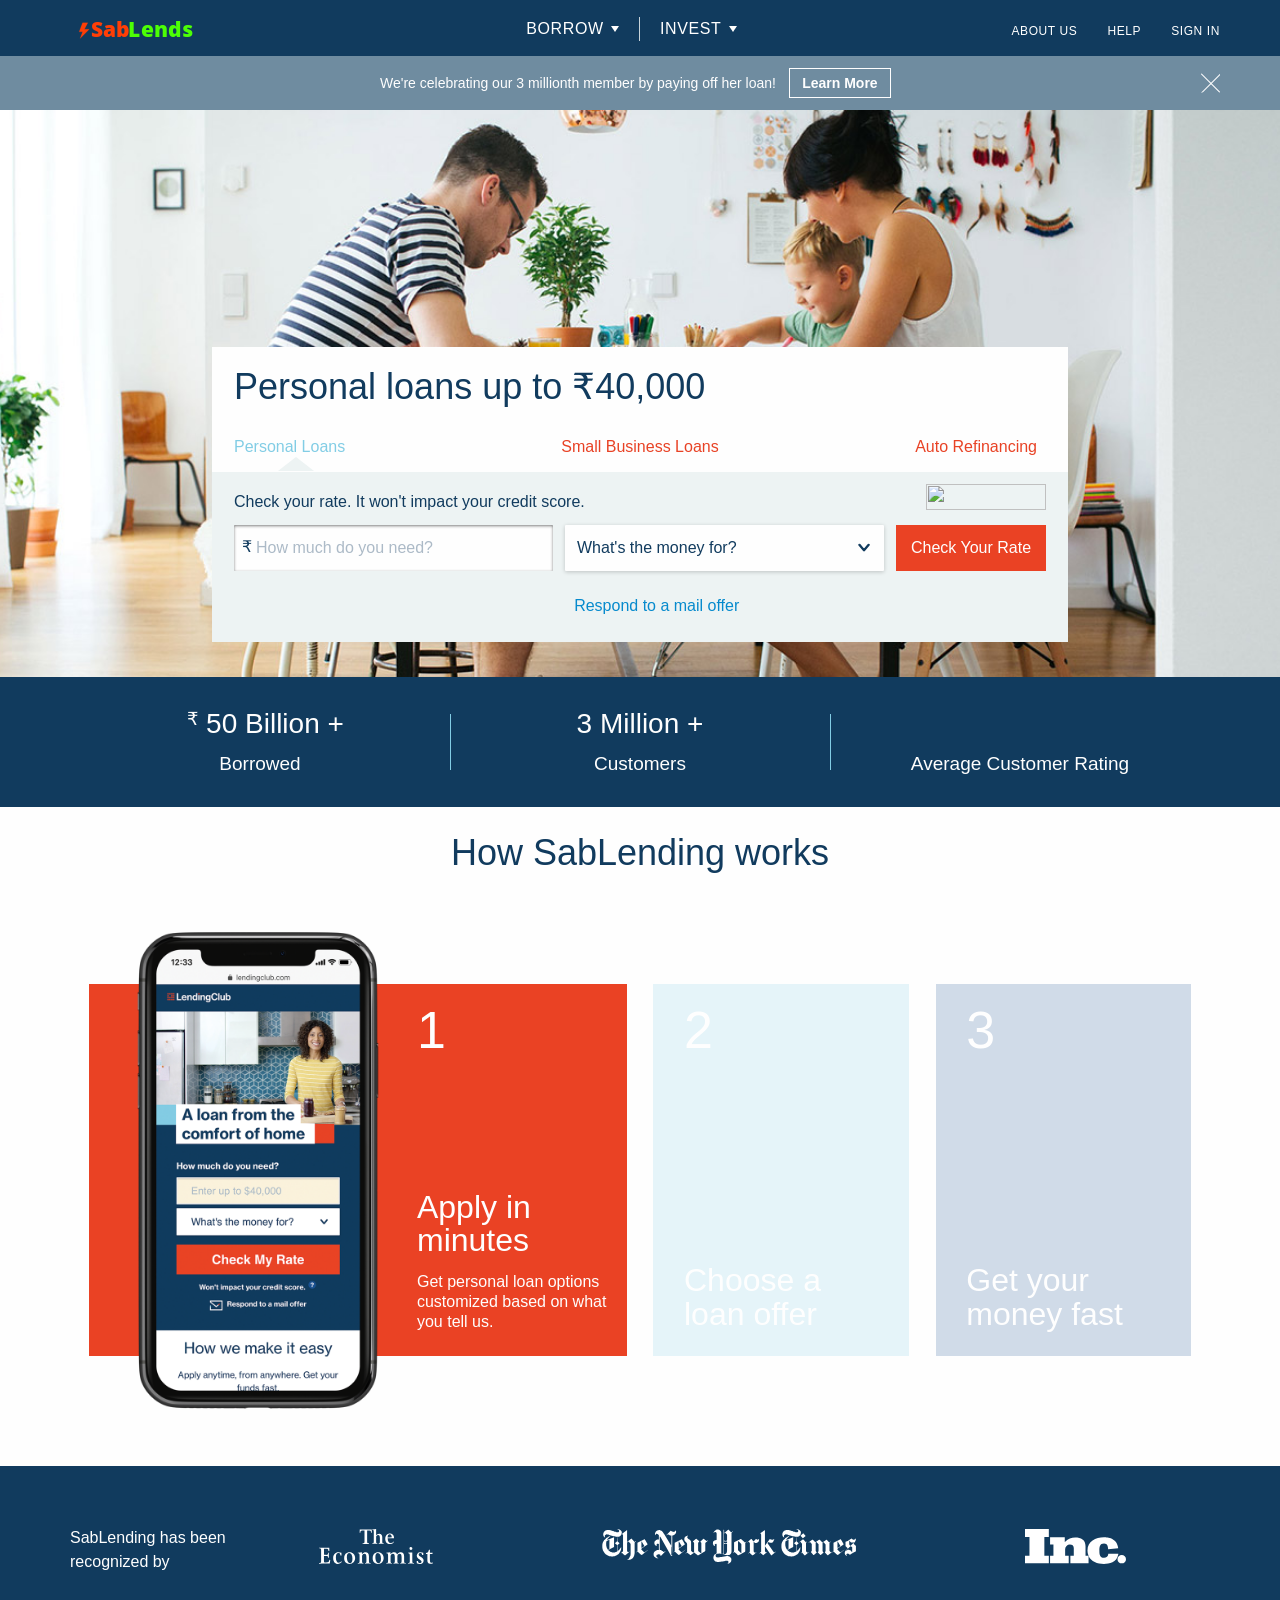
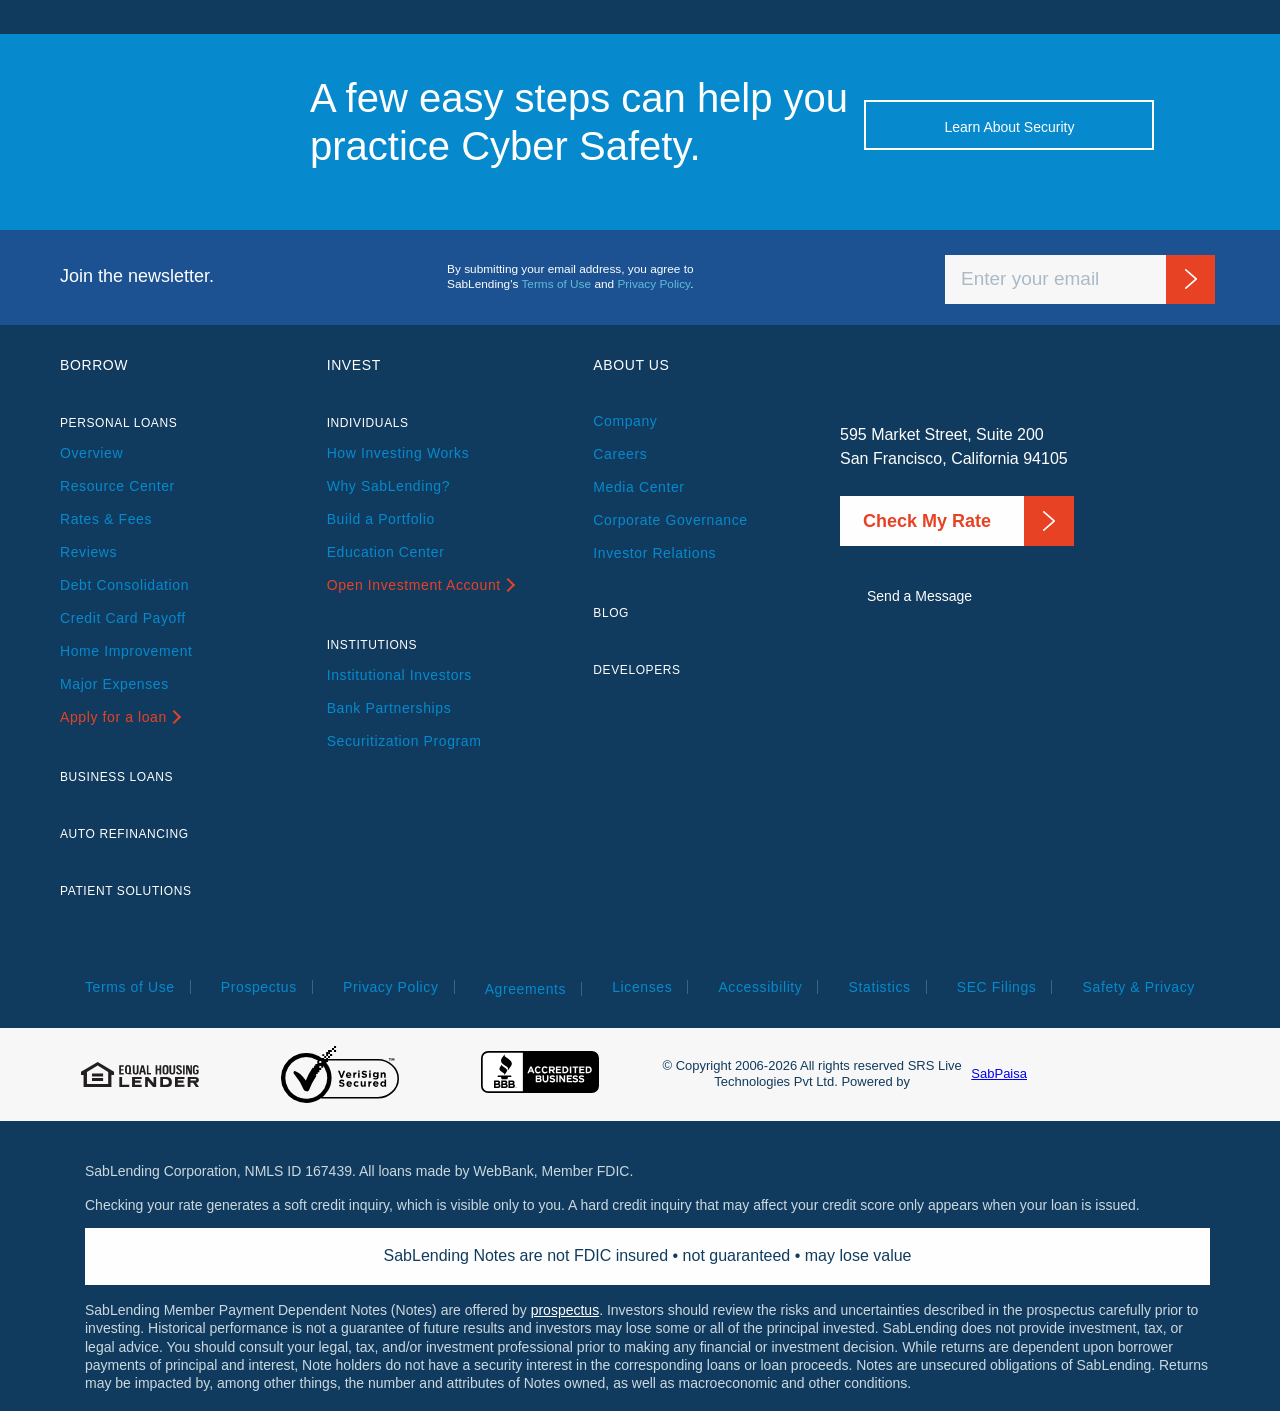
==== index.html @ f3848c28 "file is copied" ====
<!DOCTYPE html>
<!-- saved from url=(0028)# -->
<html lang="en" xml:lang="en" class="fonts-loaded">
   <head>
      <meta http-equiv="Content-Type" content="text/html; charset=UTF-8">
      <title>  Peer to Peer Lending &amp; Alternative Investing
         | Save with SabLending
      </title>
      <script type="text/javascript" async="" src="./js/analytics.js"></script>
	  <script type="text/javascript" async="" src="./css/f.txt"></script>
	  <script async="" src="./js/main.532239b0.js"></script>
	  <script type="text/javascript" async="" charset="utf-8" id="utag_195" src="./js/core.js"></script>
	  <script src="./js/300805814151290" async=""></script>
	  <script src="./js/345377582464668" async=""></script>
	  <script type="text/javascript" async="" charset="utf-8" id="utag_193" src="./js/fbevents.js"></script>
	  <script type="text/javascript" async="" charset="utf-8" id="utag_192" src="./js/js"></script>
	  <script type="text/javascript" src="./js/utag.js" async=""></script>
	  <script type="text/javascript" async="" src="./js/heap_4b0d242fe4.js"></script>
	  <script type="text/javascript" async="" src="./js/tracking_a6a0c56740.js"></script>
	  <script type="text/javascript" async="" src="./js/9987056296.js"></script>
	  <script>
         (function() {
           var projectId = 9987056296;
           var protocol = '//';
           var scriptTag = document.createElement('script');
           scriptTag.type = 'text/javascript';
           scriptTag.async = true;
           scriptTag.src = protocol + 'cdn.optimizely.com/js/' +
           projectId + '.js';
           var s = document.getElementsByTagName('script')[0];
           s.parentNode.insertBefore(scriptTag, s);
         })();
         function optimizelyTimeout() {
           window.optimizely = window.optimizely|| [];
           if (!window.optimizely.data) {
               window.optimizely.push("timeout");
           }
         }
         setTimeout(optimizelyTimeout, 1500);
      </script>
      <link rel="preload" href="#site/static/fonts/Neue-Haas-Grotesk-Text-Regular-Subset.woff2" as="font" type="font/woff2" crossorigin="">
      <link rel="preload" href="#site/static/fonts/Neue-Haas-Grotesk-Text-Bold-Subset.woff2" as="font" type="font/woff2" crossorigin="">
      <link rel="preload" href="https://static.lendingclub.com/www/src/hosted/fonts/neue-haas-grotesk/subsets/neue-haas-grotesk-display-bold.woff2" as="font" type="font/woff2" crossorigin="">
      <link rel="preload" href="https://static.lendingclub.com/www/src/hosted/fonts/neue-haas-grotesk/subsets/neue-haas-grotesk-text-medium.woff2" as="font" type="font/woff2" crossorigin="">
      <meta name="description" content="  Through personal loans, auto refinancing loans, business loans, and medical financing SabLending offers the borrowing and investing solution right for you.
         ">
      <link rel="canonical" href="https://www.lendingclub.com/">
      <meta name="csrf-header" content="csrf">
      <meta name="csrf-token" content="uphv1tTw-i8iHc3vjOL1pEHeGoG11qvMPl9s">
      <meta name="HandheldFriendly" content="True">
      <meta name="MobileOptimized" content="320">
      <meta name="viewport" content="width=device-width, initial-scale=1.0">
      <meta http-equiv="cleartype" content="on">
      <meta http-equiv="X-UA-Compatible" content="IE=edge">
      <link rel="shortcut icon" href="#favicon.ico">
      <meta name="p:domain_verify" content="2830239846b141a1299053d9ce44c1a0">
      <meta property="og:locale" content="en_US">
      <meta property="og:type" content="website">
      <meta property="og:title" content="  Peer to Peer Lending &amp; Alternative Investing
         ">
      <meta property="og:description" content="  Through personal loans, auto refinancing loans, business loans, and medical financing SabLending offers the borrowing and investing solution right for you.
         ">
      <meta property="og:url" content="https://www.lendingclub.com">
      <script>require=(function(){function r(e,n,t){function o(i,f){if(!n[i]){if(!e[i]){var c="function"==typeof require&&require;if(!f&&c)return c(i,!0);if(u)return u(i,!0);var a=new Error("Cannot find module '"+i+"'");throw a.code="MODULE_NOT_FOUND",a}var p=n[i]={exports:{}};e[i][0].call(p.exports,function(r){var n=e[i][1][r];return o(n||r)},p,p.exports,r,e,n,t)}return n[i].exports}for(var u="function"==typeof require&&require,i=0;i<t.length;i++)o(t[i]);return o}return r})()({"dynamic-module-registry":[function(require,module,exports){
         (function (global){
         if (!global.dynamicModuleRegistry) {
           var Registry = function() {
             this._registered = {};
           };
         
           Registry.prototype.set = function(key, value) {
             this._registered[key] = value;
           }
         
           Registry.prototype.get = function(key) {
             return this._registered[key];
           }
         
           global.dynamicModuleRegistry = new Registry();
         }
         
         
         module.exports = global.dynamicModuleRegistry
         }).call(this,typeof global !== "undefined" ? global : typeof self !== "undefined" ? self : typeof window !== "undefined" ? window : {})
         },{}]},{},["dynamic-module-registry"]);
      </script>
      <script src="./index_files/elastic-apm-rum.umd.min.js.download"></script>
      <script>
         const pageName = window.location.pathname;
         
         elasticApm.init({
           serviceName: 'website-content-pages',
           serverUrl: 'https://logprod-default-lc-elastic-apm-server-https-log.lendingcloud.us:8200/',
           pageLoadTransactionName: pageName,
         });
      </script>
      <script>function asyncLoader() {
         !(function(url, a) {
           window.lcTracking = { queue: [] };
           a = document.createElement('script');
           a.type = 'text/javascript';
           a.async = true;
           a.src = url;
           var n = document.getElementsByTagName('script')[0];
           n.parentNode.insertBefore(a, n);
         
           var names = ['startTrackingClient', 'registerContainerForTracking', 'trackCustomEvent', 'loaded'];
           for (var i = 0; i < names.length; i++)
             (function(fnName) {
               lcTracking[fnName] = function proxy() {
                 var args = Array.prototype.slice.call(arguments);
                 args.unshift(fnName);
                 lcTracking.queue.push(args);
               };
             })(names[i]);
           })('https://static.lendingclub.com/www/src/hosted/tracking/tracking_a6a0c56740.js');
         
         lcTracking.startTrackingClient({"lcTrackingUrl":"https://static.lendingclub.com/www/src/hosted/tracking/","lcTrackingFilename":"tracking_a6a0c56740.js","tealiumUrl":"https://tags.tiqcdn.com/utag/lendingclub/main/prod/","tealiumFilename":"utag.js","heapUrl":"https://static.lendingclub.com/www/src/hosted/tracking/","heapFilename":"heap_4b0d242fe4.js","heapAccountId":2981799048,"gaAccountId":"UA-71397710-2","tealiumDataLayer":{"global_client_id":"cd1812e240b4e8b6053040cc4c52939e352e37d7"},"sessionProps":{"EXPERIENCES":"402","EXPERIMENTS":"WEBSITE_Prequal_Consolidation:","ATTRIBUTES":"Logged_In_Flag:false;DM_Flag:false;Product_Name:personal;Is_Mobile:false","CLIENT_ID":"cd1812e240b4e8b6053040cc4c52939e352e37d7"},"userProps":{"EXPERIENCES":"402","EXPERIMENTS":"WEBSITE_Prequal_Consolidation:","ATTRIBUTES":"Logged_In_Flag:false;DM_Flag:false;Product_Name:personal;Is_Mobile:false","CLIENT_ID":"cd1812e240b4e8b6053040cc4c52939e352e37d7"}});
         };asyncLoader();
      </script>
      <link rel="stylesheet" href="./css/general-home-fe5f99e887c7802180f8.css" type="text/css" data-eqcss-read="true">
      <script type="text/javascript" async="" charset="utf-8" id="utag_lendingclub.main_219" src="./js/utag.219.js"></script><script type="text/javascript" async="" charset="utf-8" id="utag_lendingclub.main_220" src="./js/utag.220.js"></script><script type="text/javascript" async="" charset="utf-8" id="utag_lendingclub.main_226" src="./js/utag.226.js"></script><script type="text/javascript" async="" charset="utf-8" id="utag_lendingclub.main_228" src="./js/utag.228.js"></script><script type="text/javascript" async="" charset="utf-8" id="utag_lendingclub.main_230" src="./js/utag.230.js"></script><script src="./js/f(1).txt"></script><script src="./js/f(2).txt"></script><script src="./js/f(3).txt"></script>
      <style id="data-eqcss-2-0" data-eqcss-read="true">.HIWDesktop--eq .HIWDesktop__slider{padding:26.66667px}.HIWDesktop--eq .HIWDesktop__text-container{padding:8.33333px 16.66667px 13.33333px}.HIWDesktop--eq .HIWDesktop__slide-title{left:-8.33333px;width:calc(100% + 8.33333px)}.HIWDesktop--eq .HIWDesktop__slide-body{padding-top:8.33333px}.HIWDesktop--eq .HIWDesktop__slide-body-container{margin-left:8.33333px}.HIWDesktop--eq .HIWDesktop__slide--active .HIWDesktop__slide-title{left:0}.HIWDesktop--eq .HIWDesktop__slide--active .HIWDesktop__slide-number{margin-left:8.33333px}.HIWDesktop--eq{font-size:.46875rem}.HIWDesktop--eq .HIWDesktop__slide-title{font-size:1.25rem}.HIWDesktop--eq .HIWDesktop__slide-number{font-size:2.08333rem}.HIWDesktop--eq{font-size:.75rem}.HIWDesktop--eq .HIWDesktop__slide-title{font-size:1.125rem}.HIWDesktop--eq .HIWDesktop__slide-number{font-size:2.25rem}.HIWDesktop--eq .HIWDesktop__slide-title{max-width:100px}</style>
      <style id="data-eqcss-3-0" data-eqcss-read="true">.HIWDesktop--eq .HIWDesktop__slider{padding:31.11111px}.HIWDesktop--eq .HIWDesktop__text-container{padding:9.72222px 19.44444px 15.55556px}.HIWDesktop--eq .HIWDesktop__slide-title{left:-9.72222px;width:calc(100% + 9.72222px)}.HIWDesktop--eq .HIWDesktop__slide-body{padding-top:9.72222px}.HIWDesktop--eq .HIWDesktop__slide-body-container{margin-left:9.72222px}.HIWDesktop--eq .HIWDesktop__slide--active .HIWDesktop__slide-title{left:0}.HIWDesktop--eq .HIWDesktop__slide--active .HIWDesktop__slide-number{margin-left:9.72222px}.HIWDesktop--eq{font-size:.54688rem}.HIWDesktop--eq .HIWDesktop__slide-title{font-size:1.45833rem}.HIWDesktop--eq .HIWDesktop__slide-number{font-size:2.43056rem}.HIWDesktop--eq{font-size:.75rem}.HIWDesktop--eq .HIWDesktop__slide-title{font-size:1.125rem}.HIWDesktop--eq .HIWDesktop__slide-number{font-size:2.25rem}.HIWDesktop--eq .HIWDesktop__slide-title{max-width:100px}</style>
      <style id="data-eqcss-4-0" data-eqcss-read="true">.HIWDesktop--eq .HIWDesktop__slider{padding:40px}.HIWDesktop--eq .HIWDesktop__text-container{padding:12.5px 25px 20px}.HIWDesktop--eq .HIWDesktop__slide-title{left:-12.5px;width:calc(100% + 12.5px)}.HIWDesktop--eq .HIWDesktop__slide-body{padding-top:12.5px}.HIWDesktop--eq .HIWDesktop__slide-body-container{margin-left:12.5px}.HIWDesktop--eq .HIWDesktop__slide--active .HIWDesktop__slide-title{left:0}.HIWDesktop--eq .HIWDesktop__slide--active .HIWDesktop__slide-number{margin-left:12.5px}.HIWDesktop--eq{font-size:.70312rem}.HIWDesktop--eq .HIWDesktop__slide-title{font-size:1.875rem}.HIWDesktop--eq .HIWDesktop__slide-number{font-size:3.125rem}.HIWDesktop--eq{font-size:.8125rem}.HIWDesktop--eq .HIWDesktop__slide-title{font-size:1.25rem}.HIWDesktop--eq .HIWDesktop__slide-number{font-size:2.5rem}.HIWDesktop--eq .HIWDesktop__slide-title{max-width:130px}</style>
      <style id="data-eqcss-5-0" data-eqcss-read="true">.HIWDesktop--eq .HIWDesktop__slider{padding:45.51111px}.HIWDesktop--eq .HIWDesktop__text-container{padding:14.22222px 28.44444px 22.75556px}.HIWDesktop--eq .HIWDesktop__slide-title{left:-14.22222px;width:calc(100% + 14.22222px)}.HIWDesktop--eq .HIWDesktop__slide-body{padding-top:14.22222px}.HIWDesktop--eq .HIWDesktop__slide-body-container{margin-left:14.22222px}.HIWDesktop--eq .HIWDesktop__slide--active .HIWDesktop__slide-title{left:0}.HIWDesktop--eq .HIWDesktop__slide--active .HIWDesktop__slide-number{margin-left:14.22222px}.HIWDesktop--eq{font-size:.8rem}.HIWDesktop--eq .HIWDesktop__slide-title{font-size:2.13333rem}.HIWDesktop--eq .HIWDesktop__slide-number{font-size:3.55556rem}.HIWDesktop--eq{font-size:.875rem}.HIWDesktop--eq .HIWDesktop__slide-title{font-size:1.5rem}.HIWDesktop--eq .HIWDesktop__slide-number{font-size:2.75rem}.HIWDesktop--eq .HIWDesktop__slide-title{max-width:150px}</style>
      <style id="data-eqcss-6-0" data-eqcss-read="true">.HIWDesktop--eq .HIWDesktop__slider{padding:48.88889px}.HIWDesktop--eq .HIWDesktop__text-container{padding:15.27778px 30.55556px 24.44444px}.HIWDesktop--eq .HIWDesktop__slide-title{left:-15.27778px;width:calc(100% + 15.27778px)}.HIWDesktop--eq .HIWDesktop__slide-body{padding-top:15.27778px}.HIWDesktop--eq .HIWDesktop__slide-body-container{margin-left:15.27778px}.HIWDesktop--eq .HIWDesktop__slide--active .HIWDesktop__slide-title{left:0}.HIWDesktop--eq .HIWDesktop__slide--active .HIWDesktop__slide-number{margin-left:15.27778px}.HIWDesktop--eq{font-size:.85938rem}.HIWDesktop--eq .HIWDesktop__slide-title{font-size:2.29167rem}.HIWDesktop--eq .HIWDesktop__slide-number{font-size:3.81944rem}.HIWDesktop--eq{font-size:1rem}.HIWDesktop--eq .HIWDesktop__slide-title{font-size:2rem}.HIWDesktop--eq .HIWDesktop__slide-number{font-size:3.25rem}.HIWDesktop--eq .HIWDesktop__slide-title{max-width:180px}</style>
      <link rel="stylesheet" href="./index_files/v1.css">
   </head>
   <body>
      <header data-site-header="" class="nav" data-menu-current-level-1="home" data-menu-current-level-2="">
         <div class="nav__background" itemscope="" itemtype="#">
            <div class="nav__container clearfix">
               <div class="nav-logo ">
                  <a href="index.html"><img class="nav-logo__img" src="./images/method-draw-image.svg" alt="lendingclub logo"></a>
               </div>
               <nav class="nav-tabs" role="navigation">
                  <ul class="nav-tabs__items list-horizontal" role="menubar">
                     <li data-menu-tab="borrow" class="list-horizontal__item nav-tabs__item " role="menuitem">     
                        <a class="nav-tabs__title bold" href="#loans/personal-loans">Borrow</a>
                        <span class="nav-tabs__arrow"></span>
                     </li>
                     <li data-menu-tab="invest" class="list-horizontal__item nav-tabs__item " role="menuitem">
                        <a class="nav-tabs__title bold" href="#investing/alternative-assets/how-it-works">Invest</a>
                        <span class="nav-tabs__arrow"></span>
                     </li>
                  </ul>
               </nav>
               <div data-menu-panel="mobile" class="nav__content nav__content--mobile nav__content--scrollable">
                  <div class="nav-mobile">
                     <div class="accordion" data-menu-accordion="">
                        <div class="nav-mobile__section" data-accordion-section="" data-nav-level-1="borrow">
                           <div class="nav-mobile__accordion-title bold" data-accordion-title="">BORROW</div>
                           <div class="nav-mobile__accordion-contents" data-accordion-contents="">
                              <nav class="nav-mobile__secondary-area" role="navigation">
                                 <ul class="nav-mobile__list">
                                    <li>
                                       <div class="nav-mobile__secondary-link nav-mobile__secondary-link--chevron" data-tertiary-open-link="" data-tertiary-menu-target="borrow-personal" data-nav-level-2="personal">Personal Loans</div>
                                       <div class="nav-mobile__tertiary-panel" data-tertiary-menu="borrow-personal">
                                          <div class="nav-mobile__tertiary-breadcrumb" data-tertiary-close-link="">Main Menu</div>
                                          <ul class="nav-mobile__list" role="navigation">
                                             <li role="menuitem" itemprop="name">
                                                <a class="nav-mobile__tertiary-link-area" href="#loans/personal-loans" itemprop="url">
                                                <span class="nav-mobile__tertiary-title bold">
                                                Personal Loans
                                                </span>
                                                <span class="nav-mobile__tertiary-desc">
                                                Borrow up to $40,000 and get a low, fixed rate.
                                                </span>
                                                </a>
                                             </li>
                                             <li role="menuitem" itemprop="name">
                                                <a class="nav-mobile__tertiary-link" href="#loans/personal-loans" itemprop="url">Overview</a>
                                             </li>
                                             <li role="menuitem" itemprop="name">
                                                <a class="nav-mobile__tertiary-link" href="#loans/financial-education" itemprop="url">Resource Center</a>
                                             </li>
                                             <li role="menuitem" itemprop="name">
                                                <a class="nav-mobile__tertiary-link" href="#loans/personal-loans/rates-fees" itemprop="url">Rates &amp; Fees</a>
                                             </li>
                                             <li role="menuitem" itemprop="name">
                                                <a class="nav-mobile__tertiary-link" href="#company/lendingclub-reviews" itemprop="url">Reviews</a>
                                             </li>
                                          </ul>
                                       </div>
                                    </li>
                                    <li role="menuitem" itemprop="name">
                                       <a class="nav-mobile__secondary-link" href="#business/?c=1297&amp;utm_source=LC&amp;utm_medium=link&amp;utm_campaign=pl_top_nav&amp;u=1" itemprop="url">Business Loans</a>
                                    </li>
                                    <li role="menuitem" itemprop="name">
                                       <a class="nav-mobile__secondary-link" href="#apply/site/auto-refinancing?top_nav=current" itemprop="url">Auto Refinancing</a>
                                    </li>
                                    <li role="menuitem" itemprop="name">
                                       <a class="nav-mobile__secondary-link" href="#patientsolutions/" itemprop="url">Patient Solutions</a>
                                    </li>
                                 </ul>
                              </nav>
                           </div>
                        </div>
                        <div class="nav-mobile__section" data-accordion-section="" data-nav-level-1="invest">
                           <div class="nav-mobile__accordion-title bold" data-accordion-title="">INVEST</div>
                           <div class="nav-mobile__accordion-contents" data-accordion-contents="">
                              <nav class="nav-mobile__secondary-area" role="navigation">
                                 <ul class="nav-mobile__list">
                                    <li>
                                       <div class="nav-mobile__secondary-link nav-mobile__secondary-link--chevron" data-tertiary-open-link="" data-tertiary-menu-target="invest-individuals" data-nav-level-2="individual">Individuals</div>
                                       <div class="nav-mobile__tertiary-panel" data-tertiary-menu="invest-individuals">
                                          <div class="nav-mobile__tertiary-breadcrumb" data-tertiary-close-link="">Main Menu</div>
                                          <ul class="nav-mobile__list" role="navigation">
                                             <li role="menuitem" itemprop="name">
                                                <a class="nav-mobile__tertiary-link-area" href="#investing/alternative-assets/how-it-works" itemprop="url">
                                                <span class="nav-mobile__tertiary-title bold">Individuals</span>
                                                <span class="nav-mobile__tertiary-desc">Get started with an investment or retirement account.</span>
                                                </a>
                                             </li>
                                             <li role="menuitem" itemprop="name">
                                                <a class="nav-mobile__tertiary-link" href="#investing/alternative-assets/how-it-works" itemprop="url">How Investing Works</a>
                                             </li>
                                             <li role="menuitem" itemprop="name">
                                                <a class="nav-mobile__tertiary-link" href="#investing/alternative-assets/why-lending-club" itemprop="url">Why SabLending?</a>
                                             </li>
                                             <li role="menuitem" itemprop="name">
                                                <a class="nav-mobile__tertiary-link" href="#investing/alternative-assets/diversified-portfolio" itemprop="url">Build a Portfolio</a>
                                             </li>
                                             <li role="menuitem" itemprop="name">
                                                <a class="nav-mobile__tertiary-link" href="#investing/investor-education" itemprop="url">Education Center</a>
                                             </li>
                                             <li role="menuitem" itemprop="name">
                                                <a class="nav-mobile__tertiary-link" href="#investing/investment-performance" itemprop="url">Performance</a>
                                             </li>
                                          </ul>
                                       </div>
                                    </li>
                                    <li>
                                       <div class="nav-mobile__secondary-link nav-mobile__secondary-link--chevron" data-tertiary-open-link="" data-tertiary-menu-target="invest-institutions" data-nav-level-2="institution">Institutions</div>
                                       <div class="nav-mobile__tertiary-panel" data-tertiary-menu="invest-institutions">
                                          <div class="nav-mobile__tertiary-breadcrumb" data-tertiary-close-link="">Main Menu</div>
                                          <ul class="nav-mobile__list" role="navigation">
                                             <li role="menuitem" itemprop="name">
                                                <a class="nav-mobile__tertiary-link-area" href="#investing/institutional/overview" itemprop="url">
                                                <span class="nav-mobile__tertiary-title bold">Institutions</span>
                                                <span class="nav-mobile__tertiary-desc">See the options for banks, institutions, and financial advisors.</span>
                                                </a>
                                             </li>
                                             <li role="menuitem" itemprop="name">
                                                <a class="nav-mobile__tertiary-link" href="#investing/institutional/team" itemprop="url">Institutions</a>
                                             </li>
                                             <li role="menuitem" itemprop="name">
                                                <a class="nav-mobile__tertiary-link" href="#investing/institutional/banks" itemprop="url">Banks</a>
                                             </li>
                                             <li role="menuitem" itemprop="name">
                                                <a class="nav-mobile__tertiary-link" href="#investing/institutional/securitization" itemprop="url">Securitization Program</a>
                                             </li>
                                          </ul>
                                       </div>
                                    </li>
                                 </ul>
                              </nav>
                           </div>
                        </div>
                     </div>
                     <nav class="nav-mobile__tools" role="navigation">
                        <ul role="menubar" class="nav-mobile__list">
                           <li role="menuitem" itemprop="name">
                              <a class="nav-mobile__tools-link bold" href="#auth/login" itemprop="url">Sign In</a>
                           </li>
                           <li role="menuitem">
                              <div class="nav-mobile__tools-link nav-mobile__tools-link--chevron bold" data-tertiary-open-link="" data-tertiary-menu-target="about-us" data-nav-level-2="about-us">About Us</div>
                              <div class="nav-mobile__tertiary-panel" data-tertiary-menu="about-us">
                                 <div class="nav-mobile__tertiary-breadcrumb" data-tertiary-close-link="">Main Menu</div>
                                 <ul class="nav-mobile__list" role="navigation">
                                    <li role="menuitem" itemprop="name">
                                       <a class="nav-mobile__tertiary-link-area" href="#company/about-us" itemprop="url">
                                       <span class="nav-mobile__tertiary-title bold">About Us</span>
                                       </a>
                                    </li>
                                    <li role="menuitem" itemprop="name">
                                       <a class="nav-mobile__tertiary-link" href="#company/about-us" itemprop="url">Company</a>
                                    </li>
                                    <li role="menuitem" itemprop="name">
                                       <a class="nav-mobile__tertiary-link" href="#company/careers" itemprop="url">Careers</a>
                                    </li>
                                    <li role="menuitem" itemprop="name">
                                       <a class="nav-mobile__tertiary-link" href="#company/leadership" itemprop="url">Leadership</a>
                                    </li>
                                    <li role="menuitem" itemprop="name">
                                       <a class="nav-mobile__tertiary-link" href="#company/contact-us" itemprop="url">Contact Us</a>
                                    </li>
                                 </ul>
                              </div>
                           </li>
                           <li role="menuitem" itemprop="name">
                              <a class="nav-mobile__tools-link bold" href="https://help.lendingclub.com/" itemprop="url">Help</a>
                           </li>
                        </ul>
                     </nav>
                  </div>
               </div>
               <div class="nav__mobile-actions">
                  <span class="nav__mobile-action-text nav__mobile-action-text--open bold">MENU</span>
                  <img class="nav__mobile-action-icon nav__mobile-action-icon--open" src="./index_files/nav-open-7a7a5fd368c3fb306d52d64a34451504.svg">
                  <span class="nav__mobile-action-text nav__mobile-action-text--close bold">CLOSE</span>
                  <img class="nav__mobile-action-icon nav__mobile-action-icon--close" src="./index_files/nav-close-5b547607ef9756b4fbc23341372805c8.svg">
               </div>
               <div data-menu-panel="borrow" class="nav__content nav__content--borrow">
                  <div class="nav-panel">
                     <nav role="navigation">
                        <div class="grid grid--bleed" role="menubar">
                           <div class="grid__col-md3-3 nav-panel__col ">
                              <ul class="nav-panel__list">
                                 <li class="nav-panel__section">
                                    <a class="nav-panel__link" href="#loans/personal-loans" itemprop="url">
                                    <span class="nav-panel__title bold" itemprop="name">Personal Loans</span>
                                    <span class="nav-panel__desc">Borrow up to $40,000 and get a low, fixed rate.</span>
                                    </a>
                                 </li>
                              </ul>
                           </div>
                           <div class="grid__col-md3-3 nav-panel__col">
                              <ul class="nav-panel__list">
                                 <li class="nav-panel__section" role="menuitem">
                                    <a class="nav-panel__link" href="#business/?c=1297&amp;utm_source=LC&amp;utm_medium=link&amp;utm_campaign=pl_top_nav&amp;u=1" itemprop="url">
                                    <span class="nav-panel__title bold" itemprop="name">Business Loans</span>
                                    <span class="nav-panel__desc">Get $5,000–$500,000 for your business at a low, fixed rate.</span>
                                    </a>
                                 </li>
                              </ul>
                           </div>
                           <div class="grid__col-md3-3 nav-panel__col ">
                              <ul class="nav-panel__list">
                                 <li class="nav-panel__section" role="menuitem">
                                    <a class="nav-panel__link" href="#apply/site/auto-refinancing?top_nav=current" itemprop="url">
                                    <span class="nav-panel__title bold" itemprop="name">Auto Refinancing</span>
                                    <span class="nav-panel__desc">Save money on your existing auto loan.</span>
                                    </a>
                                 </li>
                              </ul>
                           </div>
                           <div class="grid__col-md3-3 nav-panel__col">
                              <ul class="nav-panel__list">
                                 <li class="nav-panel__section" role="menuitem">
                                    <a class="nav-panel__link" href="#patientsolutions/" itemprop="url">
                                    <span class="nav-panel__title bold" itemprop="name">Patient Solutions</span>
                                    <span class="nav-panel__desc">Work with your doctor or dentist to finance your care.</span>
                                    </a>
                                 </li>
                              </ul>
                           </div>
                        </div>
                     </nav>
                  </div>
               </div>
               <div data-menu-panel="invest" class="nav__content nav__content--invest">
                  <div class="nav-panel">
                     <nav role="navigation">
                        <div class="grid grid--bleed" role="menubar">
                           <div class="grid__col-md3-6 nav-panel__col ">
                              <ul class="nav-panel__list">
                                 <li class="nav-panel__section" role="menuitem">
                                    <a class="nav-panel__link" href="#investing/alternative-assets/how-it-works" itemprop="url">
                                    <span class="nav-panel__title bold" itemprop="name">Individuals</span>
                                    <span class="nav-panel__desc">Get started with an investment or retirement account.</span>
                                    </a>
                                 </li>
                              </ul>
                           </div>
                           <div class="grid__col-md3-6 nav-panel__col">
                              <ul class="nav-panel__list">
                                 <li class="nav-panel__section" role="menuitem">
                                    <a class="nav-panel__link" href="#investing/institutional/overview" itemprop="url">
                                    <span class="nav-panel__title bold" itemprop="name">Institutions</span>
                                    <span class="nav-panel__desc">See the options for banks, institutions, and financial advisors.</span>
                                    </a>
                                 </li>
                              </ul>
                           </div>
                        </div>
                     </nav>
                  </div>
               </div>
               <div class="hidden visible-md3">
                  <div class="nav-tools clearfix">
                     <ul class="list-horizontal">
                        <li class="list-horizontal__item">
                           <a class="nav-tools__link bold " href="#company/about-us">About Us</a>
                        </li>
                        <li class="list-horizontal__item">
                           <a class="nav-tools__link nav-tools__link--help bold" href="#" target="_blank">Help</a>
                        </li>
                        <li class="list-horizontal__item  nav-tools__signin">
                           <a class="nav-tools__link nav-tools__link--last bold" href="#auth/login">Sign In</a>
                        </li>
                     </ul>
                  </div>
               </div>
            </div>
         </div>
      </header>
      <div class="nav__shadow"></div>
      <div class="product-content ">
         <script>require("dynamic-module-registry").set("optmzlyContext",JSON.parse("\x20\x20\x20\x20\x7B\x22cid\x22\x3A\x2261f18717\x2Dbbae\x2D491b\x2D89de\x2D594bf2e8d359\x22,\x22attributes\x22\x3A\x7B\x22Logged_In_Flag\x22\x3A\x22false\x22,\x22DM_Flag\x22\x3A\x22false\x22,\x22Product_Name\x22\x3A\x22personal\x22,\x22Is_Mobile\x22\x3A\x22false\x22\x7D\x7D\x0A"));</script>
         <div class="government-shutdown-banner 3-millionth-banner-content">
            <div class="government-shutdown-banner__shadow">
               <div class="government-shutdown-banner__content">
                  We're celebrating our 3 millionth member by paying off her loan!
                  <a href="#">Learn More</a>
               </div>
            </div>
            <div class="government-shutdown-banner--fixed">
               <div class="government-shutdown-banner__content">
                  <div class="government-shutdown-banner__text">
                     We're celebrating our 3 millionth member by paying off her loan!
                     <a href="#">Learn More</a>
                  </div>
                  <div class="government-shutdown-banner__close"></div>
               </div>
            </div>
         </div>
         <style data-eqcss-read="true">
		 
            @media screen and (min-width: 768px) {
            .hero-standard__background {
            background-image: url(./images/hero-prequal-product-test.jpg?v=4ee32451-78d5-4bd0-b6c1-79023509371b);
            }
            }
         </style>
         <div class="hero-standard dark-island">
            <div class="hero-standard__background">
               <div class="hero-standard__content">
                  <div class="hero-standard__prequal">
                     <div class="prequal-horizontal">
                        <form method="get" autocomplete="off" data-prequal-horizontal-form="" action="#apply/personal/identity">
                           <div class="prequal-horizontal__header bold">
                              Personal loans up to ₹40,000
                           </div>
                           <div class="prequal-horizontal__content">
                              <div class="prequal-horizontal__product-links">
                                 <div class="prequal-horizontal__product-link hidden visible-md2">
                                    <span class="product-arrow-link--active bold">Personal Loans</span>
                                 </div>
                                 <div class="prequal-horizontal__product-link prequal-horizontal__product-link-spaced hidden-md2">
                                    <a href="#apply/myinstantoffer" class="blue-link bold">
                                    <span class="prequal-horizontal__image prequal-horizontal__image--mail"></span>
                                    Respond to a mail offer
                                    </a>
                                 </div>
                                 <div class="prequal-horizontal__product-link">
                                    <a href="#business/?c=1295&amp;utm_source=LC&amp;utm_medium=link&amp;utm_campaign=lc_home_product_prequal_sb_v1&amp;u=8" class="red-link product-arrow-link">Small Business Loans</a>
                                 </div>
                                 <div class="prequal-horizontal__product-link">
                                    <a href="#apply/site/auto-refinancing?utm_source_medium=link&amp;utm_campaign=lc_home_product_prequal_auto_v1" class="red-link product-arrow-link">Auto Refinancing</a>
                                 </div>
                              </div>
                              <div class="prequal-horizontal__fields-container">
                                 <div class="prequal-horizontal__note">
                                    <img class="prequal-horizontal__privacy hidden visible-md2" src="./index_files/privacy-856bb8378b5dd0610f239dd489c293e8.png">
                                    <span class="bold">Check your rate. It won't impact your credit score.</span>
                                 </div>
                                 <div class="prequal-horizontal__fields prequal-horizontal__fields-twofields">
                                    <div class="prequal-horizontal__field-container">
                                       <span class="prequal-horizontal__dollar-sign">₹</span>
                                       <input type="tel" name="loanAmount" class="prequal-horizontal__field" placeholder="How much do you need?" data-error-target="loanAmountError" data-autofocus="true">
                                       <div class="prequal-horizontal__error-text" data-error-id="loanAmountError"></div>
                                    </div>
                                    <div class="prequal-horizontal__field-container">
                                       <select name="loanPurpose" class="prequal-horizontal__dropdown" data-error-target="loanPurposeError">
                                          <option value="">What's the money for?</option>
                                          <option value="credit_card">Refinance my credit cards</option>
                                          <option value="debt_consolidation">Consolidate my debt</option>
                                          <option value="home_improvement">Improve my home</option>
                                          <option value="car">Refinance my car</option>
                                          <option value="house">Purchase a home</option>
                                          <option value="major_purchase">Buy something special</option>
                                          <option value="renewable_energy">Fund a green loan</option>
                                          <option value="small_business">Finance my business</option>
                                          <option value="vacation">Pay for a vacation</option>
                                          <option value="moving">Pay to move or relocate</option>
                                          <option value="medical">Cover medical expenses</option>
                                          <option value="other">It's not listed here</option>
                                       </select>
                                       <div class="prequal-horizontal__error-text" data-error-id="loanPurposeError"></div>
                                    </div>
                                    <input type="hidden" name="creditScore" value="EXCELLENT">
                                    <button type="submit" class="prequal-horizontal__button disabled">
                                    <span class="prequal-horizontal__text-cta">Check Your Rate</span>
                                    </button>
                                 </div>
                                 <div class="text-center hidden visible-md2 prequal-horizontal__product-mail">
                                    <a href="#apply/myinstantoffer" class="blue-link bold">
                                    <span class="prequal-horizontal__image prequal-horizontal__image--mail"></span>
                                    Respond to a mail offer
                                    </a>
                                 </div>
                              </div>
                           </div>
                        </form>
                        <form style="display:none;" class="hidden"></form>
                     </div>
                  </div>
               </div>
            </div>
            <div data-show-nav-cta-scroll-point="" data-track-scroll=""></div>
         </div>
         <section data-stats-band="" class="stats-band ">
            <div class="page-content section-padding section-padding--inverse ">
               <div class="grid grid--justify-center">
                  <div class="stats-band__item stats-band__fallback grid__col-md1-4">
                     <div class="stats-band__value text--xl bold prepend-dollar-sign">
                        50 Billion +
                     </div>
                     <div class="stats-band__label text--med">
                        Borrowed
                     </div>
                  </div>
                  <div class="stats-band__item stats-band__fallback grid__col-md1-4">
                     <div class="stats-band__value text--xl bold ">
                        3 Million +
                     </div>
                     <div class="stats-band__label text--med">
                        Customers
                     </div>
                  </div>
                  <div class="stats-band__item stats-band__fallback grid__col-md1-4">
                     <a class="stats-band__stats-page-link" href="#company/lendingclub-reviews">
                        <div class="stats-band__value text--xl bold ">
                           <script type="application/ld+json">
                              {"@context":"http://schema.org","@type":"Organization","name":"SabLending","url":"https://www.lendingclub.com","sameAs":["#loans/personal-loans","#company/lendingclub-reviews","https://twitter.com/lendingclub","https://www.facebook.com/LendingClubTeam/"],"aggregateRating":{"@type":"AggregateRating","ratingValue":"4.82","bestRating":"5","worstRating":"0","ratingCount":"53903","reviewCount":"53903"}}
                           </script>
                           <div data-star-rating="4.82" class="star-rater" title="4.82 stars">
                              <div class="star-rater__star--full"></div>
                              <div class="star-rater__star--full"></div>
                              <div class="star-rater__star--full"></div>
                              <div class="star-rater__star--full"></div>
                              <div class="star-rater__star--3quarter"></div>
                           </div>
                        </div>
                        <div class="stats-band__label text--med">
                           Average Customer Rating
                        </div>
                     </a>
                  </div>
               </div>
            </div>
         </section>
         <div class="hiw-modules">
            <div id="rc-App" data-eqcss-2-0-parent="" data-eqcss-3-0-parent="" data-eqcss-4-0-parent="" data-eqcss-5-0-parent="" data-eqcss-6-0-parent="">
               <div class="HIWDesktop HIWDesktop--eq" data-eqcss-2-0="" data-eqcss-3-0="" data-eqcss-4-0="" data-eqcss-5-0="" data-eqcss-6-0="">
                  <h1 class="HIWDesktop__title">How SabLending works</h1>
                  <div class="HIWDesktop__slider" style="margin-top: 5.10785%; margin-bottom: 5.10785%;">
                     <div class="HIWDesktop__slider-container" style="padding-top: 33.7027%;">
                        <div class="HIWDesktop__slider-wrapper">
                           <div class="HIWDesktop__slide HIWDesktop__slide--active" style="width: 51.2195%; padding-right: 2.43902%;">
                              <div class="HIWDesktop__slide-background"></div>
                              <div class="HIWDesktop__text-container" style="left: 25.6098%; width: 23.1707%;">
                                 <div class="HIWDesktop__text-wrapper">
                                    <div class="HIWDesktop__slide-number">1</div>
                                    <div class="HIWDesktop__slide-body-container">
                                       <div class="HIWDesktop__slide-title">Apply in minutes</div>
                                       <div class="HIWDesktop__slide-body">Get personal loan options customized based on what you tell us.</div>
                                    </div>
                                 </div>
                              </div>
                           </div>
                           <div class="HIWDesktop__slide " style="width: 25.6098%; padding-right: 2.43902%;">
                              <div class="HIWDesktop__slide-background"></div>
                              <div class="HIWDesktop__text-container" style="left: 51.2195%; width: 23.1707%;">
                                 <div class="HIWDesktop__text-wrapper">
                                    <div class="HIWDesktop__slide-number">2</div>
                                    <div class="HIWDesktop__slide-body-container">
                                       <div class="HIWDesktop__slide-title">Choose a loan offer</div>
                                       <div class="HIWDesktop__slide-body">Select the rate, term, and payment options you like best.</div>
                                    </div>
                                 </div>
                              </div>
                           </div>
                           <div class="HIWDesktop__slide " style="width: 23.1707%; padding-right: 0px;">
                              <div class="HIWDesktop__slide-background"></div>
                              <div class="HIWDesktop__text-container" style="left: 76.8293%; width: 23.1707%;">
                                 <div class="HIWDesktop__text-wrapper">
                                    <div class="HIWDesktop__slide-number">3</div>
                                    <div class="HIWDesktop__slide-body-container">
                                       <div class="HIWDesktop__slide-title">Get your money fast</div>
                                       <div class="HIWDesktop__slide-body">Send cash directly to your bank account, or pay your creditors through SabLending for a lower APR, if approved.</div>
                                    </div>
                                 </div>
                              </div>
                           </div>
                           <div class="HIWDesktop__phone" style="left: 4.19207%; width: 22.1791%; padding-top: 43.9184%;"><img class="HIWDesktop__phone-image HIWDesktop__phone-image--active ls-is-cached lazyloaded" data-src="./images/phone-1-210619.png?v=5e0e10a2-4787-47df-8e7b-a749d0903b1d" src="./images/phone-1-210619.png"><img class="HIWDesktop__phone-image  ls-is-cached lazyloaded" data-src="./images/phone-2-210619.png?v=3629584e-257a-4deb-98cb-34494a082f0a" src="./images/phone-2-210619.png"><img class="HIWDesktop__phone-image  lazyloaded" data-src="./images/phone-3-210619.png?v=ddb15018-add6-4072-b262-7863accbd891" src="./images/phone-3-210619.png"></div>
                        </div>
                     </div>
                  </div>
               </div>
            </div>
         </div>
         <section class="financial-health-banner section-padding section-padding--small" data-optly-b5864c9e-1c8f-4fe7-8d17-a2bf46cb46d1="" style="display: none;">
            <div class="financial-health-banner__container" data-optly-af3ecb78-5e63-4e39-9223-f96261881a6f="" style="display: none;">
               <div class="financial-health-banner__icon">
                  <img src="./index_files/fin-health-pie-chart.svg" alt="">
               </div>
               <div class="financial-health-banner__label">
                  <h2 class="financial-health-banner__text text--title bold">
                     Does your financial health affect your quality of life?
                  </h2>
               </div>
               <a href="#research/financial-health" class="financial-health-banner__button secondary-button">
               Explore Our Research Findings
               </a>
            </div>
         </section>
         <section class="media-proof-bar section-padding section-padding--small">
            <div class="page-content">
               <div class="media-proof-bar__container">
                  <div class="media-proof-bar__label">
                     <span class="media-proof-bar__text text-static--med bold">
                     SabLending has been recognized by
                     </span>
                  </div>
                  <div class="media-proof-bar__icon">
                     <img src="./images/logo_economist_white.svg">
                  </div>
                  <div class="media-proof-bar__icon">
                     <img src="./images/logo_nyt_white.svg">
                  </div>
                  <div class="media-proof-bar__icon">
                     <img src="./images/logo_inc_white.svg">
                  </div>
               </div>
            </div>
         </section>
         <section class="cyber-safety-banner section-padding section-padding--small">
            <div class="page-content">
               <div class="cyber-safety-banner__container">
                  <div class="cyber-safety-banner__icon">
                     <img src="./index_files/cybersafety-icon-9ebd3b66fc2bc617446cdcb64de2d86a.png" alt="">
                  </div>
                  <div class="cyber-safety-banner__label">
                     <h2 class="cyber-safety-banner__text text--title bold">
                        A few easy steps can help you practice Cyber Safety.
                     </h2>
                  </div>
                  <a href="#loans/safety-and-privacy" class="cyber-safety-banner__button secondary-button secondary-button--clear">
                  Learn About Security
                  </a>
               </div>
            </div>
         </section>
         <section class="email-capture-banner">
            <div class="email-capture-banner__column">
               <div class="email-capture-banner__column__container">
                  <div class="email-capture-banner__header email-capture-banner__item">
                     <div>
                        <div class="bold email-capture-banner__title">Join the newsletter.</div>
                     </div>
                     <div class="email-capture-banner__close hidden"></div>
                  </div>
                  <div class="email-capture-banner__disclaimer email-capture-banner__item">By submitting your email address, you agree to SabLending's <a href="#legal/terms-of-use">Terms of Use</a> and <a href="#legal/privacy-policy">Privacy Policy</a>.</div>
                  <div>
                     <form class="email-capture-banner__form form" method="POST" data-email-capture-banner-form="" data-managed-form="" novalidate="">
                        <div data-notification-container="">
                           <div class="notification-box" data-notification-box="">
                              <div class="notification-box__close" data-notification-close="">×</div>
                              <div class="notification-box__message" data-notification-message=""></div>
                           </div>
                        </div>
                        <div class="form-spinner hidden" data-spinner="">
                           <div class="form-spinner__mask"></div>
                           <div class="form-spinner__logo"></div>
                        </div>
                        <label class=" form-control">
                           <div class="form-control__label">
                              <span class="form-control__default">Email address:</span>
                              <span class="form-control__valid">EMAIL ADDRESS 
                              <img class="form-control__icon" src="./index_files/checkmark-87856f1efc5c427b0b0200131d975ed8.svg">
                              </span>
                              <span class="form-control__invalid">
                              <span class="form-control__invalid-message"></span>
                              <img class="form-control__icon" src="./index_files/exclamation-dfbf4182fa4394e807e62a7881331604.svg">
                              </span>
                              <span class="form-control__active">Enter your email address</span>
                           </div>
                           <div class="email-capture-banner__input-wrap">
                              <input class="form-control__input email-capture-banner__form-input" type="email" name="email" placeholder="Enter your email">
                              <button class="form-button form-button--submit email-capture-banner__form-button--submit" data-post-url="/loans/resource-center/postLead" type="submit"></button>
                           </div>
                        </label>
                     </form>
                     <form data-hidden-form="" novalidate=""></form>
                  </div>
                  <div class="email-capture-banner__confirmation hidden">
                     <div class="text--med bold email-capture-banner__confirmation-text">Thanks! You're added to the list.</div>
                  </div>
               </div>
            </div>
         </section>
      </div>
      <div data-prequal-modal="">
         <div class="modal fill-space" aria-hidden="true" data-modal-dialog="modal-prequal">
            <div class="modal__dimmer fill-space" data-modal-dimmer=""></div>
            <div class="modal__dialog" role="dialog">
               <div class="modal__header">
                  <div>
                     <div class="modal__title bold"><img src="./index_files/lock.svg"> Check Your Rate</div>
                     <div class="modal__subtitle">This is FREE and won't affect your credit score.</div>
                  </div>
                  <div class="modal__close" title="Close" data-modal-hider=""></div>
               </div>
               <div class="modal__content">
                  <div class="prequal-modal">
                     <form method="get" autocomplete="off" class="prequal-modal__form width-lock" data-prequal-modal-form="">
                        <div class="prequal-modal__label-row">
                           <label class="prequal-modal__label prequal-modal__label--horizontal">
                              <span class="prequal-modal__label-text">I need</span>
                              <div class="prequal-modal__field-container prequal-modal__field-container--field">
                                 <input type="tel" name="loanAmount" class="prequal-modal__field next-step" data-error-target="loanAmountError" data-form-step="">
                                 <div class="prequal-modal__help-text">
                                    Enter up to $40,000
                                 </div>
                                 <div class="prequal-modal__error-text" data-error-id="loanAmountError"></div>
                              </div>
                           </label>
                           <label class="prequal-modal__label prequal-modal__label--horizontal prequal-modal__label--bigger">
                              <span class="prequal-modal__label-text">for</span>
                              <div class="prequal-modal__field-container prequal-modal__field-container--dropdown">
                                 <select name="loanPurpose" class="prequal-modal__dropdown" data-error-target="loanPurposeError" data-form-step="">
                                    <option value="">Select Loan</option>
                                    <option value="credit_card">Credit card refinancing</option>
                                    <option value="debt_consolidation">Debt consolidation</option>
                                    <option value="home_improvement">Home improvement</option>
                                    <option value="major_purchase">Major purchase</option>
                                    <option value="house">Home buying</option>
                                    <option value="car">Car financing</option>
                                    <option value="renewable_energy">Green loan</option>
                                    <option value="small_business">Business</option>
                                    <option value="vacation">Vacation</option>
                                    <option value="moving">Moving and relocation</option>
                                    <option value="medical">Medical expenses</option>
                                    <option value="other">Other</option>
                                 </select>
                                 <div class="prequal-modal__error-text" data-error-id="loanPurposeError"></div>
                              </div>
                           </label>
                        </div>
                        <input type="hidden" name="creditScore" value="EXCELLENT">
                        <div class="prequal-modal__button-container">
                           <div class="prequal-modal__button disabled cta-button--contrasted cta-button--auto cta-button" data-form-step="">
                              <button type="submit" class="disabled">
                                 <div class="cta-button__cta">
                                    Check My Rate
                                    <div class="cta-button__action"></div>
                                 </div>
                              </button>
                           </div>
                        </div>
                        <div class="prequal-modal__note">* Checking your rate won't impact your credit score</div>
                     </form>
                     <form style="display:none;" class="hidden"></form>
                     <div class="prequal-sb hidden" data-prequal-sb="">
                        <h2 class="prequal-sb__headline">Business Financing Options</h2>
                        <h3 class="prequal-sb__subheadline text-center">Choose the loan that best fits your financing needs.</h3>
                        <div class="prequal-sb__container">
                           <div class="prequal-sb__section prequal-sb__personal">
                              <div class="prequal-sb__texts">
                                 <h4 class="prequal-sb__section-header">Apply for a Personal Loan</h4>
                                 <p class="prequal-sb__desc">Loans up to $40,000 for qualified borrowers investing in new or smaller businesses.</p>
                              </div>
                              <form action="#account/registerBorrowerInit_zephyr.action" method="GET">
                                 <input type="hidden" name="loanAmount">
                                 <input type="hidden" name="loanPurpose">
                                 <input type="hidden" name="creditScore">
                                 <button type="submit" class="prequal-sb__button text-center prequal-sb__desc bold hidden" data-prequal-personal-button="">
                                    <div class="prequal-sb__button-text">
                                       Apply For A Personal Loan
                                    </div>
                                 </button>
                              </form>
                           </div>
                           <div class="prequal-sb__section prequal-sb__business">
                              <div class="prequal-sb__texts">
                                 <h4 class="prequal-sb__section-header">Apply for a Business Loan</h4>
                                 <p class="prequal-sb__desc">Loans $5,000 – $500,000 for businesses with at least $50,000 in annual sales and 12 months in business.</p>
                              </div>
                              <a href="#business/?c=1296&amp;utm_source=LC&amp;utm_medium=link&amp;utm_campaign=pl_biz_purpose&amp;u=2" class="prequal-sb__button text-center prequal-sb__desc bold hidden" data-prequal-sb-button="">
                                 <div class="prequal-sb__button-text">
                                    Apply For A Business Loan
                                 </div>
                              </a>
                           </div>
                        </div>
                     </div>
                  </div>
               </div>
            </div>
         </div>
      </div>
      <footer class="footer" data-site-footer="" data-section-content="footer">
         <div class="footer__body" data-footer-accordion="">
            <div class="page-content page-content--bleed">
               <div class="grid grid--bleed">
                  <div class="grid__col_12 grid__col-md2-8">
                     <div class="grid grid--bleed grid--justify-center">
                        <div class="grid__col-12 grid__col-sm3-5 grid__col-md2-6 grid__col-lg1-4" data-accordion-section="">
                           <div class="footer__nav-section-title bold hidden-sm3" data-accordion-title="">Borrow</div>
                           <nav role="navigation" class="footer__nav" data-accordion-contents="">
                              <ul role="menubar" class="footer__nav-item-list">
                                 <li class="footer__nav-category footer__nav-item bold hidden visible-sm3">Borrow</li>
                                 <li class="footer__nav-subcategory footer__nav-item bold">
                                    <a href="#loans/personal-loans">Personal Loans</a>
                                 </li>
                                 <li role="menuitem" class="footer__nav-item">
                                    <a href="#loans/personal-loans">Overview</a>
                                 </li>
                                 <li role="menuitem" class="footer__nav-item">
                                    <a href="#loans/financial-education" class="hidden-lg1">Resource Center</a>
                                    <a href="#loans/financial-education?first=true" class="hidden visible-lg1">Resource Center</a>
                                 </li>
                                 <li role="menuitem" class="footer__nav-item">
                                    <a href="#loans/personal-loans/rates-fees">Rates &amp; Fees</a>
                                 </li>
                                 <li role="menuitem" class="footer__nav-item">
                                    <a href="#company/lendingclub-reviews">Reviews</a>
                                 </li>
                                 <li role="menuitem" class="footer__nav-item">
                                    <a href="#loans/personal-loans/debt-consolidation">Debt Consolidation</a>
                                 </li>
                                 <li role="menuitem" class="footer__nav-item">
                                    <a href="#loans/personal-loans/credit-card-consolidation">Credit Card Payoff</a>
                                 </li>
                                 <li role="menuitem" class="footer__nav-item">
                                    <a href="#loans/personal-loans/home-improvement">Home Improvement</a>
                                 </li>
                                 <li role="menuitem" class="footer__nav-item">
                                    <a href="#loans/personal-loans/installment-loans">Major Expenses</a>
                                 </li>
                                 <li class="footer__nav-item footer__nav-item--cta bold">
                                    <a href="#apply/personal/identity">Apply for a loan</a>
                                 </li>
                                 <li role="menuitem" class="footer__nav-item footer__nav-subcategory bold text-static--space">
                                    <a href="#business">Business Loans</a>
                                 </li>
                                 <li role="menuitem" class="footer__nav-item footer__nav-subcategory bold text-static--space">
                                    <a href="#apply/site/auto-refinancing">Auto Refinancing</a>
                                 </li>
                                 <li role="menuitem" class="footer__nav-item footer__nav-subcategory bold text-static--space">
                                    <a href="#patientsolutions">Patient Solutions</a>
                                 </li>
                              </ul>
                           </nav>
                        </div>
                        <div class="grid__col-12 grid__col-sm3-5 grid__col-md2-6 grid__col-lg1-8">
                           <div class="grid grid--bleed">
                              <div class="grid__col-12 grid__col-lg1-6" data-accordion-section="">
                                 <div class="footer__nav-section-title bold hidden-sm3" data-accordion-title="">Invest</div>
                                 <nav role="navigation" class="footer__nav" data-accordion-contents="">
                                    <ul role="menubar" class="footer__nav-item-list">
                                       <li class="footer__nav-category footer__nav-item bold hidden visible-sm3">Invest</li>
                                       <li class="footer__nav-subcategory footer__nav-item bold">
                                          <a href="#investing/alternative-assets/how-it-works">Individuals</a>
                                       </li>
                                       <li role="menuitem" class="footer__nav-item">
                                          <a href="#investing/alternative-assets/how-it-works">How Investing Works</a>
                                       </li>
                                       <li role="menuitem" class="footer__nav-item">
                                          <a href="#investing/alternative-assets/why-lending-club">Why SabLending?</a>
                                       </li>
                                       <li role="menuitem" class="footer__nav-item">
                                          <a href="#investing/alternative-assets/diversified-portfolio">Build a Portfolio</a>
                                       </li>
                                       <li role="menuitem" class="footer__nav-item">
                                          <a href="#investing/investor-education">Education Center</a>
                                       </li>
                                       <li class="footer__nav-item footer__nav-item--cta bold">
                                          <a href="#lenderg/createaccount">Open Investment Account</a>
                                       </li>
                                       <li role="menuitem" class="footer__nav-item footer__nav-subcategory bold text-static--space">
                                          <a href="#investing/institutional/overview">Institutions</a>
                                       </li>
                                       <li role="menuitem" class="footer__nav-item">
                                          <a href="#investing/institutional/team">Institutional Investors</a>
                                       </li>
                                       <li role="menuitem" class="footer__nav-item">
                                          <a href="#investing/institutional/banks">Bank Partnerships</a>
                                       </li>
                                       <li role="menuitem" class="footer__nav-item">
                                          <a href="#investing/institutional/securitization">Securitization Program</a>
                                       </li>
                                    </ul>
                                 </nav>
                              </div>
                              <div class="grid__col-12 grid__col-lg1-6" data-accordion-section="">
                                 <div class="footer__nav-section-title bold hidden-sm3" data-accordion-title="">About Us</div>
                                 <nav role="navigation" class="footer__nav" data-accordion-contents="">
                                    <ul role="menubar" class="footer__nav-item-list">
                                       <li class="footer__nav-category footer__nav-item bold hidden visible-sm3">About Us</li>
                                       <li role="menuitem" class="footer__nav-item">
                                          <a href="#company/about-us">Company</a>
                                       </li>
                                       <li role="menuitem" class="footer__nav-item">
                                          <a href="#company/careers">Careers</a>
                                       </li>
                                       <li role="menuitem" class="footer__nav-item">
                                          <a href="#public/press-room.action">Media Center</a>
                                       </li>
                                       <li role="menuitem" class="footer__nav-item">
                                          <a href="http://ir.lendingclub.com/govdocs.aspx?iid=4213397">Corporate Governance</a>
                                       </li>
                                       <li role="menuitem" class="footer__nav-item">
                                          <a href="http://ir.lendingclub.com/">Investor Relations</a>
                                       </li>
                                       <li role="menuitem" class="footer__nav-item footer__nav-subcategory bold text-static--space">
                                          <a href="http://blog.lendingclub.com/" target="_blank">Blog</a>
                                       </li>
                                       <li role="menuitem" class="footer__nav-item footer__nav-subcategory bold text-static--space">
                                          <a href="#developers" class="hidden-lg1">Developers</a>
                                          <a href="#developers?first=true" class="hidden visible-lg1">Developers</a>
                                       </li>
                                    </ul>
                                 </nav>
                              </div>
                           </div>
                        </div>
                     </div>
                  </div>
                  <div class="grid__col_12 grid__col-md2-4">
                     <div class="footer__company-logo">
                        <a href="https://www.lendingclub.com/"><span class="footer__image footer__image--lc-logo"></span></a>
                     </div>
                     <div class="footer__company-address">
                        <address class="footer__address">
                           595 Market Street, Suite 200<br>
                           San Francisco, California 94105
                        </address>
                     </div>
                     <div class="footer__company-cta">
                        <div class="footer__cta cta-button--auto cta-button " data-form-step="">
                           <a href="#apply/personal/identity">
                              <div class="cta-button__cta">
                                 Check My Rate
                                 <div class="cta-button__action"></div>
                              </div>
                           </a>
                        </div>
                     </div>
                     <div class="footer__company-social">
                        <div class="grid">
                           <div class="grid__col-12 grid__col-sm3-8 grid__col-md2-8 footer__mail-area">
                              <a href="#company/contact-us?first=true" class="hidden visible-lg1 footer__mail bold"><span class="footer__image footer__image--mail"></span>Send a Message</a>
                              <a href="#company/contact-us" class="hidden-lg1 footer__mail bold"><span class="footer__image footer__image--mail"></span>Send a Message</a>
                           </div>
                           <div class="grid__col-6 grid__col-sm3-2 grid__col-md2-2 grid__col-lg1-1 footer__facebook-area">
                              <a href="http://www.facebook.com/pages/Lending-Club/8705550790" target="_blank" class="footer__image footer__image--facebook"></a>
                           </div>
                           <div class="grid__col-6 grid__col-sm3-2 grid__col-md2-2 grid__col-lg1-1 footer__twitter-area">
                              <a href="http://twitter.com/lendingclub" target="_blank" class="footer__image footer__image--twitter"></a>
                           </div>
                        </div>
                     </div>
                  </div>
               </div>
            </div>
         </div>
         <nav class="footer__tertiary-nav clearfix">
            <div class="page-content">
               <ul role="menubar" class="footer__tertiary-links clearfix footer__flexcontainer">
                  <li role="menuitem" class="footer__nav-item footer__nav-item--tertiary">
                     <a href="termsandcondition.html">Terms of Use</a>
                  </li>
                  <li role="menuitem" class="footer__nav-item footer__nav-item--tertiary">
                     <a href="#legal/prospectus">Prospectus</a>
                  </li>
                  <li role="menuitem" class="footer__nav-item footer__nav-item--tertiary">
                     <a href="#legal/privacy-policy">Privacy Policy</a>
                  </li>
                  <li role="menuitem" class="footer__nav-item footer__nav-item--tertiary">
                     <a href="#legal/legal-agreements" class="hidden-lg1">Agreements</a>
                     <a href="#legal/legal-agreements?first=true" class="hidden visible-lg1">Agreements</a>
                  </li>
                  <li role="menuitem" class="footer__nav-item footer__nav-item--tertiary">
                     <a href="#legal/licenses">Licenses</a>
                  </li>
                  <li role="menuitem" class="footer__nav-item footer__nav-item--tertiary">
                     <a href="#legal/accessibility">Accessibility</a>
                  </li>
                  <li role="menuitem" class="footer__nav-item footer__nav-item--tertiary">
                     <a href="#info/statistics.action">Statistics</a>
                  </li>
                  <li role="menuitem" class="footer__nav-item footer__nav-item--tertiary">
                     <a href="http://ir.lendingclub.com/docs.aspx?iid=4213397">SEC Filings</a>
                  </li>
                  <li role="menuitem" class="footer__nav-item footer__nav-item--tertiary">
                     <a class="last" href="#loans/safety-and-privacy">Safety &amp; Privacy</a>
                  </li>
               </ul>
            </div>
         </nav>
         <div class="footer__trust-badge-bar">
            <div class="page-content page-content--bleed">
               <div class="grid grid--align-center">
                  <div class="footer__trust-item-container grid__col-12 grid__col-sm2-6 grid__col-md1-3 grid__col-md3-2">
                     <div class="footer__trust-item">
                        <img class="footer__trust-image" src="./images/logo_equal_housing_lender_black-7ed3ef7f1ebc569eabbfff6fe62f446c.svg" alt="equal housing lender logo">
                     </div>
                  </div>
                  <div class="footer__trust-item-container grid__col-12 grid__col-sm2-6 grid__col-md1-3 grid__col-md3-2">
                     <div class="footer__trust-item">
                        <img class="footer__trust-image" src="./images/logo_verisign_black-21daa7740767be9eb8d478a3726fd037.svg" alt="verisign logo">
                     </div>
                  </div>
                  <div class="footer__trust-item-container grid__col-12 grid__col-sm2-6 grid__col-md1-3 grid__col-md3-2">
                     <div class="footer__trust-item">
                        <a href="#" target="_blank">
                        <img class="footer__trust-image" src="./images/logo_better_business_bureau_black-b5d3f9b8553dba5587594397c0d4aaef.svg" alt="Better Business Bureau logo">
                        </a>
                     </div>
                  </div>
                  <div class="footer__trust-item-container grid__col-12 grid__col-md3-4">
                     <div class="footer__trust-item">
                        &copy; Copyright 2006-<script>document.write(new Date().getFullYear());</script> All rights reserved SRS Live Technologies Pvt Ltd. Powered by <a href="https://www.sabpaisa.in/">SabPaisa</a>
                     </div>
                  </div>
               </div>
            </div>
         </div>
         <div class="footer__disclaimers" data-footer-accordion="">
            <div class="page-content page-content--bleed">
               <div data-accordion-section="">
                  <div class="footer__disclaimers-title bold hidden-sm3" data-accordion-title="">View Disclaimers</div>
                  <div data-accordion-contents="">
                     <div class="footer__disclaimers-content footer__disclaimers-content--no-bottom-padding" data-disclaimer-content="">
                        <ul class="footer__disclaimer">
                           <li>SabLending Corporation, NMLS ID 167439. All loans made by WebBank, Member FDIC.</li>
                        </ul>
                        <ol class="footer__footnotes"></ol>
                     </div>
                  </div>
               </div>
            </div>
         </div>
      </footer>
      <div class="footer__FDIC">
         <div class="footer__FDIC--content">
            <p>
               Checking your rate generates a soft credit inquiry, which is visible only to you. A hard credit inquiry that may affect your credit score only appears when your loan is issued.
            </p>
            <p class="footer__FDIC--outstanding">
               SabLending Notes are not FDIC insured • not guaranteed • may lose value
            </p>
            <p>
               SabLending Member Payment Dependent Notes (Notes) are offered by <a href="#legal/prospectus">prospectus</a>.
               Investors should review the risks and uncertainties described in the prospectus carefully prior to investing. Historical performance is
               not a guarantee of future results and investors may lose some or all of the principal invested.
               SabLending does not provide investment, tax, or legal advice. You should consult your legal, tax, and/or investment professional prior
               to making any financial or investment decision. While returns are dependent upon borrower payments of principal and interest, Note
               holders do not have a security interest in the  corresponding loans or loan proceeds.  Notes are unsecured obligations of SabLending.
               Returns may be impacted by, among other things, the number and attributes of Notes owned, as well as macroeconomic and other conditions.
            </p>
         </div>
      </div>
      <script type="text/javascript" src="./index_files/common_bundle_8d0f41e99c7bae88c2dc9efe76ed0c2d512885d3.js.download"></script>
      <script>require("dynamic-module-registry").set("rc-App",JSON.parse("\x7B\x22hiwData\x22\x3A\x7B\x22title\x22\x3A\x22How\x20LendingClub\x20works\x22,\x22slides\x22\x3A\x5B\x7B\x22title\x22\x3A\x22Apply\x20in\x20minutes\x22,\x22body\x22\x3A\x22Get\x20personal\x20loan\x20options\x20customized\x20based\x20on\x20what\x20you\x20tell\x20us.\x22,\x22image\x22\x3A\x22https\x3A\x2F\x2Fwww.lendingclub.com\x2Fasset\x2Fls\x2Fcms\x2Fphone\x2D1\x2D210619.png\x3Fv\x3D5e0e10a2\x2D4787\x2D47df\x2D8e7b\x2Da749d0903b1d\x22\x7D,\x7B\x22title\x22\x3A\x22Choose\x20a\x20loan\x20offer\x22,\x22body\x22\x3A\x22Select\x20the\x20rate,\x20term,\x20and\x20payment\x20options\x20you\x20like\x20best.\x22,\x22image\x22\x3A\x22https\x3A\x2F\x2Fwww.lendingclub.com\x2Fasset\x2Fls\x2Fcms\x2Fphone\x2D2\x2D210619.png\x3Fv\x3D3629584e\x2D257a\x2D4deb\x2D98cb\x2D34494a082f0a\x22\x7D,\x7B\x22title\x22\x3A\x22Get\x20your\x20money\x20fast\x22,\x22body\x22\x3A\x22Send\x20cash\x20directly\x20to\x20your\x20bank\x20account,\x20or\x20pay\x20your\x20creditors\x20through\x20LendingClub\x20for\x20a\x20lower\x20APR,\x20if\x20approved.\x22,\x22image\x22\x3A\x22https\x3A\x2F\x2Fwww.lendingclub.com\x2Fasset\x2Fls\x2Fcms\x2Fphone\x2D3\x2D210619.png\x3Fv\x3Dddb15018\x2Dadd6\x2D4072\x2Db262\x2D7863accbd891\x22\x7D\x5D,\x22intervalDuration\x22\x3A6000,\x22baseSlideHeight\x22\x3A510\x7D,\x22providers\x22\x3A\x7B\x22windowDimensionsProps\x22\x3A\x7B\x22context\x22\x3A\x7B\x22agent\x22\x3A\x7B\x22isAuthoritative\x22\x3Atrue,\x22isMobile\x22\x3Afalse,\x22isTablet\x22\x3Afalse,\x22isiPad\x22\x3Afalse,\x22isiPod\x22\x3Afalse,\x22isiPhone\x22\x3Afalse,\x22isAndroid\x22\x3Afalse,\x22isBlackberry\x22\x3Afalse,\x22isOpera\x22\x3Afalse,\x22isIE\x22\x3Afalse,\x22isEdge\x22\x3Afalse,\x22isIECompatibilityMode\x22\x3Afalse,\x22isSafari\x22\x3Afalse,\x22isFirefox\x22\x3Afalse,\x22isWebkit\x22\x3Afalse,\x22isChrome\x22\x3Atrue,\x22isKonqueror\x22\x3Afalse,\x22isOmniWeb\x22\x3Afalse,\x22isSeaMonkey\x22\x3Afalse,\x22isFlock\x22\x3Afalse,\x22isAmaya\x22\x3Afalse,\x22isPhantomJS\x22\x3Afalse,\x22isEpiphany\x22\x3Afalse,\x22isDesktop\x22\x3Atrue,\x22isWindows\x22\x3Atrue,\x22isLinux\x22\x3Afalse,\x22isLinux64\x22\x3Afalse,\x22isMac\x22\x3Afalse,\x22isChromeOS\x22\x3Afalse,\x22isBada\x22\x3Afalse,\x22isSamsung\x22\x3Afalse,\x22isRaspberry\x22\x3Afalse,\x22isBot\x22\x3Afalse,\x22isCurl\x22\x3Afalse,\x22isAndroidTablet\x22\x3Afalse,\x22isWinJs\x22\x3Afalse,\x22isKindleFire\x22\x3Afalse,\x22isSilk\x22\x3Afalse,\x22isCaptive\x22\x3Afalse,\x22isSmartTV\x22\x3Afalse,\x22isUC\x22\x3Afalse,\x22isFacebook\x22\x3Afalse,\x22isAlamoFire\x22\x3Afalse,\x22silkAccelerated\x22\x3Afalse,\x22browser\x22\x3A\x22Chrome\x22,\x22version\x22\x3A\x2278.0.3904.108\x22,\x22os\x22\x3A\x22Windows\x2010.0\x22,\x22platform\x22\x3A\x22Microsoft\x20Windows\x22,\x22geoIp\x22\x3A\x7B\x7D,\x22source\x22\x3A\x22Mozilla\x2F5.0\x20\x28Windows\x20NT\x2010.0\x3B\x20Win64\x3B\x20x64\x29\x20AppleWebKit\x2F537.36\x20\x28KHTML,\x20like\x20Gecko\x29\x20Chrome\x2F78.0.3904.108\x20Safari\x2F537.36\x22\x7D\x7D\x7D\x7D\x7D"));</script>
      <script type="text/javascript" src="./index_files/runtime.f96d83070090512bedb0.js.download"></script>
      <script type="text/javascript" src="./index_files/common.fd2f712559cd35ca216d.js.download"></script>
      <script type="text/javascript" src="./index_files/general-home.6713c2d961324576166c.js.download"></script>
      <div class="spinner" style="display: none;">
         <div class="spinner-mask"></div>
         <div class="spinner-logo"></div>
      </div>
      <div class="spinner" style="display: none;">
         <div class="spinner-mask"></div>
         <div class="spinner-logo"></div>
      </div>
      <script type="text/javascript">var _cf = _cf || []; _cf.push(['_setFsp', true]); _cf.push(['_setBm', true]); _cf.push(['_setAu', '/static/c4ab24a5104182d539a14592bb8d4da']);</script><script type="text/javascript" src="./index_files/c4ab24a5104182d539a14592bb8d4da"></script>
      <div class="userback-button-container" data-html2canvas-ignore="true" modal="true">
         <div class="userback-button userback-button-se" wstyle="circle" title="Feedback" style="display: none; background-color: rgb(40, 120, 240);">
            <svg xmlns="http://www.w3.org/2000/svg" width="40" height="40" viewBox="0 0 40 40">
               <path fill="#FFFFFF" fill-rule="evenodd" d="M35,17.375 C35,12.197 30.803,8 25.625,8 L14.375,8 C9.197,8 5,12.197 5,17.375 C5,22.553 9.197,26.75 14.375,26.75 L21.004,26.75 L21.004,33.379 C21.004,34.41 21.601,34.658 22.33,33.928 L32.254,24.004 C33.95,22.308 35,19.964 35,17.375" style="fill: rgb(255, 255, 255);"></path>
            </svg>
         </div>
      </div>
      <iframe src="./index_files/pixel.html" style="display: none;"></iframe>
   </body>
</html>
---- css/general-home-fe5f99e887c7802180f8.css ----
.HIWMobile__title{font-family:Haas Grotesk Bold,Haas Grotesk Regular,Helvetica Neue,helvetica,arial,sans-serif;font-size:2.25rem;font-weight:400;padding:0 16px}.HIWMobile__background{height:90vw;min-height:290px;max-height:432px;position:relative;width:100%}.HIWMobile__background-slide{height:100%;opacity:0;overflow:hidden;pointer-events:none;position:absolute;-webkit-transition:opacity .35s ease-in;-o-transition:opacity .35s ease-in;transition:opacity .35s ease-in;width:100%}.HIWMobile__background-slide--active{opacity:1;pointer-events:all}.HIWMobile__background-slide:nth-child(3n+1){background-color:#82cde5}.HIWMobile__background-slide:nth-child(3n+2){background-color:#ea4224}.HIWMobile__background-slide:nth-child(3n+3){background-color:#1c5291}.HIWMobile__background-slide__image{left:50%;max-height:618px;max-width:312px;pointer-events:none;position:absolute;top:35px;-webkit-transform:translateX(-50%);-ms-transform:translateX(-50%);transform:translateX(-50%);-webkit-user-select:none;-moz-user-select:none;-ms-user-select:none;user-select:none;width:65%}.HIWMobile__cards{height:120px;position:relative}.HIWMobile__cards .HIWCarouselCard{opacity:0;position:absolute;-webkit-transition:opacity .35s ease-in;-o-transition:opacity .35s ease-in;transition:opacity .35s ease-in;z-index:0}.HIWMobile__cards .HIWCarouselCard--active{opacity:1;z-index:1}.HIWCarouselCard{padding:0 16px}.HIWCarouselCard__title{font-family:Haas Grotesk Bold,Haas Grotesk Regular,Helvetica Neue,helvetica,arial,sans-serif;font-size:1.5rem;margin:0 0 5px}.HIWCarouselControls{display:-webkit-box;display:-webkit-flex;display:-ms-flexbox;display:flex;-webkit-flex-wrap:wrap;-ms-flex-wrap:wrap;flex-wrap:wrap;-webkit-box-pack:center;-webkit-justify-content:center;-ms-flex-pack:center;justify-content:center;margin:15px 5px 5px}.HIWCarouselControls__button{background-color:#cbd8de;cursor:pointer;height:4px;margin:5px;-webkit-transition:background-color .35s ease-in;-o-transition:background-color .35s ease-in;transition:background-color .35s ease-in;width:55px}.HIWCarouselControls__button--active{background-color:#ea4224}@element .HIWMobile--eq and (min-width: 0){.HIWMobile__title{font-size:1.75rem}}@element .HIWMobile--eq and (min-width: 667px){.HIWMobile__title{font-size:2.25rem}}.HIWDesktop .HIWDesktop__slider{padding:34.13333px}.HIWDesktop .HIWDesktop__text-container{padding:10.66667px 21.33333px 17.06667px}.HIWDesktop .HIWDesktop__slide-title{left:-10.66667px;width:calc(100% + 10.66667px)}.HIWDesktop .HIWDesktop__slide-body{padding-top:10.66667px}.HIWDesktop .HIWDesktop__slide-body-container{margin-left:10.66667px}.HIWDesktop .HIWDesktop__slide--active .HIWDesktop__slide-title{left:0}.HIWDesktop .HIWDesktop__slide--active .HIWDesktop__slide-number{margin-left:10.66667px}.HIWDesktop{font-size:.6rem}.HIWDesktop .HIWDesktop__slide-title{font-size:1.6rem}.HIWDesktop .HIWDesktop__slide-number{font-size:2.66667rem}.HIWDesktop{line-height:1.2}.HIWDesktop__title{font-family:Haas Grotesk Bold,Haas Grotesk Regular,Helvetica Neue,helvetica,arial,sans-serif;text-align:center}.HIWDesktop__text-container{height:100%;position:absolute;z-index:2;cursor:pointer;-webkit-transition:all .3s ease-out;-o-transition:all .3s ease-out;transition:all .3s ease-out}.HIWDesktop__text-wrapper{display:-webkit-box;display:-webkit-flex;display:-ms-flexbox;display:flex;-webkit-box-orient:vertical;-webkit-box-direction:normal;-webkit-flex-direction:column;-ms-flex-direction:column;flex-direction:column;-webkit-box-pack:justify;-webkit-justify-content:space-between;-ms-flex-pack:justify;justify-content:space-between;-webkit-box-align:start;-webkit-align-items:flex-start;-ms-flex-align:start;align-items:flex-start;height:100%}.HIWDesktop__slider{-webkit-box-align:center;-webkit-align-items:center;-ms-flex-align:center;align-items:center;position:relative}.HIWDesktop__slider-container{position:relative;width:100%}.HIWDesktop__slider-wrapper{top:0;left:0;right:0;bottom:0}.HIWDesktop__phone,.HIWDesktop__slider-wrapper{position:absolute;display:-webkit-box;display:-webkit-flex;display:-ms-flexbox;display:flex}.HIWDesktop__phone{top:50%;-webkit-transform:translateY(-50%);-ms-transform:translateY(-50%);transform:translateY(-50%);z-index:1;-webkit-transition:all .3s ease-out;-o-transition:all .3s ease-out;transition:all .3s ease-out;-webkit-box-pack:end;-webkit-justify-content:flex-end;-ms-flex-pack:end;justify-content:flex-end}.HIWDesktop__phone-image{height:100%;width:100%;opacity:0;position:absolute;top:0;left:0;-webkit-transition:opacity .3s ease-out;-o-transition:opacity .3s ease-out;transition:opacity .3s ease-out}.HIWDesktop__phone-image--active{opacity:1}.HIWDesktop__slide{display:-webkit-box;display:-webkit-flex;display:-ms-flexbox;display:flex;color:#fefefe;-webkit-transition:all .3s ease-out;-o-transition:all .3s ease-out;transition:all .3s ease-out}.HIWDesktop__slide-background{opacity:.2;-webkit-flex-basis:100%;-ms-flex-preferred-size:100%;flex-basis:100%;cursor:pointer}.HIWDesktop__slide--active .HIWDesktop__slide-background{opacity:1}.HIWDesktop__slide:first-child .HIWDesktop__slide-background{background-color:#ea4224}.HIWDesktop__slide:nth-child(2) .HIWDesktop__slide-background{background-color:#82cde5}.HIWDesktop__slide:nth-child(3) .HIWDesktop__slide-background{background-color:#1c5291}.HIWDesktop__slide-body,.HIWDesktop__slide-number,.HIWDesktop__slide-title{-ms-touch-action:none;touch-action:none;pointer-events:none;-webkit-user-select:none;-moz-user-select:none;-ms-user-select:none;user-select:none}.HIWDesktop__slide-number,.HIWDesktop__slide-title{font-family:Haas Grotesk Bold,Haas Grotesk Regular,Helvetica Neue,helvetica,arial,sans-serif;-webkit-transition:all .3s ease-out;-o-transition:all .3s ease-out;transition:all .3s ease-out}.HIWDesktop__slide-title{position:absolute;bottom:0;line-height:1.041666}.HIWDesktop__slide--active .HIWDesktop__slide-title{bottom:100%;left:0;width:100%}.HIWDesktop__slide-body{opacity:0;line-height:1.22222;-webkit-transition:opacity .3s ease-out;-o-transition:opacity .3s ease-out;transition:opacity .3s ease-out}.HIWDesktop__slide-body-container{position:relative;width:100%}.HIWDesktop__slide--active .HIWDesktop__slide-body{opacity:1}.HIWDesktop__slide:nth-child(2) .HIWDesktop__slide-body{color:#113b5e}.HIWDesktop__slide-wrapper{height:100%;width:100%;-webkit-box-flex:0;-webkit-flex-grow:0;-ms-flex-positive:0;flex-grow:0;position:relative;display:-webkit-box;display:-webkit-flex;display:-ms-flexbox;display:flex;-webkit-box-pack:end;-webkit-justify-content:flex-end;-ms-flex-pack:end;justify-content:flex-end}.HIWDesktop--eq{max-width:1200px}.HIWDesktop--eq .HIWDesktop__title{font-size:2.25rem;font-weight:400}@element .HIWDesktop--eq and (min-width: 600px){.HIWDesktop--eq .HIWDesktop__slider{padding:26.66667px}.HIWDesktop--eq .HIWDesktop__text-container{padding:8.33333px 16.66667px 13.33333px}.HIWDesktop--eq .HIWDesktop__slide-title{left:-8.33333px;width:calc(100% + 8.33333px)}.HIWDesktop--eq .HIWDesktop__slide-body{padding-top:8.33333px}.HIWDesktop--eq .HIWDesktop__slide-body-container{margin-left:8.33333px}.HIWDesktop--eq .HIWDesktop__slide--active .HIWDesktop__slide-title{left:0}.HIWDesktop--eq .HIWDesktop__slide--active .HIWDesktop__slide-number{margin-left:8.33333px}.HIWDesktop--eq{font-size:.46875rem}.HIWDesktop--eq .HIWDesktop__slide-title{font-size:1.25rem}.HIWDesktop--eq .HIWDesktop__slide-number{font-size:2.08333rem}.HIWDesktop--eq{font-size:.75rem}.HIWDesktop--eq .HIWDesktop__slide-title{font-size:1.125rem}.HIWDesktop--eq .HIWDesktop__slide-number{font-size:2.25rem}.HIWDesktop--eq .HIWDesktop__slide-title{max-width:100px}}@element .HIWDesktop--eq and (min-width: 700px){.HIWDesktop--eq .HIWDesktop__slider{padding:31.11111px}.HIWDesktop--eq .HIWDesktop__text-container{padding:9.72222px 19.44444px 15.55556px}.HIWDesktop--eq .HIWDesktop__slide-title{left:-9.72222px;width:calc(100% + 9.72222px)}.HIWDesktop--eq .HIWDesktop__slide-body{padding-top:9.72222px}.HIWDesktop--eq .HIWDesktop__slide-body-container{margin-left:9.72222px}.HIWDesktop--eq .HIWDesktop__slide--active .HIWDesktop__slide-title{left:0}.HIWDesktop--eq .HIWDesktop__slide--active .HIWDesktop__slide-number{margin-left:9.72222px}.HIWDesktop--eq{font-size:.54688rem}.HIWDesktop--eq .HIWDesktop__slide-title{font-size:1.45833rem}.HIWDesktop--eq .HIWDesktop__slide-number{font-size:2.43056rem}.HIWDesktop--eq{font-size:.75rem}.HIWDesktop--eq .HIWDesktop__slide-title{font-size:1.125rem}.HIWDesktop--eq .HIWDesktop__slide-number{font-size:2.25rem}.HIWDesktop--eq .HIWDesktop__slide-title{max-width:100px}}@element .HIWDesktop--eq and (min-width: 900px){.HIWDesktop--eq .HIWDesktop__slider{padding:40px}.HIWDesktop--eq .HIWDesktop__text-container{padding:12.5px 25px 20px}.HIWDesktop--eq .HIWDesktop__slide-title{left:-12.5px;width:calc(100% + 12.5px)}.HIWDesktop--eq .HIWDesktop__slide-body{padding-top:12.5px}.HIWDesktop--eq .HIWDesktop__slide-body-container{margin-left:12.5px}.HIWDesktop--eq .HIWDesktop__slide--active .HIWDesktop__slide-title{left:0}.HIWDesktop--eq .HIWDesktop__slide--active .HIWDesktop__slide-number{margin-left:12.5px}.HIWDesktop--eq{font-size:.70312rem}.HIWDesktop--eq .HIWDesktop__slide-title{font-size:1.875rem}.HIWDesktop--eq .HIWDesktop__slide-number{font-size:3.125rem}.HIWDesktop--eq{font-size:.8125rem}.HIWDesktop--eq .HIWDesktop__slide-title{font-size:1.25rem}.HIWDesktop--eq .HIWDesktop__slide-number{font-size:2.5rem}.HIWDesktop--eq .HIWDesktop__slide-title{max-width:130px}}@element .HIWDesktop--eq and (min-width: 1024px){.HIWDesktop--eq .HIWDesktop__slider{padding:45.51111px}.HIWDesktop--eq .HIWDesktop__text-container{padding:14.22222px 28.44444px 22.75556px}.HIWDesktop--eq .HIWDesktop__slide-title{left:-14.22222px;width:calc(100% + 14.22222px)}.HIWDesktop--eq .HIWDesktop__slide-body{padding-top:14.22222px}.HIWDesktop--eq .HIWDesktop__slide-body-container{margin-left:14.22222px}.HIWDesktop--eq .HIWDesktop__slide--active .HIWDesktop__slide-title{left:0}.HIWDesktop--eq .HIWDesktop__slide--active .HIWDesktop__slide-number{margin-left:14.22222px}.HIWDesktop--eq{font-size:.8rem}.HIWDesktop--eq .HIWDesktop__slide-title{font-size:2.13333rem}.HIWDesktop--eq .HIWDesktop__slide-number{font-size:3.55556rem}.HIWDesktop--eq{font-size:.875rem}.HIWDesktop--eq .HIWDesktop__slide-title{font-size:1.5rem}.HIWDesktop--eq .HIWDesktop__slide-number{font-size:2.75rem}.HIWDesktop--eq .HIWDesktop__slide-title{max-width:150px}}@element .HIWDesktop--eq and (min-width: 1200px){.HIWDesktop--eq .HIWDesktop__slider{padding:48.88889px}.HIWDesktop--eq .HIWDesktop__text-container{padding:15.27778px 30.55556px 24.44444px}.HIWDesktop--eq .HIWDesktop__slide-title{left:-15.27778px;width:calc(100% + 15.27778px)}.HIWDesktop--eq .HIWDesktop__slide-body{padding-top:15.27778px}.HIWDesktop--eq .HIWDesktop__slide-body-container{margin-left:15.27778px}.HIWDesktop--eq .HIWDesktop__slide--active .HIWDesktop__slide-title{left:0}.HIWDesktop--eq .HIWDesktop__slide--active .HIWDesktop__slide-number{margin-left:15.27778px}.HIWDesktop--eq{font-size:.85938rem}.HIWDesktop--eq .HIWDesktop__slide-title{font-size:2.29167rem}.HIWDesktop--eq .HIWDesktop__slide-number{font-size:3.81944rem}.HIWDesktop--eq{font-size:1rem}.HIWDesktop--eq .HIWDesktop__slide-title{font-size:2rem}.HIWDesktop--eq .HIWDesktop__slide-number{font-size:3.25rem}.HIWDesktop--eq .HIWDesktop__slide-title{max-width:180px}}.about-us-statement{background-color:#e4eaea}.about-us-statement__headline{font-size:1.75rem;margin:0}.about-us-statement__headline--highlight{color:#113b5e;-webkit-box-shadow:10px 0 0 #fefefe,-10px 0 0 #fefefe;box-shadow:10px 0 0 #fefefe,-10px 0 0 #fefefe;border:1px solid #fefefe;background-color:#fefefe;-webkit-box-decoration-break:clone;box-decoration-break:clone;position:relative}.about-us-statement__headline--highlight:before{position:absolute;content:" ";top:0;left:-2px;width:2px;height:100%;background-color:#fefefe}.about-us-statement__text{margin:45px 0 0;padding:30px;background-color:#fefefe;line-height:1.6}.about-us-statement__text p:last-child{margin-bottom:0}@media only screen and (min-width:667px){.about-us-statement{background-size:cover;background-position:top}.about-us-statement__headline{font-size:2.125rem;width:70%}.about-us-statement__text{margin:60px 44px 0;padding:45px}}@media only screen and (min-width:768px){.about-us-statement__headline{font-size:2.5rem}.about-us-statement__text{margin:60px 51px 0;padding:55px}}.HIWDesktop,.HIWMobile{margin:0 auto}.spinner{display:none;position:fixed;z-index:9999}.spinner,.spinner-mask{top:0;left:0;bottom:0;right:0}.spinner-mask{position:absolute;background-color:#fff;-ms-filter:"progid:DXImageTransform.Microsoft.Alpha(Opacity=50)";filter:alpha(opacity=50);opacity:.5}.spinner-logo{background-image:url(/site/assets/_/_/node_modules/ui-spinner/src/spinner-599a605457720b5122239a800be5731a.svg);background-repeat:no-repeat;background-position:50%;position:absolute;margin:-74px;width:148px;height:148px;top:50%;left:50%}@media only screen and (min-width:768px){.footer__nav{margin:0 10px}.footer__nav-item{padding-top:20px}.footer__nav-subcategory{padding-top:25px}.footer__image--mail{width:22px;height:16px}.footer__image--facebook,.footer__image--twitter{width:22px;height:22px;margin:20px 20px 20px 0}.footer__trust-badge .footer__image{display:inline-block}.footer__company-logo{border:none}.footer__image--lc-logo{margin:15px 0}.footer__company-cta{text-align:left;margin:25px 30px 0 0}.footer__mail-area{width:auto}.footer__company-social,.footer__facebook-area,.footer__mail-area{border:none}.footer__mail{margin:20px 20px 20px 0}.footer__nav-section-title:after{position:static;display:none}.footer__tertiary-links{padding:30px 0;text-align:center}.footer__tertiary-links li{padding:0;width:20%}.footer__tertiary-links li>a{line-height:1;padding:0;border-right:1px solid rgba(130,205,229,.3);width:100%;margin-top:20px}.footer__tertiary-links li:last-of-type a{border-right:none}.footer__trust-badge-bar{padding:5px 0}.footer__trust-image{width:118px}.footer__address{text-align:left;font-size:1rem}.footer__company-social{margin-top:10px}}

/*! normalize.css v7.0.0 | MIT License | github.com/necolas/normalize.css */html{line-height:1.15;-ms-text-size-adjust:100%;-webkit-text-size-adjust:100%}body{margin:0}article,aside,footer,header,nav,section{display:block}h1{font-size:2em;margin:.67em 0}figcaption,figure,main{display:block}figure{margin:1em 40px}hr{box-sizing:content-box;height:0;overflow:visible}pre{font-family:monospace,monospace;font-size:1em}a{background-color:transparent;-webkit-text-decoration-skip:objects}abbr[title]{border-bottom:none;text-decoration:underline;text-decoration:underline dotted}b,strong{font-weight:inherit;font-weight:bolder}code,kbd,samp{font-family:monospace,monospace;font-size:1em}dfn{font-style:italic}mark{background-color:#ff0;color:#000}small{font-size:80%}sub,sup{font-size:75%;line-height:0;position:relative;vertical-align:baseline}sub{bottom:-.25em}sup{top:-.5em}audio,video{display:inline-block}audio:not([controls]){display:none;height:0}img{border-style:none}svg:not(:root){overflow:hidden}button,input,optgroup,select,textarea{font-family:sans-serif;font-size:100%;line-height:1.15;margin:0}button,input{overflow:visible}button,select{text-transform:none}[type=reset],[type=submit],button,html [type=button]{-webkit-appearance:button}[type=button]::-moz-focus-inner,[type=reset]::-moz-focus-inner,[type=submit]::-moz-focus-inner,button::-moz-focus-inner{border-style:none;padding:0}[type=button]:-moz-focusring,[type=reset]:-moz-focusring,[type=submit]:-moz-focusring,button:-moz-focusring{outline:1px dotted ButtonText}fieldset{padding:.35em .75em .625em}legend{box-sizing:border-box;color:inherit;display:table;max-width:100%;padding:0;white-space:normal}progress{display:inline-block;vertical-align:baseline}textarea{overflow:auto}[type=checkbox],[type=radio]{box-sizing:border-box;padding:0}[type=number]::-webkit-inner-spin-button,[type=number]::-webkit-outer-spin-button{height:auto}[type=search]{-webkit-appearance:textfield;outline-offset:-2px}[type=search]::-webkit-search-cancel-button,[type=search]::-webkit-search-decoration{-webkit-appearance:none}::-webkit-file-upload-button{-webkit-appearance:button;font:inherit}details,menu{display:block}summary{display:list-item}canvas{display:inline-block}template{display:none}[hidden]{display:none}@font-face{font-family:Haas Grotesk Regular;src:url(/site/static/fonts/Neue-Haas-Grotesk-Text-Regular-Subset.woff2) format("woff2"),url(/site/static/fonts/Neue-Haas-Grotesk-Text-Regular-Subset.woff) format("woff")}@font-face{font-family:Haas Grotesk Bold;src:url(/site/static/fonts/Neue-Haas-Grotesk-Text-Bold-Subset.woff2) format("woff2"),url(/site/static/fonts/Neue-Haas-Grotesk-Text-Bold-Subset.woff) format("woff")}body{font-family:Helvetica Neue,helvetica,arial,sans-serif;line-height:1.3;letter-spacing:normal;font-weight:400;-webkit-font-smoothing:antialiased;-moz-osx-font-smoothing:grayscale}.fonts-loaded body{font-family:Haas Grotesk Regular,Helvetica Neue,helvetica,arial,sans-serif}.fonts-loaded .bold,.fonts-loaded b,.fonts-loaded strong{font-family:Haas Grotesk Bold,Haas Grotesk Regular,Helvetica Neue,helvetica,arial,sans-serif;font-weight:400}html{-webkit-box-sizing:border-box;box-sizing:border-box;font-size:16px}*,:after,:before{-webkit-box-sizing:inherit;box-sizing:inherit}body{background:#fefefe;color:#113b5e}img{max-width:100%}.h1,h1{font-size:2.5rem}.h2,h2{font-size:1.75rem}sup[data-footnote]{margin-left:3px;font-size:.6875rem;vertical-align:super;top:-.2em;left:-.2em;color:inherit}sup[data-footnote]>a{color:inherit;text-decoration:none}p{margin:0 0 1em;padding:0}.dot-callout-header{padding-left:1.4em;position:relative;line-height:1.2;z-index:0}.dot-callout-header:before{position:absolute;top:.15em;left:0;content:"";display:block;width:.9em;height:.9em;background-color:#82cde5;z-index:-1}.dot-callout-header--top:before{top:-2px}.dot-callout-header--hero{padding-left:calc(1.25em + 11px);line-height:1.25em}.dot-callout-header--hero:before{width:calc(1.25em + 2px);height:calc(1.25em + 2px)}.icon-list-check{list-style:none;margin:40px 0 0;padding:0 0 0 40px}.icon-list-check>li{position:relative;padding:.6em 0 .6em .7em}.icon-list-check>li:before{position:absolute;content:"";top:calc(.6em + 5px);left:-1em;display:block;width:.85em;height:.85em;background-color:#fefefe;background-image:url([data-uri]);background-size:90% 90%;background-repeat:no-repeat;background-position:50%}.prepend-dollar-sign{position:relative}.prepend-dollar-sign:before{font-size:.66em;position:relative;top:-.4em;right:0;content:"₹";display:inline;color:inherit}.grid{display:inline-block;display:-ms-flexbox;display:-webkit-flex;display:-webkit-box;display:flex;*display:inline;zoom:1;-ms-flex-wrap:wrap;-webkit-flex-wrap:wrap;flex-wrap:wrap;padding:0;margin:0;position:relative;width:100%;max-width:100%;letter-spacing:-.31em!important;*letter-spacing:normal!important;word-spacing:-.43em!important;list-style-type:none}.grid:after,.grid:before{letter-spacing:normal;word-spacing:normal;white-space:normal;max-width:100%}.grid :after,.grid :before{letter-spacing:normal;word-spacing:normal;white-space:normal}.grid .grid{-ms-flex:1 1 auto;-webkit-flex:1 1 auto;-webkit-box-flex:1;flex:1 1 auto}[class*=grid__col-]{display:inline-block;display:-ms-flexbox;display:-webkit-flex;display:-webkit-box;display:flex;*display:inline;zoom:1;-ms-flex-direction:column;-webkit-flex-direction:column;-webkit-box-orient:vertical;-webkit-box-direction:normal;flex-direction:column;text-align:left;text-align:start;text-align:initial;-moz-text-align-last:left;-moz-text-align-last:start;-moz-text-align-last:initial;text-align-last:left;text-align-last:start;text-align-last:auto;letter-spacing:normal;word-spacing:normal;white-space:normal;position:relative;width:100%;vertical-align:top;padding:1em}.grid__cell{position:relative;display:block;-ms-flex:1 1 auto;-webkit-flex:1 1 auto;-webkit-box-flex:1;flex:1 1 auto}:root .grid__cell,_:-ms-fullscreen{width:100%}.grid__col-12{width:100%;*width:99.9%}.grid__col-11{width:91.66667%;*width:91.56667%}.grid__col-10{width:83.33333%;*width:83.23333%}.grid__col-9{width:75%;*width:74.9%}.grid__col-8{width:66.66667%;*width:66.56667%}.grid__col-7{width:58.33333%;*width:58.23333%}.grid__col-6{width:50%;*width:49.9%}.grid__col-5{width:41.66667%;*width:41.56667%}.grid__col-4{width:33.33333%;*width:33.23333%}.grid__col-3{width:25%;*width:24.9%}.grid__col-2{width:16.66667%;*width:16.56667%}.grid__col-1{width:8.33333%;*width:8.23333%}@media only screen and (min-width:375px){.grid__col-sm1-12{width:100%;*width:99.9%}.grid__col-sm1-11{width:91.66667%;*width:91.56667%}.grid__col-sm1-10{width:83.33333%;*width:83.23333%}.grid__col-sm1-9{width:75%;*width:74.9%}.grid__col-sm1-8{width:66.66667%;*width:66.56667%}.grid__col-sm1-7{width:58.33333%;*width:58.23333%}.grid__col-sm1-6{width:50%;*width:49.9%}.grid__col-sm1-5{width:41.66667%;*width:41.56667%}.grid__col-sm1-4{width:33.33333%;*width:33.23333%}.grid__col-sm1-3{width:25%;*width:24.9%}.grid__col-sm1-2{width:16.66667%;*width:16.56667%}.grid__col-sm1-1{width:8.33333%;*width:8.23333%}}@media only screen and (min-width:480px){.grid__col-sm2-12{width:100%;*width:99.9%}.grid__col-sm2-11{width:91.66667%;*width:91.56667%}.grid__col-sm2-10{width:83.33333%;*width:83.23333%}.grid__col-sm2-9{width:75%;*width:74.9%}.grid__col-sm2-8{width:66.66667%;*width:66.56667%}.grid__col-sm2-7{width:58.33333%;*width:58.23333%}.grid__col-sm2-6{width:50%;*width:49.9%}.grid__col-sm2-5{width:41.66667%;*width:41.56667%}.grid__col-sm2-4{width:33.33333%;*width:33.23333%}.grid__col-sm2-3{width:25%;*width:24.9%}.grid__col-sm2-2{width:16.66667%;*width:16.56667%}.grid__col-sm2-1{width:8.33333%;*width:8.23333%}}@media only screen and (min-width:568px){.grid__col-sm3-12{width:100%;*width:99.9%}.grid__col-sm3-11{width:91.66667%;*width:91.56667%}.grid__col-sm3-10{width:83.33333%;*width:83.23333%}.grid__col-sm3-9{width:75%;*width:74.9%}.grid__col-sm3-8{width:66.66667%;*width:66.56667%}.grid__col-sm3-7{width:58.33333%;*width:58.23333%}.grid__col-sm3-6{width:50%;*width:49.9%}.grid__col-sm3-5{width:41.66667%;*width:41.56667%}.grid__col-sm3-4{width:33.33333%;*width:33.23333%}.grid__col-sm3-3{width:25%;*width:24.9%}.grid__col-sm3-2{width:16.66667%;*width:16.56667%}.grid__col-sm3-1{width:8.33333%;*width:8.23333%}}@media only screen and (min-width:667px){.grid__col-md1-12{width:100%;*width:99.9%}.grid__col-md1-11{width:91.66667%;*width:91.56667%}.grid__col-md1-10{width:83.33333%;*width:83.23333%}.grid__col-md1-9{width:75%;*width:74.9%}.grid__col-md1-8{width:66.66667%;*width:66.56667%}.grid__col-md1-7{width:58.33333%;*width:58.23333%}.grid__col-md1-6{width:50%;*width:49.9%}.grid__col-md1-5{width:41.66667%;*width:41.56667%}.grid__col-md1-4{width:33.33333%;*width:33.23333%}.grid__col-md1-3{width:25%;*width:24.9%}.grid__col-md1-2{width:16.66667%;*width:16.56667%}.grid__col-md1-1{width:8.33333%;*width:8.23333%}}@media only screen and (min-width:768px){.grid__col-md2-12{width:100%;*width:99.9%}.grid__col-md2-11{width:91.66667%;*width:91.56667%}.grid__col-md2-10{width:83.33333%;*width:83.23333%}.grid__col-md2-9{width:75%;*width:74.9%}.grid__col-md2-8{width:66.66667%;*width:66.56667%}.grid__col-md2-7{width:58.33333%;*width:58.23333%}.grid__col-md2-6{width:50%;*width:49.9%}.grid__col-md2-5{width:41.66667%;*width:41.56667%}.grid__col-md2-4{width:33.33333%;*width:33.23333%}.grid__col-md2-3{width:25%;*width:24.9%}.grid__col-md2-2{width:16.66667%;*width:16.56667%}.grid__col-md2-1{width:8.33333%;*width:8.23333%}}@media only screen and (min-width:900px){.grid__col-md3-12{width:100%;*width:99.9%}.grid__col-md3-11{width:91.66667%;*width:91.56667%}.grid__col-md3-10{width:83.33333%;*width:83.23333%}.grid__col-md3-9{width:75%;*width:74.9%}.grid__col-md3-8{width:66.66667%;*width:66.56667%}.grid__col-md3-7{width:58.33333%;*width:58.23333%}.grid__col-md3-6{width:50%;*width:49.9%}.grid__col-md3-5{width:41.66667%;*width:41.56667%}.grid__col-md3-4{width:33.33333%;*width:33.23333%}.grid__col-md3-3{width:25%;*width:24.9%}.grid__col-md3-2{width:16.66667%;*width:16.56667%}.grid__col-md3-1{width:8.33333%;*width:8.23333%}}@media only screen and (min-width:1024px){.grid__col-lg1-12{width:100%;*width:99.9%}.grid__col-lg1-11{width:91.66667%;*width:91.56667%}.grid__col-lg1-10{width:83.33333%;*width:83.23333%}.grid__col-lg1-9{width:75%;*width:74.9%}.grid__col-lg1-8{width:66.66667%;*width:66.56667%}.grid__col-lg1-7{width:58.33333%;*width:58.23333%}.grid__col-lg1-6{width:50%;*width:49.9%}.grid__col-lg1-5{width:41.66667%;*width:41.56667%}.grid__col-lg1-4{width:33.33333%;*width:33.23333%}.grid__col-lg1-3{width:25%;*width:24.9%}.grid__col-lg1-2{width:16.66667%;*width:16.56667%}.grid__col-lg1-1{width:8.33333%;*width:8.23333%}}@media only screen and (min-width:1200px){.grid__col-lg2-12{width:100%;*width:99.9%}.grid__col-lg2-11{width:91.66667%;*width:91.56667%}.grid__col-lg2-10{width:83.33333%;*width:83.23333%}.grid__col-lg2-9{width:75%;*width:74.9%}.grid__col-lg2-8{width:66.66667%;*width:66.56667%}.grid__col-lg2-7{width:58.33333%;*width:58.23333%}.grid__col-lg2-6{width:50%;*width:49.9%}.grid__col-lg2-5{width:41.66667%;*width:41.56667%}.grid__col-lg2-4{width:33.33333%;*width:33.23333%}.grid__col-lg2-3{width:25%;*width:24.9%}.grid__col-lg2-2{width:16.66667%;*width:16.56667%}.grid__col-lg2-1{width:8.33333%;*width:8.23333%}}@media only screen and (min-width:1400px){.grid__col-lg3-12{width:100%;*width:99.9%}.grid__col-lg3-11{width:91.66667%;*width:91.56667%}.grid__col-lg3-10{width:83.33333%;*width:83.23333%}.grid__col-lg3-9{width:75%;*width:74.9%}.grid__col-lg3-8{width:66.66667%;*width:66.56667%}.grid__col-lg3-7{width:58.33333%;*width:58.23333%}.grid__col-lg3-6{width:50%;*width:49.9%}.grid__col-lg3-5{width:41.66667%;*width:41.56667%}.grid__col-lg3-4{width:33.33333%;*width:33.23333%}.grid__col-lg3-3{width:25%;*width:24.9%}.grid__col-lg3-2{width:16.66667%;*width:16.56667%}.grid__col-lg3-1{width:8.33333%;*width:8.23333%}}.grid__col-auto{-ms-flex:1 0 0px;-webkit-flex:1 0 0px;-webkit-box-flex:1;flex:1 0 0px;width:auto!important;max-width:100%}@media only screen and (min-width:375px){.grid__col-sm1-auto{-ms-flex:1 0 0px;-webkit-flex:1 0 0px;-webkit-box-flex:1;flex:1 0 0px;width:auto!important;max-width:100%}}@media only screen and (min-width:480px){.grid__col-sm2-auto{-ms-flex:1 0 0px;-webkit-flex:1 0 0px;-webkit-box-flex:1;flex:1 0 0px;width:auto!important;max-width:100%}}@media only screen and (min-width:568px){.grid__col-sm3-auto{-ms-flex:1 0 0px;-webkit-flex:1 0 0px;-webkit-box-flex:1;flex:1 0 0px;width:auto!important;max-width:100%}}@media only screen and (min-width:667px){.grid__col-md1-auto{-ms-flex:1 0 0px;-webkit-flex:1 0 0px;-webkit-box-flex:1;flex:1 0 0px;width:auto!important;max-width:100%}}@media only screen and (min-width:768px){.grid__col-md2-auto{-ms-flex:1 0 0px;-webkit-flex:1 0 0px;-webkit-box-flex:1;flex:1 0 0px;width:auto!important;max-width:100%}}@media only screen and (min-width:900px){.grid__col-md3-auto{-ms-flex:1 0 0px;-webkit-flex:1 0 0px;-webkit-box-flex:1;flex:1 0 0px;width:auto!important;max-width:100%}}@media only screen and (min-width:1024px){.grid__col-lg1-auto{-ms-flex:1 0 0px;-webkit-flex:1 0 0px;-webkit-box-flex:1;flex:1 0 0px;width:auto!important;max-width:100%}}@media only screen and (min-width:1200px){.grid__col-lg2-auto{-ms-flex:1 0 0px;-webkit-flex:1 0 0px;-webkit-box-flex:1;flex:1 0 0px;width:auto!important;max-width:100%}}@media only screen and (min-width:1400px){.grid__col-lg3-auto{-ms-flex:1 0 0px;-webkit-flex:1 0 0px;-webkit-box-flex:1;flex:1 0 0px;width:auto!important;max-width:100%}}.grid--order-12{-ms-flex-order:12;-webkit-order:12;-webkit-box-ordinal-group:13;order:12}.grid--order-11{-ms-flex-order:11;-webkit-order:11;-webkit-box-ordinal-group:12;order:11}.grid--order-10{-ms-flex-order:10;-webkit-order:10;-webkit-box-ordinal-group:11;order:10}.grid--order-9{-ms-flex-order:9;-webkit-order:9;-webkit-box-ordinal-group:10;order:9}.grid--order-8{-ms-flex-order:8;-webkit-order:8;-webkit-box-ordinal-group:9;order:8}.grid--order-7{-ms-flex-order:7;-webkit-order:7;-webkit-box-ordinal-group:8;order:7}.grid--order-6{-ms-flex-order:6;-webkit-order:6;-webkit-box-ordinal-group:7;order:6}.grid--order-5{-ms-flex-order:5;-webkit-order:5;-webkit-box-ordinal-group:6;order:5}.grid--order-4{-ms-flex-order:4;-webkit-order:4;-webkit-box-ordinal-group:5;order:4}.grid--order-3{-ms-flex-order:3;-webkit-order:3;-webkit-box-ordinal-group:4;order:3}.grid--order-2{-ms-flex-order:2;-webkit-order:2;-webkit-box-ordinal-group:3;order:2}.grid--order-1{-ms-flex-order:1;-webkit-order:1;-webkit-box-ordinal-group:2;order:1}.grid--order-0{-ms-flex-order:0;-webkit-order:0;-webkit-box-ordinal-group:1;order:0}.grid--bleed [class*=grid__col-]{padding:0}.grid--wrap{-ms-flex-wrap:wrap;-webkit-flex-wrap:wrap;flex-wrap:wrap}.grid--no-wrap{-ms-flex-wrap:nowrap;-webkit-flex-wrap:nowrap;flex-wrap:nowrap}.grid--wrap-reverse{-ms-flex-wrap:wrap-reverse;-webkit-flex-wrap:wrap-reverse;flex-wrap:wrap-reverse}.grid--direction-row{-ms-flex-direction:row;-webkit-flex-direction:row;-webkit-box-orient:horizontal;-webkit-box-direction:normal;flex-direction:row}.grid--direction-row-reverse{-ms-flex-direction:row-reverse;-webkit-flex-direction:row-reverse;-webkit-box-orient:horizontal;-webkit-box-direction:reverse;flex-direction:row-reverse}.grid--direction-column{-ms-flex-direction:column;-webkit-flex-direction:column;-webkit-box-orient:vertical;-webkit-box-direction:normal;flex-direction:column}.grid--direction-column-reverse{-ms-flex-direction:column-reverse;-webkit-flex-direction:column-reverse;-webkit-box-orient:vertical;-webkit-box-direction:reverse;flex-direction:column-reverse}.grid--align-start{-ms-flex-align:flex-start;-webkit-align-items:flex-start;-webkit-box-align:start;align-items:flex-start}.grid--align-end{-ms-flex-align:flex-end;-webkit-align-items:flex-end;-webkit-box-align:end;align-items:flex-end}.grid--align-end [class*=grid__col-]{vertical-align:bottom}.grid--align-center{-ms-flex-align:center;-webkit-align-items:center;-webkit-box-align:center;align-items:center}.grid--align-center [class*=grid__col-]{vertical-align:middle}.grid--align-baseline{-ms-flex-align:baseline;-webkit-align-items:baseline;-webkit-box-align:baseline;align-items:baseline}.grid--align-baseline [class*=grid__col-]{vertical-align:baseline}.grid--align-content-start{-ms-flex-line-pack:flex-start;-webkit-align-content:flex-start;align-content:flex-start}.grid--align-content-end{-ms-flex-line-pack:flex-end;-webkit-align-content:flex-end;align-content:flex-end}.grid--align-content-end [class*=grid__col-]{vertical-align:bottom}.grid--align-content-center{-ms-flex-line-pack:center;-webkit-align-content:center;align-content:center}.grid--align-content-space-between{-ms-flex-line-pack:space-between;-webkit-align-content:space-between;align-content:space-between}.grid--align-content-space-around{-ms-flex-line-pack:space-around;-webkit-align-content:space-around;align-content:space-around}.grid--align-self-stretch{-ms-flex-item-align:stretch;-webkit-align-self:stretch;align-self:stretch}.grid--align-self-start{-ms-flex-item-align:flex-start;-webkit-align-self:flex-start;align-self:flex-start}.grid--align-self-end{-ms-flex-item-align:flex-end;-webkit-align-self:flex-end;align-self:flex-end;vertical-align:bottom}.grid--align-self-center{-ms-flex-item-align:center;-webkit-align-self:center;align-self:center;vertical-align:middle}.grid--align-self-baseline{-ms-flex-item-align:baseline;-webkit-align-self:baseline;align-self:baseline;vertical-align:baseline}.grid--justify-start{text-align:left;-ms-flex-pack:start;-webkit-justify-content:flex-start;-webkit-box-pack:start;justify-content:flex-start}.grid--justify-end{text-align:right;-moz-text-align-last:right;text-align-last:right;-ms-flex-pack:end;-webkit-justify-content:flex-end;-webkit-box-pack:end;justify-content:flex-end}.grid--justify-end .grid__cell{text-align:left;text-align:start;text-align:initial;-moz-text-align-last:left;-moz-text-align-last:start;-moz-text-align-last:initial;text-align-last:left;text-align-last:start;text-align-last:auto}.grid--justify-center{text-align:center;-moz-text-align-last:center;text-align-last:center;-ms-flex-pack:center;-webkit-justify-content:center;-webkit-box-pack:center;justify-content:center}.grid--justify-center .grid__cell{text-align:left;text-align:start;text-align:initial;-moz-text-align-last:left;-moz-text-align-last:start;-moz-text-align-last:initial;text-align-last:left;text-align-last:start;text-align-last:auto}.grid--justify-space-between{text-align:justify;-moz-text-align-last:justify;text-align-last:justify;-ms-flex-pack:justify;-webkit-justify-content:space-between;-webkit-box-pack:justify;justify-content:space-between}.grid--justify-space-between .grid__cell{text-align:left;text-align:start;text-align:initial;-moz-text-align-last:left;-moz-text-align-last:start;-moz-text-align-last:initial;text-align-last:left;text-align-last:start;text-align-last:auto}.grid--justify-space-around{text-align:justify;-moz-text-align-last:justify;text-align-last:justify;-ms-flex-pack:justify;-webkit-justify-content:space-around;justify-content:space-around}.grid--justify-space-around .grid__cell{text-align:left;text-align:start;text-align:initial;-moz-text-align-last:left;-moz-text-align-last:start;-moz-text-align-last:initial;text-align-last:left;text-align-last:start;text-align-last:auto}.grid__col--bleed{padding:0}.grid__cell--padding-sm{padding:.5em}.grid__cell--padding-md{padding:1em}.grid__cell--padding-lg{padding:2em}.grid__cell-img{display:block;display:-ms-flexbox;display:-webkit-flex;display:-webkit-box;display:flex;-ms-flex:0 0 auto;-webkit-flex:0 0 auto;-webkit-box-flex:0;flex:0 0 auto;margin-left:0;margin-right:0;max-width:100%;width:100%;height:auto}.grid__cell-footer{display:inline-block;display:-ms-flexbox;display:-webkit-flex;display:-webkit-box;display:flex;*display:inline;zoom:1;width:100%;margin-top:auto}body:before{content:"base";display:none}.debug-rwd:after{position:fixed;content:"base";z-index:1000;padding:.5em 1em;background-color:orange}@media only screen and (min-width:375px){body:before{content:"phone-small"}.debug-rwd:after{content:"phone-small"}}@media only screen and (min-width:480px){body:before{content:"phone"}.debug-rwd:after{content:"phone"}}@media only screen and (min-width:568px){body:before{content:"phone-large"}.debug-rwd:after{content:"phone-large"}}@media only screen and (min-width:667px){body:before{content:"tablet-small"}.debug-rwd:after{content:"tablet-small"}}@media only screen and (min-width:768px){body:before{content:"tablet"}.debug-rwd:after{content:"tablet"}}@media only screen and (min-width:900px){body:before{content:"tablet-large"}.debug-rwd:after{content:"tablet-large"}}@media only screen and (min-width:1024px){body:before{content:"desktop-small"}.debug-rwd:after{content:"desktop-small"}}@media only screen and (min-width:1200px){body:before{content:"desktop"}.debug-rwd:after{content:"desktop"}}@media only screen and (min-width:1400px){body:before{content:"desktop-large"}.debug-rwd:after{content:"desktop-large"}}.page-content,.page-footer,.page-header{max-width:1200px;margin-left:auto;margin-right:auto;padding-left:15px;padding-right:15px}@media only screen and (min-width:375px){.page-content,.page-footer,.page-header{padding-left:20px;padding-right:20px}}@media only screen and (min-width:768px){.page-content,.page-footer,.page-header{padding-left:30px;padding-right:30px}}@media only screen and (min-width:768px){.page-content--narrow{max-width:910px}}.page-content--bleed{padding-left:0;padding-right:0}.relative{position:relative}.pull-right{float:right}.pull-left{float:left}.center-block{margin-left:auto;margin-right:auto}.list-horizontal{padding:0;margin:0;list-style:none}.list-horizontal__item{float:left;display:block;padding:0;margin:0}.text--xs{font-size:.875rem;line-height:1.5}@media only screen and (min-width:768px){.text--xs{font-size:.6875rem;line-height:1.2727}}.text--sm{font-size:.875rem;line-height:1.5}@media only screen and (min-width:768px){.text--sm{font-size:1rem;line-height:1.5}}.text--med{font-size:1rem;line-height:1.5}@media only screen and (min-width:768px){.text--med{font-size:1.1875rem;line-height:1.3684}}.text--lg{font-size:1.1875rem;line-height:1.5}@media only screen and (min-width:768px){.text--lg{font-size:1.5rem;line-height:1.3333}}.text--xl{font-size:1.5rem;line-height:1.3333}@media only screen and (min-width:768px){.text--xl{font-size:1.75rem;line-height:1.2143}}.text--title{font-size:1.75rem;line-height:1.2143}@media only screen and (min-width:768px){.text--title{font-size:2.5rem;line-height:1.2}}.text--headline{font-size:1.75rem;line-height:1.2143}@media only screen and (min-width:667px){.text--headline{font-size:2.125rem;line-height:1.2}}@media only screen and (min-width:768px){.text--headline{font-size:2.5rem;line-height:1.2}}.text-static--xs{font-size:.6875rem;line-height:1.27}.text-static--sm{font-size:.875rem;line-height:1.5}.text-static--med{font-size:1rem;line-height:1.5}.text-static--lg{font-size:1.1875rem;line-height:1.2632}.text-static--xl{font-size:1.5rem;line-height:1.3333}h1.text--title,h2.text--title,h3.text--title{font-weight:400}.red-link,.red-link:visited{color:#e84225;text-decoration:none}.red-link:focus,.red-link:hover,.red-link:visited:focus,.red-link:visited:hover{color:#ea563c}.blue-link,.blue-link:visited{color:#068acd;text-decoration:none}.blue-link:focus,.blue-link:hover,.blue-link:visited:focus,.blue-link:visited:hover{color:#079be6}.section-padding{padding-top:45px;padding-bottom:45px}@media only screen and (min-width:768px){.section-padding{padding-top:90px;padding-bottom:120px}.section-padding--small{padding-top:60px;padding-bottom:60px}.section-padding--inverse{padding-top:30px;padding-bottom:30px}}.section-title{margin:0 auto;padding-bottom:45px;text-align:center}.section-title h2,.section-title h3,.section-title p{margin:0}.section-title h3,.section-title p{padding-top:20px}@media only screen and (min-width:768px){.section-title{padding-bottom:90px;max-width:850px}}.pad-top--xs{padding-top:10px}@media only screen and (min-width:768px){.pad-top--xs{padding-top:20px}}.pad-top--sm{padding-top:20px}@media only screen and (min-width:768px){.pad-top--sm{padding-top:30px}}.pad-top--med{padding-top:45px}@media only screen and (min-width:768px){.pad-top--med{padding-top:60px}}.pad-top--lg{padding-top:45px}@media only screen and (min-width:768px){.pad-top--lg{padding-top:90px}}.pad-top--xl{padding-top:45px}@media only screen and (min-width:768px){.pad-top--xl{padding-top:120px}}.pad-bottom--xs{padding-bottom:10px}@media only screen and (min-width:768px){.pad-bottom--xs{padding-bottom:20px}}.pad-bottom--sm{padding-bottom:20px}@media only screen and (min-width:768px){.pad-bottom--sm{padding-bottom:30px}}.pad-bottom--med{padding-bottom:45px}@media only screen and (min-width:768px){.pad-bottom--med{padding-bottom:60px}}.pad-bottom--lg{padding-bottom:45px}@media only screen and (min-width:768px){.pad-bottom--lg{padding-bottom:90px}}.pad-bottom--xl{padding-bottom:45px}@media only screen and (min-width:768px){.pad-bottom--xl{padding-bottom:120px}}::-webkit-input-placeholder{color:#6f8fa4}::-moz-placeholder{color:#6f8fa4}:-ms-input-placeholder{color:#6f8fa4}::-ms-input-placeholder{color:#6f8fa4}.nav{position:fixed;width:100%;max-width:100vw;z-index:100;-webkit-transform:translateX(0) translateY(0);-ms-transform:translateX(0) translateY(0);transform:translateX(0) translateY(0);-webkit-transition:opacity .5s,-webkit-transform .5s;transition:opacity .5s,-webkit-transform .5s;-o-transition:opacity .5s,transform .5s;transition:opacity .5s,transform .5s;transition:opacity .5s,transform .5s,-webkit-transform .5s;opacity:1;will-change:opacity;top:0}.nav--active{z-index:102}.nav--fadeout{opacity:0}.nav--shift-offscreen{-webkit-transform:translateY(-56px);-ms-transform:translateY(-56px);transform:translateY(-56px)}.nav__background{background-color:#113b5e;position:relative;color:#fff;font-size:.75rem}.nav__container{max-width:1200px;margin-left:auto;margin-right:auto;min-height:50px}.is-open-mobile .nav__container{height:100vh}.nav__shadow{height:50px}.nav a,.nav a:active{text-decoration:none}.nav__content{display:none;position:absolute;top:50px;width:100%;height:100%;background-color:#fff;color:#113b5e;z-index:103;-webkit-transition:-webkit-transform .5s;transition:-webkit-transform .5s;-o-transition:transform .5s;transition:transform .5s;transition:transform .5s,-webkit-transform .5s}.nav__content--scrollable{overflow-y:auto;-webkit-overflow-scrolling:touch;-webkit-transform:translateZ(0)}.is-open-mobile .nav__content--mobile{display:block;background-color:#f5f5f5}.is-open-mobile-tertiary .nav__content--mobile{-webkit-transform:translateX(-100%);-ms-transform:translateX(-100%);transform:translateX(-100%)}.nav__content--active{z-index:104}.nav__mobile-actions{position:absolute;top:10px;right:15px;font-size:.6875rem;letter-spacing:.6px;color:#fefefe;padding:7px 9px;border:1px solid #8aabb6;cursor:pointer}.is-open-mobile .nav__mobile-actions{display:block;color:#8aabb6}.nav__mobile-action-text{display:inline-block;vertical-align:middle;padding-right:5px}.nav__mobile-action-icon{display:inline-block;vertical-align:middle;font-size:0}.is-open-mobile .nav__mobile-action-icon--open,.is-open-mobile .nav__mobile-action-text--open,.nav__mobile-action-icon--close,.nav__mobile-action-text--close{display:none}.is-open-mobile .nav__mobile-action-icon--close,.is-open-mobile .nav__mobile-action-text--close{display:inline-block}.nav__mobile-action-cta-button--tablet{float:right;font-size:.8em;font-weight:bolder;margin-right:113px;width:150px}.nav__product-img{position:absolute;max-width:36px;top:50%;-webkit-transform:translateY(-50%);-ms-transform:translateY(-50%);transform:translateY(-50%)}.nav__icon-link{display:block;position:relative;color:#113b5e;font-size:.875rem;letter-spacing:.6px}.nav__icon-link__text{display:inline-block;padding:10px 0 10px 50px;vertical-align:middle}@media only screen and (min-width:900px){.nav a:hover{color:#82cde5}.nav__container{padding:18px 20px 0;height:56px}.nav__shadow{height:56px}.nav__content{position:absolute;top:56px;margin:0;border:1px solid #e2e5e5;border-bottom:none;-webkit-box-shadow:6px 6px 0 0 rgba(74,98,113,.1);box-shadow:6px 6px 0 0 rgba(74,98,113,.1);height:auto;padding:0}.nav__content--borrow{width:850px;left:calc(50% - 425px)}.nav__content--invest{width:425px;left:calc(50% - 213px)}.nav__mobile-actions{display:none}.nav__product-img{max-width:70px}.nav__icon-link__text{padding:30px 0 30px 105px}.nav__icon-link__new{vertical-align:top}}.nav-logo{float:left;padding:15px 0 15px 15px;font-size:0}.nav-logo__img{width:127px;height:19px}@media only screen and (min-width:900px){.nav-logo{padding:0}.nav-logo__img{width:155px;height:23px}}.nav-tabs{display:none}@media only screen and (min-width:900px){.nav-tabs{display:block;clear:both;position:absolute;left:calc(50% - 125px);top:calc(50% - 5px);text-transform:uppercase;margin-top:-.5em;width:250px}.nav-tabs__items{display:-webkit-box;display:-webkit-flex;display:-ms-flexbox;display:flex}.nav-tabs__item{-webkit-box-flex:0;-webkit-flex:0 1 50%;-ms-flex:0 1 50%;flex:0 1 50%;padding:4px 0;text-align:center;cursor:pointer}.nav-tabs__item:first-child{text-align:right;padding-right:20px;border-right:1px solid #c7d3da}.nav-tabs__item:last-child{text-align:left;padding-left:20px}.nav-tabs__item--active{background-color:inherit}.nav-tabs__item--active-area .nav-tabs__title,.nav-tabs__item--active .nav-tabs__title{color:#82cde5}.nav-tabs__item--active-area .nav-tabs__title:hover,.nav-tabs__item--active .nav-tabs__title:hover{color:#82cde5!important}.nav-tabs__title{display:inline-block;position:relative;color:#fff;font-size:1rem;letter-spacing:.6px;line-height:1;vertical-align:middle}.nav-tabs__title:hover{color:#fff!important}.nav-tabs .nav-tabs__item--active .nav-tabs__title:after{content:"";position:absolute;bottom:-20px;left:calc(50% - 20px);display:inline-block;width:0;height:0;border-left:17px solid transparent;border-right:17px solid transparent;border-bottom:15px solid #fff;z-index:105}.nav-tabs__arrow{display:inline-block;margin-left:4px;width:0;height:0;border-left:4px solid transparent;border-right:4px solid transparent;border-top:6px solid #fff}.nav-tabs .nav-tabs__item--active-area .nav-tabs__arrow{border-top:6px solid #82cde5}.nav-tabs .nav-tabs__item--active .nav-tabs__arrow{border-top:none;border-bottom:6px solid #82cde5}}.nav-tools{display:none;padding:15px 20px 15px 25px;background-color:#113b5e;text-transform:uppercase}.is-open-mobile .nav-tools{display:block;position:fixed;bottom:0;width:100%}.is-open-mobile .nav-tools__signin{float:right}.nav-tools__cta-desktop{display:none;-webkit-transition:opacity .5s;-o-transition:opacity .5s;transition:opacity .5s}@media only screen and (min-width:900px){.nav-tools{float:right;margin:0;padding:0;background-color:initial}.nav-tools,.nav-tools__cta-desktop{display:block}.nav-tools__link{display:inline-block;padding:7px 10px;color:#fff;font-size:.75rem;line-height:1;letter-spacing:.6px}.nav-tools__link--active{color:#82cde5}.nav-tools__link--last{padding-right:0}}@media only screen and (min-width:1024px){.nav-tools__link{padding:7px 15px}.nav-tools__link--last{padding-right:0}}.nav-panel{position:relative;font-size:1rem;background-color:#fff}.nav-panel a{color:#113b5e}.nav-panel__col{border-bottom:5px solid transparent}.nav-panel__col:after{content:"";position:absolute;top:25px;height:calc(100% - 40px);width:1px;background-color:#cbd8de}.nav-panel__col:first-child.nav-panel__col:after{display:none}.nav-panel__col:hover{border-bottom:5px solid #e84225}.nav-panel__col--active,.nav-panel__col--active:hover{border-bottom:5px solid #64b7d3}.nav-panel__list{margin:0;padding:0;list-style:none;list-style-image:url([data-uri]);list-style-type:none}.nav-panel__section{border-bottom:1px solid #cbd8de;text-transform:none}.nav-panel__section:last-child{border:none}.nav-panel__title{color:#113b5e;font-size:1.0625rem}.nav-panel__title:after{content:"";display:inline-block;width:12px;height:8px;margin:0 0 2px 3px;background-image:url(/site/assets/_/shared_modules/xd-site-header/src/images/chevron-226bbfa30a7813ba4c2bb491e44047c7.svg);background-size:contain;background-repeat:no-repeat;background-position:50%;-webkit-transform:rotate(-90deg);-ms-transform:rotate(-90deg);transform:rotate(-90deg)}.nav-panel__desc{color:#113b5e;display:block;padding-top:10px;font-size:1rem}.nav-panel__desc:hover{color:#113b5e}.nav-panel__link{display:block;padding:25px 20px 15px}.nav-panel .nav-panel__col--active .nav-panel__link{cursor:default}.nav-panel .nav-panel__col:hover .nav-panel__title{color:#e84225}.nav-panel .nav-panel__col:hover .nav-panel__title:after{background-image:url(/site/assets/_/shared_modules/xd-site-header/src/images/chevron-red-813f299dab36da4c939d515c7819167d.svg)}.nav-panel .nav-panel__col--active .nav-panel__title,.nav-panel .nav-panel__col--active:hover .nav-panel__title{color:#64b7d3}.nav-panel .nav-panel__col--active .nav-panel__title:after,.nav-panel .nav-panel__col--active:hover .nav-panel__title:after{display:none}.nav-mobile{position:relative;font-size:1rem}.nav-mobile a{color:#113b5e}.nav-mobile__section{border-bottom:1px solid #99b1bf;letter-spacing:.6px;text-transform:none}.nav-mobile__secondary-area{padding:15px 0;background-color:#fff}.nav-mobile__desc{display:none}.nav-mobile__title:after{content:"";display:inline-block;width:12px;height:8px;background-image:url(/site/assets/_/shared_modules/xd-site-header/src/images/chevron-226bbfa30a7813ba4c2bb491e44047c7.svg);background-size:contain;background-repeat:no-repeat;background-position:50%;-webkit-transform:rotate(-90deg);-ms-transform:rotate(-90deg);transform:rotate(-90deg);margin:0 0 2px 3px}.nav-mobile__secondary-link{display:inline-block;padding:15px 50px;line-height:1;cursor:pointer}.nav-mobile__secondary-link--chevron:after{content:"";display:inline-block;width:12px;height:8px;background-image:url(/site/assets/_/shared_modules/xd-site-header/src/images/chevron-226bbfa30a7813ba4c2bb491e44047c7.svg);background-size:contain;background-repeat:no-repeat;background-position:50%;-webkit-transform:rotate(-90deg);-ms-transform:rotate(-90deg);transform:rotate(-90deg);margin:0 0 2px 5px}.nav-mobile__tertiary-panel{display:none;position:absolute;top:0;left:100%;width:100%;height:100vh;padding:5px 0;font-size:1rem;background-color:#fefefe}.nav-mobile__tertiary-panel--active{display:block}.nav-mobile__tertiary-breadcrumb{display:inline-block;padding:15px 50px 15px 12px;margin-bottom:15px;cursor:pointer}.nav-mobile__tertiary-breadcrumb:before{content:"";display:inline-block;width:12px;height:8px;background-image:url(/site/assets/_/shared_modules/xd-site-header/src/images/chevron-226bbfa30a7813ba4c2bb491e44047c7.svg);background-size:contain;background-repeat:no-repeat;background-position:50%;-webkit-transform:rotate(-90deg);-ms-transform:rotate(-90deg);transform:rotate(-90deg);-webkit-transform:rotate(90deg);-ms-transform:rotate(90deg);transform:rotate(90deg);margin:6px 10px 0 0;vertical-align:top}.nav-mobile__tertiary-link-area{display:inline-block;padding:0 50px 0 20px;margin-bottom:15px}.nav-mobile__landscape{float:left;line-height:14px;width:50%;margin-bottom:0}.nav-mobile__landscape-title{width:100%;margin-bottom:5px;font-size:.65rem}.nav-mobile__landscape-title span:first-child{font-size:1rem}.nav-mobile__tertiary-title{display:block;padding-bottom:5px;line-height:1}.nav-mobile__tertiary-desc{color:#4a6271}.nav-mobile__tertiary-link{display:inline-block;padding:12px 20px}.nav-mobile [data-accordion-title]{height:50px;padding:17px 0 0 20px;background-color:#f5f5f5;line-height:1}.nav-mobile .accordion-section--open [data-accordion-contents]{margin:0;padding:0}.nav-mobile__tools{padding:15px 0 100px}.nav-mobile__list{padding:0;margin:0;list-style:none}.nav-mobile__tools-link{display:inline-block;color:#113b5e;list-style:none;padding:12px 50px 12px 20px;line-height:1;text-transform:uppercase;font-size:.875rem;letter-spacing:.6px;cursor:pointer}.nav-mobile__tools-link--chevron:after{content:"";display:inline-block;width:12px;height:8px;background-image:url(/site/assets/_/shared_modules/xd-site-header/src/images/chevron-226bbfa30a7813ba4c2bb491e44047c7.svg);background-size:contain;background-repeat:no-repeat;background-position:50%;-webkit-transform:rotate(-90deg);-ms-transform:rotate(-90deg);transform:rotate(-90deg);margin:0 0 2px 5px}.hide-cta{pointer-events:none;opacity:0}.is-open-mobile body{overflow:hidden}.fico{display:-webkit-box;display:-webkit-flex;display:-ms-flexbox;display:flex;-webkit-flex-wrap:wrap;-ms-flex-wrap:wrap;flex-wrap:wrap}.fico__choice{position:relative;padding:5px;-webkit-box-flex:0;-webkit-flex:0 0 50%;-ms-flex:0 0 50%;flex:0 0 50%;text-align:left}.fico__button{height:100%}.fico__field{position:absolute;top:0;left:0;width:100%;height:100%;opacity:0;cursor:pointer;z-index:1001}.fico__button:before{content:"";display:inline-block;width:26px;height:26px;border-radius:50%;border:2px solid;float:left;margin-top:5px}.fico__choice:hover .fico__button:before{border:5px solid}.fico__seperator{border-top:1px solid;width:90%}.fico__text{font-size:1rem;font-weight:700;white-space:nowrap;position:relative;left:10px}.fico__text--no-score{top:5px}.fico__number{font-size:.8125rem;color:#113b5e;text-transform:uppercase;position:relative;margin-left:35px}.fico.next-step .fico__button{border-bottom-width:2px}@media only screen and (min-width:375px){.fico__text{font-size:1.125rem}}@media only screen and (min-width:568px){.fico .fico__choice{padding:10px}.fico .fico__field:checked+.fico__button:after{left:18px;top:18px}}@media only screen and (min-width:667px){.fico__choice{-webkit-box-flex:0;-webkit-flex:0 0 33%;-ms-flex:0 0 33%;flex:0 0 33%}}@media only screen and (min-width:768px){.fico{-webkit-flex-wrap:nowrap;-ms-flex-wrap:nowrap;flex-wrap:nowrap}.fico .fico__choice{-webkit-box-flex:0;-webkit-flex:0 0 auto;-ms-flex:0 0 auto;flex:0 0 auto;width:20%}.fico .fico__text{font-size:1.125rem}.fico .fico__text--no-score{top:0}}@media only screen and (min-width:1024px){.fico .fico__choice{-webkit-box-flex:1;-webkit-flex:1 0 auto;-ms-flex:1 0 auto;flex:1 0 auto}.fico .fico__text{font-size:1.3125rem}.fico .fico__number{font-size:.9375rem}.fico .fico__text--no-score{margin-top:0}}.fico__field.has-error+.fico__button{border-color:#ea4224}.fico__field.has-error+.fico__button:before{border-color:#ea4224}.fico__field:checked+.fico__button:before{border-color:#92bc60;border-width:13px}.fico__field:checked+.fico__button:after{content:"";position:absolute;top:12px;left:12px;display:block;width:10px;height:18px;border:solid #fff;border-width:0 2px 2px 0;-webkit-transform:rotate(45deg);-ms-transform:rotate(45deg);transform:rotate(45deg)}.prequal-fico_seperator{width:95%;margin:10px auto;border-color:currentcolor #1c5291 #1c5291;border-top:1px solid #1c5291;opacity:.28}.prequal-modal{width:100%;max-width:900px;color:#113b5e;font-size:1.25rem}.prequal-modal__error-text,.prequal-modal__help-text{font-size:.9375rem;color:#a0abb3}.prequal-modal__error-text .error-message,.prequal-modal__help-text .error-message{color:#ea4224}.prequal-modal form[data-form-error] .prequal-modal__help-text{display:none!important}.prequal-modal__label{display:block}.prequal-modal__field-container{margin:10px 0 20px}.prequal-modal__label--block .prequal-modal__field-container{margin-bottom:70px}.prequal-modal__dropdown,.prequal-modal__field{display:block;width:100%;font-size:1.125rem;font-weight:700;height:45px;margin:0;background-color:#fefefe;color:#113b5e;-webkit-transition:all .25s;-o-transition:all .25s;transition:all .25s;border-radius:0}.prequal-modal__dropdown:focus,.prequal-modal__field:focus{outline:0 none}.prequal-modal__field{display:block;border:none;border-bottom:1px solid #113b5e}.prequal-modal__field.next-step{border-bottom-width:2px}.prequal-modal__field.has-error{border-color:#ea4224}.prequal-modal__field:active,.prequal-modal__field:focus{background-color:#f7f7f7;-webkit-box-shadow:inset 0 1px 3px 0 rgba(0,0,0,.5);box-shadow:inset 0 1px 3px 0 rgba(0,0,0,.5);border:2px solid #1c5291}.lte-ie11 .prequal-modal__field::-ms-clear{display:none}.prequal-modal__dropdown{display:block;padding:0 30px 0 10px;border:2px solid #cbd8de;-webkit-appearance:none;-moz-appearance:none;appearance:none;background-position:95%;background-repeat:no-repeat;background-image:url("data:image/svg+xml;charset=utf8,%3Csvg width='16' height='12' viewBox='0 0 16 12' xmlns='http://www.w3.org/2000/svg'%3E%3Cpath d='M8.457 10.172l6.147-7.346a.559.559 0 1 0-.857-.717l-5.72 6.833L2.31 2.11a.56.56 0 0 0-.858.717l6.148 7.346a.559.559 0 0 0 .858 0' stroke='%23113B5E' stroke-width='2' fill='%23113B5E' fill-rule='evenodd'/%3E%3C/svg%3E")}.prequal-modal__dropdown.next-step{border-bottom-width:2px}.prequal-modal__dropdown.has-error{border-color:#ea4224}.prequal-modal__dropdown:focus{border-color:#113b5e}.lte-ie11 .prequal-modal__dropdown{padding-right:30px}.lte-ie11 .prequal-modal__dropdown:focus::-ms-value{background-color:#fefefe;color:#113b5e}.prequal-modal__button-container{margin-top:10px;margin-bottom:20px;text-align:center}.prequal-modal__note{text-align:center;font-style:italic;font-size:1rem}.prequal-modal__credit-label{display:inline-block;padding:10px 0}@media screen and (min-device-pixel-ratio:2){.prequal-modal .prequal-modal__dropdown{background-size:14px 10px;background-image:url("[data-uri]")}}@media only screen and (min-width:667px){.prequal-modal{font-size:1.5rem}.prequal-modal .prequal-modal__label--block{text-align:center}.prequal-modal .prequal-modal__dropdown,.prequal-modal .prequal-modal__field{height:60px;line-height:3.75rem;font-size:1rem}.prequal-modal .prequal-modal__field.specified{font-size:2.5rem}.prequal-modal .prequal-modal__dropdown.specified{font-size:2rem}}@media only screen and (min-width:768px){.prequal-modal .prequal-modal__label--horizontal,.prequal-modal .prequal-modal__label-row{display:-webkit-box;display:-webkit-flex;display:-ms-flexbox;display:flex}.prequal-modal .prequal-modal__label--horizontal{-webkit-box-flex:0;-webkit-flex:0 0 45%;-ms-flex:0 0 45%;flex:0 0 45%;-webkit-box-align:center;-webkit-align-items:center;-ms-flex-align:center;align-items:center}.prequal-modal .prequal-modal__label-text{-webkit-box-flex:0;-webkit-flex:0 0 110px;-ms-flex:0 0 110px;flex:0 0 110px;text-align:right;padding-right:10px}.prequal-modal .prequal-modal__field-container{-webkit-box-flex:0;-webkit-flex:0 1 auto;-ms-flex:0 1 auto;flex:0 1 auto}.prequal-modal .prequal-modal__label--bigger{-webkit-box-flex:0;-webkit-flex:0 0 55%;-ms-flex:0 0 55%;flex:0 0 55%}.prequal-modal .prequal-modal__label--bigger .prequal-modal .prequal-modal__label-text{-webkit-box-flex:0;-webkit-flex:0 0 50px;-ms-flex:0 0 50px;flex:0 0 50px;padding-left:20px}.prequal-modal .prequal-modal__field-container--field,.prequal-modal .prequal-modal__field.specified{font-size:2rem}.prequal-modal .prequal-modal__field{padding-left:20px}.prequal-modal .prequal-modal__dropdown.specified{font-size:1rem;padding-left:2%}.prequal-modal .prequal-modal__help-text{position:absolute}.prequal-modal .prequal-modal__credit-label{padding:30px 0 0}}@media only screen and (min-width:900px){.prequal-modal .prequal-modal__button-container{margin-top:35px}.prequal-modal .prequal-modal__dropdown.specified{font-size:1.25rem;padding-right:40px}.prequal-modal .prequal-modal__label-text{margin-left:none}.prequal-modal .prequal-modal__field-container--field{max-width:60%}}.prequal-sb{color:#1c5291}.prequal-sb__headline{max-width:280px;margin:0;font-weight:700;text-align:center;font-size:1.1875rem;padding:0 5px;color:#113b5e}.prequal-sb__subheadline{margin:15px 15px 20px;font-size:1rem;font-weight:400;color:#4a6271}.prequal-sb__texts{padding:20px 15px;cursor:pointer}.prequal-sb__section{position:relative;padding-bottom:0;background-color:#f5f5f5}.prequal-sb__section-header{color:#ea4224;position:relative;margin:0 0 15px;font-size:1rem;text-align:left;line-height:1.5}.prequal-sb__section-header:after{position:absolute;content:"";margin-left:20px;margin-top:6px;width:10px;height:12px;background-image:url(/site/assets/_/shared_modules/xd-prequal-modal/src/images/chevron-707838a0616fb4957a76f632268d02e4.svg);background-size:contain;background-repeat:no-repeat;background-position:50%}.prequal-sb__desc{font-size:.875rem;margin-bottom:0;text-align:left;color:#4a6271;line-height:1.4}.prequal-sb__business{margin-top:20px}.prequal-sb__button{position:relative;bottom:0;display:block;width:100%;height:40px;padding:10px;border:none;color:#fefefe;background-color:#61bbd9;cursor:pointer;text-decoration:none;-webkit-transition:background-color .25s;-o-transition:background-color .25s;transition:background-color .25s;vertical-align:middle;font-size:.75rem}.prequal-sb__button:hover{text-decoration:none;background-color:#1c5291}.prequal-sb__button-text{width:100%;max-width:225px;margin:0 auto;line-height:1.33}.prequal-sb__business .prequal-sb__button{padding:13px 15px}@media only screen and (min-width:375px){.prequal-sb__headline{margin:0 auto}.prequal-sb__section-header{margin:0;padding-bottom:5px}.prequal-sb__desc{margin-bottom:0}.prequal-sb__button{position:absolute;height:60px;font-size:.875rem;margin-bottom:0}.prequal-sb__business{margin-top:10px}.prequal-sb__business .prequal-sb__button{margin-bottom:0;padding:19px 15px}.prequal-sb__subheadline{margin:10px 15px 15px}.prequal-sb__texts{padding:7px 15px}}@media only screen and (min-width:667px){.prequal-sb{padding:40px 0}.prequal-sb__headline,.prequal-sb__subheadline{max-width:none}.prequal-sb__headline{font-size:1.5rem;line-height:1.3333}.prequal-sb__subheadline{margin:10px 15px 60px}.prequal-sb__container{display:-webkit-box;display:-webkit-flex;display:-ms-flexbox;display:flex}.prequal-sb__texts{padding:0 25px 10px;max-width:290px}.prequal-sb__section{-webkit-box-flex:0;-webkit-flex:0 0 50%;-ms-flex:0 0 50%;flex:0 0 50%;margin:0;border:none;text-align:center;background:none}.prequal-sb__section-header{position:static;margin-bottom:25px;padding-bottom:0;border:none;font-size:1.1875rem;line-height:1.3684}.prequal-sb__desc{font-size:1rem}.prequal-sb__personal{padding-right:25px}.prequal-sb__personal>div{padding:0;float:right}.prequal-sb__business{border-left:1px solid #99b1bf;padding-left:25px}.prequal-sb__business>div{padding:0;float:left}.prequal-sb__button{left:10%;width:80%}.prequal-sb__section-header:after{margin-left:10px}}@media only screen and (min-width:1200px){.prequal-sb{padding:40px 0}.prequal-sb__personal{padding-right:35px}.prequal-sb__business{padding-left:35px}.prequal-sb__section-header:after{margin-left:20px}}.accordion [data-accordion-contents]{max-height:0;opacity:0;overflow:hidden;-webkit-transition:all .5s;-o-transition:all .5s;transition:all .5s}.accordion [data-accordion-title]{position:relative;cursor:pointer;padding-right:45px}.accordion [data-accordion-title]:after{position:absolute;content:"";top:50%;right:20px;width:12px;height:8px;margin-top:-4px;-webkit-transition:all .5s;-o-transition:all .5s;transition:all .5s;background-image:url(/site/assets/_/shared_modules/xd-accordion/src/images/chevron-226bbfa30a7813ba4c2bb491e44047c7.svg);background-size:contain;background-repeat:no-repeat;background-position:50%}.accordion--inverse [data-accordion-title]:after{background-image:url(/site/assets/_/shared_modules/xd-accordion/src/images/chevron-inverse-339598f70e21074da74f8c7dc6022ad5.svg)}.accordion .accordion-section--open [data-accordion-title]:after{-webkit-transform:scaleY(-1);-ms-transform:scaleY(-1);transform:scaleY(-1)}.accordion-section--open [data-accordion-contents]{opacity:1;margin-bottom:25px}::-moz-selection{background:#82cde5;color:#fefefe}::selection{background:#82cde5;color:#fefefe}.accordion-section--open [data-accordion-contents]{margin-bottom:0}.footer{background-color:#113b5e;color:#fefefe}.footer__image{display:inline-block;background-repeat:no-repeat;background-position:50%;background-size:cover;fill:#113b5e}.footer__body a{color:#fefefe}.footer__nav-item-list{margin:0 0 30px;padding:0;list-style-type:none}.footer__nav-item{padding:0 10px;font-size:.875rem;line-height:1.5;letter-spacing:.6px}.footer__nav-item a{text-decoration:none;color:#068acd}.footer__nav-item a:hover{color:#fefefe}.footer__nav-item--cta+.footer__nav-item__nav-item{padding-bottom:40px}.footer__nav-item--cta>a{color:#e84225}.footer__nav-item--cta>a:after{content:"";display:inline-block;width:.625rem;height:.625rem;border-right:2px solid #e84225;border-top:2px solid #e84225;-webkit-transform:rotate(45deg);-ms-transform:rotate(45deg);transform:rotate(45deg);margin-left:2px}.footer__nav-item--cta>a:hover:after{border-color:#fefefe}.footer__nav-item:not(.hidden)+.footer__nav-item{padding-top:12px}.footer__nav-section-title{margin:20px 0 20px 20px;font-size:1rem;line-height:1.52;text-transform:uppercase;letter-spacing:.6px}.footer__nav{margin:0 30px}.footer [data-accordion-section]{border-bottom:2px solid rgba(6,138,205,.3)}.footer__company-social{border-top:2px solid rgba(6,138,205,.3)}.footer__company-social,.footer__mail-area{border-bottom:2px solid rgba(6,138,205,.3)}.footer__facebook-area{border-right:2px solid rgba(6,138,205,.3)}.footer__nav-category{margin-bottom:15px;font-size:.875rem;text-transform:uppercase;line-height:1.5}.footer__nav-subcategory{font-size:.75rem;text-transform:uppercase;line-height:1.27}.footer__nav-subcategory a{color:#fefefe}.footer__flexcontainer{display:-webkit-box;display:-webkit-flex;display:-ms-flexbox;display:flex;-webkit-box-align:center;-webkit-align-items:center;-ms-flex-align:center;align-items:center;-webkit-box-pack:start;-webkit-justify-content:flex-start;-ms-flex-pack:start;justify-content:flex-start;-webkit-flex-wrap:wrap;-ms-flex-wrap:wrap;flex-wrap:wrap}.footer .text-static--space{margin-top:1.25rem}.footer__address{text-align:center;font-style:normal;font-size:1rem;line-height:1.5}.footer__company-cta{margin:25px 30px 20px;text-align:center}.footer__company-social{margin-top:30px}.footer__company-social a{text-decoration:none}.footer__mail{margin:20px 0;font-size:.875rem;line-height:1.5;-webkit-align-self:center;-ms-flex-item-align:center;align-self:center}.footer__image--mail{width:24px;height:20px;vertical-align:middle;margin-right:5px;background-image:url(/site/assets/_/shared_modules/xd-site-footer/src/images/email-9cd59f06a951f52be63c54e986743c17.svg);background-size:contain}.footer__image--facebook{width:24px;height:24px;margin:35px auto;background-image:url(/site/assets/_/shared_modules/xd-site-footer/src/images/fb-2dea7a0b915f73e46378a63f98f22b24.svg)}.footer__image--twitter{width:24px;height:24px;margin:35px auto;background-image:url(/site/assets/_/shared_modules/xd-site-footer/src/images/twitter-0606b78ce343da0fb32dcd714a27f1ac.svg)}.footer__image--lc-logo{display:block;width:100%;max-width:234px;height:0;padding-bottom:14.54%;margin:25px auto 0;background-image:url(/site/assets/_/shared_modules/components/header-logo/images/lendingclub-logo-white-b7adcad8de2dd9347fc5048ff8eafdef.svg);background-repeat:no-repeat;background-position:50%;background-size:contain}.footer__tertiary-links{margin:0;padding:40px 0 40px 10px;font-size:.875rem;line-height:1.5;color:#068acd}.footer__tertiary-links:after{width:50%}.footer__tertiary-links li{float:left;display:block;width:50%;font-size:.875rem}.footer__tertiary-links li+li{padding-top:0!important}.footer__tertiary-links a{color:#068acd;padding:15px 5px 15px 0;display:inline-block}.footer__trust-badge-bar{font-size:.8125rem;background-color:#f7f7f7;color:#113b5e;padding:30px 0}.footer__trust-item-container{-webkit-box-pack:center;-webkit-justify-content:center;-ms-flex-pack:center;justify-content:center}.footer__trust-item-container:empty{height:0}.footer__trust-item{-webkit-box-align:center;-webkit-align-items:center;-ms-flex-align:center;align-items:center;display:-webkit-box;display:-webkit-flex;display:-ms-flexbox;display:flex;-webkit-box-pack:center;-webkit-justify-content:center;-ms-flex-pack:center;justify-content:center;text-align:center}.footer__trust-image{width:150px}.footer__disclaimers{background-color:#113b5e;color:#fefefe}.footer__disclaimers [data-accordion-title]{cursor:pointer}.footer__disclaimers [data-accordion-section]{border-bottom:1px solid #113b5e}.footer__disclaimers a{color:#fefefe}.footer__disclaimers-title{padding:30px 0 30px 30px;text-transform:uppercase;font-size:.875rem;letter-spacing:.6px}.footer__disclaimers-content{padding:20px 30px 20px 45px;font-size:.875rem;line-height:1.5;color:#cbd8de}.footer__disclaimers-content--no-bottom-padding{padding-bottom:0}.footer__disclaimer{position:relative;margin:0;padding:0 0 1em;list-style:none}.footer__disclaimer li{word-break:break-word;word-wrap:break-word}.footer__disclaimer li:before{position:absolute;top:0;left:-17px;font-size:1.5em}.footer__footnotes{margin:0;padding:0;list-style-type:none}.footer__footnotes:first-child{counter-reset:customlistcounter}.footer__footnotes li{word-break:break-word;word-wrap:break-word;counter-increment:customlistcounter;margin-left:-5px;padding-left:5px;width:95%}@media only screen and (min-width:568px){.footer__footnotes li{width:99%}}.footer__footnotes li:before{content:counter(customlistcounter) " ";position:relative;display:inline-block;text-align:right;left:-10px;width:20px;margin-left:-20px}.footer__footnotes li+li{padding-top:1em}.footer__FDIC{background-color:#113b5e}.footer__FDIC--content{margin:auto;max-width:1200px;padding:20px 30px 5px 45px;color:#cbd8de;font-size:.875rem}.footer__FDIC--content a{color:#fefefe}.footer__FDIC--outstanding{padding:18px 6px;color:#113b5e;background-color:#fefefe;font-size:1rem;text-align:center}.footer .cta-button__cta{font-size:18px;line-height:50px;height:50px}.footer .cta-button__action{width:50px}@media only screen and (min-width:768px){.footer__FDIC--content{padding-top:0}}@media only screen and (min-width:375px){.footer__tertiary-links{padding:40px 0 40px 30px}}@media only screen and (min-width:568px){.footer{padding:10px 0 0}.footer__nav{margin:0}.footer__mail-area{border-bottom:none;border-right:2px solid rgba(6,138,205,.3)}.footer__company-logo{border-top:2px solid rgba(6,138,205,.3)}.footer [data-accordion-section]{border-bottom:none}.footer__disclaimers-content{padding:40px 30px 40px 45px}.footer__disclaimers-content--no-bottom-padding{padding-bottom:0}.footer__tertiary-links li{padding:0;width:33%}.footer__tertiary-links li>a{padding:15px 0 15px 40px}.footer__mail{margin:35px auto}}@media only screen and (min-width:768px){.footer__nav{margin:0 10px}.footer__nav-item{padding-top:20px}.footer__nav-subcategory{padding-top:25px}.footer__image--mail{width:22px;height:16px}.footer__image--facebook,.footer__image--twitter{width:22px;height:22px;margin:20px 20px 20px 0}.footer__trust-badge .footer__image{display:inline-block}.footer__company-logo{border:none}.footer__image--lc-logo{margin:15px 0}.footer__company-cta{text-align:left;margin:25px 30px 0 0}.footer__mail-area{width:auto}.footer__company-social,.footer__facebook-area,.footer__mail-area{border:none}.footer__mail{margin:20px 20px 20px 0}.footer__nav-section-title:after{position:static;display:none}.footer__tertiary-links{padding:30px 0;text-align:center}.footer__tertiary-links li{padding:0;width:20%}.footer__tertiary-links li>a{line-height:1;padding:0;border-right:1px solid rgba(130,205,229,.3);width:100%;margin-top:20px}.footer__tertiary-links li:last-of-type a{border-right:none}.footer__trust-badge-bar{padding:5px 0}.footer__trust-image{width:118px}.footer__address{text-align:left;font-size:1rem}.footer__company-social{margin-top:10px}}@media only screen and (min-width:900px){.footer__tertiary-links{padding:30px 0}.footer__tertiary-links li{padding:0;width:20%}}@media only screen and (min-width:768px) and (max-width:900px){.footer__nav-new-badge{margin-left:0;margin-top:4px}}@media only screen and (min-width:1201px){.footer .footer__flexcontainer{-webkit-box-pack:justify;-webkit-justify-content:space-between;-ms-flex-pack:justify;justify-content:space-between}.footer__tertiary-links li{width:auto}.footer__tertiary-links li a{padding:0 15px}.footer .text-static--space{margin-top:1.875rem}}.skinny-footer .footer__disclaimers{border-top:1px solid #4a6271}.skinny-footer .footer__disclaimers-title{padding:30px 45px 30px 30px}.skinny-footer .footer__disclaimers-content{padding:30px 20px 30px 45px}.skinny-footer .footer__body{margin-bottom:20px;border-top:1px solid #4a6271}.skinny-footer .footer__body .footer__tertiary-links{padding:15px 0 15px 5px}.skinny-footer .footer__body .footer__tertiary-links li{padding-left:0}.skinny-footer .footer__body .footer__tertiary-links a{color:#fefefe;letter-spacing:-.11px;font-size:.75rem;line-height:17px}.skinny-footer .footer__body .footer__company-logo{border-top:1px solid #4a6271}.skinny-footer .footer__body .footer__company-logo a .footer__image--lc-logo{margin-left:20px;max-width:160px;margin-top:15px;padding-bottom:40px}.skinny-footer .footer__body .footer__company-address .footer__address{text-align:left;padding-left:20px}@media (-ms-high-contrast:active) and (min-width:320),(-ms-high-contrast:none) and (min-width:320px){.skinny-footer .footer__trust-badge-bar .grid__col-md1-3{display:table}}@media (-ms-high-contrast:active) and (min-width:667),(-ms-high-contrast:none) and (min-width:667px){.footer .skinny-footer .grid__col-md1-3:first-child .footer__trust-item img{margin:0 auto 0 0}.footer .skinny-footer .grid__col-md1-3:nth-child(2) .footer__trust-item img{margin:0 auto}.footer .skinny-footer .grid__col-md1-3:nth-child(3) .footer__trust-item img{margin:0 0 0 auto}}@media only screen and (min-width:375px){.skinny-footer .footer__body .footer__tertiary-links{padding:0}}@media only screen and (min-width:480px){.skinny-footer .footer__trust-badge-bar .grid__col-md1-3{width:100%;padding-right:0;padding-left:0}}@media only screen and (min-width:568px){.skinny-footer .footer__disclaimers-content{padding:40px 30px 40px 45px}.skinny-footer .footer__body{margin-top:40px}.skinny-footer .footer__body .footer__tertiary-links{margin-top:10px;margin-left:-7px;max-width:430px}.skinny-footer .footer__body .footer__tertiary-links li{width:50%}.skinny-footer .footer__body .footer__tertiary-links li a{padding:15px 5px 15px 10px}.skinny-footer .footer__body .footer__company-address .footer__address{font-size:.75rem}.skinny-footer .footer__trust-badge-bar .grid__col-md1-3{width:100%}}@media only screen and (min-width:667px){.skinny-footer .footer__disclaimers{border-top:none}.skinny-footer .footer__body{max-width:1200px;margin:35px auto;border-top:none;padding:0 15px 0 5px}.skinny-footer .footer__body .footer__tertiary-links{margin-top:15px}.skinny-footer .footer__body .footer__tertiary-links li{width:auto}.skinny-footer .footer__body .footer__tertiary-links li a{border-right:1px solid #fefefe;padding:0 6px;margin:10px 0}.skinny-footer .footer__body .footer__tertiary-links :last-child a,.skinny-footer .footer__body .footer__tertiary-links :nth-child(5) a{border-right:none}.skinny-footer .footer__body .footer__company-logo{border-top:none}.skinny-footer .footer__body .footer__company-logo a .footer__image--lc-logo{margin:10px 15px 0 auto;max-width:160px}.skinny-footer .footer__body .footer__company-address .footer__address{width:-webkit-max-content;width:-moz-max-content;width:max-content;text-align:left;margin-left:auto}.skinny-footer .footer__trust-badge-bar .grid__col-md1-3{width:33.33%}.footer__trust-badge-bar{padding:0 20px}.footer .skinny-footer .grid__col-md1-3:first-child .footer__trust-item{text-align:left}.footer .skinny-footer .grid__col-md1-3:nth-child(2) .footer__trust-item{text-align:center}.footer .skinny-footer .grid__col-md1-3:nth-child(3) .footer__trust-item{text-align:right}.footer .skinny-footer .grid__col-md3-4 .footer__trust-item{text-align:center}}@media only screen and (min-width:768px){.skinny-footer .footer__body .footer__tertiary-links{margin-left:-12px}.skinny-footer .footer__body .footer__tertiary-nav .page-content{padding-left:25px}.footer__trust-badge-bar{padding:5px 20px}}@media only screen and (min-width:900px){.skinny-footer .footer__body .footer__tertiary-links{margin-left:-6px}.skinny-footer .footer__body .footer__tertiary-nav .page-content{padding-left:20px}}@media (-ms-high-contrast:active) and (min-width:1024px),(-ms-high-contrast:none) and (min-width:1024px){.skinny-footer .footer__body .footer__company-address .footer__address{margin-left:60px}}@media only screen and (min-width:1024px){.skinny-footer .footer__body .footer__tertiary-nav .page-content{padding-left:20px}}@media only screen and (min-width:1200px){.skinny-footer .page-content--bleed{padding-left:20px;padding-right:30px}.skinny-footer .footer__body{padding:0 30px}.skinny-footer .footer__body .footer__tertiary-nav{position:relative;height:100%}.skinny-footer .footer__body .footer__tertiary-nav .page-content{position:absolute;bottom:0;padding-left:0}.skinny-footer .footer__body .footer__tertiary-links{max-width:none}.skinny-footer .footer__body .footer__tertiary-links li a{padding:0 7px}.skinny-footer .footer__body .footer__tertiary-links :nth-child(5) a{border-right:1px solid #fefefe}.skinny-footer .footer__body .footer__company-logo a .footer__image--lc-logo{margin-right:45px}.skinny-footer .footer__body .footer__company-address .footer__address{letter-spacing:-.11px;font-size:.875rem;line-height:17px}.skinny-footer .footer__trust-badge-bar{padding:0}.skinny-footer .footer__trust-badge-bar .grid__col-md1-3{width:16.66%}.footer .skinny-footer .footer__trust-badge-bar{padding:5px 20px}.footer .skinny-footer .footer__trust-item-container{padding:13px}.footer .skinny-footer .page-content{padding:0}}.product-content,.product-header{width:100%}.clearfix:after,.list-horizontal:after{content:"";display:block;clear:both}.text-left{text-align:left}.text-center{text-align:center}.text-right{text-align:right}.no-margin{margin:0}.hidden{display:none!important}@media only screen and (min-width:375px){.hidden-sm1{display:none!important}}@media only screen and (min-width:480px){.hidden-sm2{display:none!important}}@media only screen and (min-width:568px){.hidden-sm3{display:none!important}}@media only screen and (min-width:667px){.hidden-md1{display:none!important}}@media only screen and (min-width:768px){.hidden-md2{display:none!important}}@media only screen and (min-width:900px){.hidden-md3{display:none!important}}@media only screen and (min-width:1024px){.hidden-lg1{display:none!important}}@media only screen and (min-width:1200px){.hidden-lg2{display:none!important}}@media only screen and (min-width:1400px){.hidden-lg3{display:none!important}}.visible{display:block!important}@media only screen and (min-width:375px){.visible-sm1{display:block!important}}@media only screen and (min-width:480px){.visible-sm2{display:block!important}}@media only screen and (min-width:568px){.visible-sm3{display:block!important}}@media only screen and (min-width:667px){.visible-md1{display:block!important}}@media only screen and (min-width:768px){.visible-md2{display:block!important}}@media only screen and (min-width:900px){.visible-md3{display:block!important}}@media only screen and (min-width:1024px){.visible-lg1{display:block!important}}@media only screen and (min-width:1200px){.visible-lg2{display:block!important}}@media only screen and (min-width:1400px){.visible-lg3{display:block!important}}.tooltip{position:relative;display:inline-block;cursor:pointer}.tooltip__opener{width:18px;height:18px;background-image:url(/site/assets/_/shared_modules/tooltip/images/apr-tooltip-ad4747c28f53f9688a01f7984c1ff021.svg);background-repeat:no-repeat;background-position:50%;background-size:15px 15px}.tooltip__contents{visibility:hidden;opacity:0;-webkit-transition:opacity .5s;-o-transition:opacity .5s;transition:opacity .5s;position:absolute;top:0;left:0;z-index:99;min-width:280px;max-width:400px;padding:15px 30px 15px 20px;font-size:.8125rem;line-height:1.7;text-align:left;color:#113b5e;background-color:#cbd8de;-webkit-box-shadow:0 1px 4px 0 rgba(0,0,0,.3);box-shadow:0 1px 4px 0 rgba(0,0,0,.3)}.tooltip__contents:before{content:"\2715";top:10px;right:10px;position:absolute;line-height:1;font-size:15px}.tooltip--shown{visibility:visible;opacity:1;-webkit-transition:opacity .5s;-o-transition:opacity .5s;transition:opacity .5s}.hero-standard__background{width:100%;padding-bottom:30px;background-color:#edf3f3}.hero-standard__prequal{position:relative;z-index:2;width:100%;max-width:900px;margin:0 auto;color:#113b5e}.hero-standard__content{padding:0 20px}@media only screen and (min-width:768px){.hero-standard__background{background-repeat:no-repeat;background-size:cover;background-position:top}.hero-standard__prequal{padding:330px 22px 0}.hero-standard__content{padding:0}}@media only screen and (min-width:568px){.hero-standard.dark-island .hero-standard__background{background-color:#113b5e;padding-bottom:40px}.hero-standard.dark-island .hero-standard__prequal{max-width:400px;margin:0 auto;background-color:#e2e5e5}}@media only screen and (min-width:768px){.hero-standard.dark-island .hero-standard__background{padding-bottom:30px}.hero-standard.dark-island .hero-standard__prequal{max-width:900px;background-color:transparent;padding-top:252px}}@media only screen and (min-width:900px){.hero-standard.dark-island .hero-standard__prequal{padding-top:237px}}.product-arrow-link{position:relative}.product-arrow-link:after{content:"";position:absolute;display:block;width:7px;height:7px;top:0;right:-9px;background-image:url(/site/assets/_/shared_modules/prequal-horizontal/images/link-arrow-7a2833a0fdae4762df451b25b6222a11.svg)}.product-arrow-link:hover{text-decoration:underline}.product-arrow-link--active{position:relative;color:#82cde5}.product-arrow-link--active:after{content:"";position:absolute;bottom:-16px;left:calc(50% - 12px);width:0;height:0;border-left:18px solid transparent;border-right:18px solid transparent;border-bottom:14px solid #edf3f3}.prequal-horizontal__header{margin:0 -20px;padding:20px 20px 14px;background-color:#fff;font-size:1.75rem}.prequal-horizontal__content{display:-webkit-box;display:-webkit-flex;display:-ms-flexbox;display:flex;-webkit-box-orient:vertical;-webkit-box-direction:normal;-webkit-flex-direction:column;-ms-flex-direction:column;flex-direction:column}.prequal-horizontal__product-links{-webkit-box-ordinal-group:3;-webkit-order:2;-ms-flex-order:2;order:2;width:100%}.prequal-horizontal__fields-container{-webkit-box-ordinal-group:2;-webkit-order:1;-ms-flex-order:1;order:1;width:100%;margin-bottom:5px}.prequal-horizontal__field-container{position:relative;margin-bottom:10px}.prequal-horizontal__product-link{padding:12px 0;text-align:center}.prequal-horizontal__product-link:last-child{padding:12px 0 10px}.prequal-horizontal__product-link-spaced{padding:30px 0}.prequal-horizontal__note{margin:20px auto 14px}.prequal-horizontal__dollar-sign{font-size:1rem;line-height:1;color:#113b5e;position:absolute;top:13px;left:.4em}.prequal-horizontal__dropdown,.prequal-horizontal__field{width:100%;display:block;padding:0 15px 0 25px;border-radius:1px;border-style:solid;font-size:1rem;height:46px;line-height:1.1;margin:0;color:#113b5e;background-color:#fefefe;cursor:pointer;outline:none}.prequal-horizontal__dropdown.specified,.prequal-horizontal__field.specified{font-weight:700;background-color:#fefefe}@-moz-document url-prefix(){.prequal-horizontal__dropdown,.prequal-horizontal__field{padding-top:4px}}.has-error .prequal-horizontal__dropdown,.has-error .prequal-horizontal__field{border:2px solid #e84225}.prequal-horizontal__field{-webkit-box-shadow:inset 0 1px 3px 0 rgba(0,0,0,.5);box-shadow:inset 0 1px 3px 0 rgba(0,0,0,.5);border:none}.prequal-horizontal__field:focus{background-color:#fcf3dc;border:2px solid #113b5e}.lte-ie11 .prequal-horizontal__field::-ms-clear{display:none}.prequal-horizontal__field:-ms-input-placeholder{color:#acbac7;font-weight:400}.prequal-horizontal__field::-webkit-input-placeholder{color:#acbac7}.prequal-horizontal__field::-moz-placeholder{color:#acbac7}.prequal-horizontal__field::-ms-input-placeholder{color:#acbac7}.prequal-horizontal__field::placeholder{color:#acbac7}.prequal-horizontal__dropdown{-webkit-appearance:none;-moz-appearance:none;appearance:none;background-position:95%;background-repeat:no-repeat;background-image:url("data:image/svg+xml;charset=utf8,%3Csvg width='12' height='9' viewBox='0 0 16 12' xmlns='http://www.w3.org/2000/svg'%3E%3Cpath d='M8.457 10.172l6.147-7.346a.559.559 0 1 0-.857-.717l-5.72 6.833L2.31 2.11a.56.56 0 0 0-.858.717l6.148 7.346a.559.559 0 0 0 .858 0' stroke='%23113B5E' stroke-width='2' fill='%23113B5E' fill-rule='evenodd'/%3E%3C/svg%3E");-webkit-box-shadow:0 1px 4px 0 rgba(0,0,0,.2);box-shadow:0 1px 4px 0 rgba(0,0,0,.2);border:2px solid #fefefe}.prequal-horizontal__dropdown:focus{border:2px solid #113b5e}.ie9 .prequal-horizontal__dropdown{background-image:none}.lte-ie11 .prequal-horizontal__dropdown{padding-right:30px}.lte-ie11 .prequal-horizontal__dropdown:focus::-ms-value{background-color:#fefefe;color:#113b5e}.prequal-horizontal__dropdown option{font-weight:400}.prequal-horizontal__error-text{position:absolute;top:3px;left:27px;z-index:1;color:#e84225;font-size:.75rem}.prequal-horizontal__button,.prequal-horizontal__error-text{font-family:Haas Grotesk Bold,Haas Grotesk Regular,Helvetica Neue,helvetica,arial,sans-serif}.prequal-horizontal__button{width:100%;border:none;min-width:180px;display:inline-block;-webkit-box-flex:0;-webkit-flex:0 0 auto;-ms-flex:0 0 auto;flex:0 0 auto;height:50px;padding:13.5px 8px;line-height:1;font-size:.875rem;text-decoration:none;background-color:#ea4224;color:#fefefe;cursor:pointer}.prequal-horizontal__button:focus,.prequal-horizontal__button:hover{background-color:#df3415}.prequal-horizontal__button:active{background-color:#ea4224}.prequal-horizontal__privacy{width:120px;height:26px;margin:20px auto 13px}.prequal-horizontal__image{display:inline-block;background-repeat:no-repeat;background-position:50%;background-size:cover;fill:#113b5e}.prequal-horizontal__image--mail{width:24px;height:20px;vertical-align:middle;margin-right:5px;background-image:url(/site/assets/_/shared_modules/prequal-horizontal/images/icon-mail-0c524a1995dbd201b89ae485a02f20bc.png);background-size:contain}.prequal-horizontal__product-mail{padding:0 0 25px}@media only screen and (min-width:375px){.prequal-horizontal__dollar-sign{top:15px}.prequal-horizontal__dropdown,.prequal-horizontal__field{height:50px}}@media only screen and (min-width:568px){.prequal-horizontal__header,.prequal-horizontal__sub-header{background-color:#113b5e;color:#fefefe}.prequal-horizontal__header{padding:30px 20px 14px 50px}.prequal-horizontal__content{padding:0 30px}.prequal-horizontal__product-link:last-child{padding:12px 0 24px}}@media only screen and (min-width:667px){.prequal-horizontal__header{font-size:2.25rem;line-height:1}}@media only screen and (min-width:768px){.prequal-horizontal__header,.prequal-horizontal__sub-header{background-color:#fefefe;color:#113b5e}.prequal-horizontal__header{margin:0;padding:22px 20px}.prequal-horizontal__content{padding:0}.prequal-horizontal__product-links{-webkit-box-ordinal-group:2;-webkit-order:1;-ms-flex-order:1;order:1;display:-webkit-box;display:-webkit-flex;display:-ms-flexbox;display:flex;-webkit-justify-content:space-around;-ms-flex-pack:distribute;justify-content:space-around;background-color:#fefefe}.prequal-horizontal__product-link{-webkit-box-flex:1;-webkit-flex:1 1 33.3%;-ms-flex:1 1 33.3%;flex:1 1 33.3%;height:45px;padding:10px 0 5px}.prequal-horizontal__product-link:first-child{padding-left:15px;text-align:left}.prequal-horizontal__product-link:last-child{padding:10px 24px 5px 0;text-align:right}.prequal-horizontal__note{position:relative;margin:20px 0 12px 15px}.prequal-horizontal__note .prequal-horizontal__privacy{position:absolute;top:-8px;right:15px;margin:0}.prequal-horizontal__fields-container{-webkit-box-ordinal-group:3;-webkit-order:2;-ms-flex-order:2;order:2;background-color:#edf3f3}.prequal-horizontal__fields{display:-webkit-box;display:-webkit-flex;display:-ms-flexbox;display:flex;-webkit-box-pack:justify;-webkit-justify-content:space-between;-ms-flex-pack:justify;justify-content:space-between;padding:0 15px 25px}.prequal-horizontal__fields-twofields .prequal-horizontal__field-container{width:calc((100% - 154px)/2)}.prequal-horizontal__field-container{margin-bottom:0;width:calc((100% - 154px)/3);-webkit-box-flex:0;-webkit-flex:0 1 auto;-ms-flex:0 1 auto;flex:0 1 auto}.prequal-horizontal__button{width:130px;min-width:0;height:46px;font-size:.8125rem}.prequal-horizontal__button:hover{background-color:#df3415}.prequal-horizontal__button:active,.prequal-horizontal__button:focus{background-color:#c82f13}.prequal-horizontal__dropdown,.prequal-horizontal__field{padding:0 20px 0 10px;height:46px;font-size:.8125rem}@-moz-document url-prefix() &{.prequal-horizontal__dropdown,.prequal-horizontal__field{padding-top:4px}}.prequal-horizontal__dropdown[name=loanAmount],.prequal-horizontal__field[name=loanAmount]{padding:0 15px 0 19px}.prequal-horizontal__dropdown{background-position:96%}.prequal-horizontal__dollar-sign{top:15px;left:.5em;font-size:.875rem}.prequal-horizontal__error-text{top:4px;left:12px}.prequal-horizontal__error-text[data-error-id=loanAmountError]{left:21px}}@media only screen and (min-width:900px){.prequal-horizontal__header{padding:22px}.prequal-horizontal__product-link:first-child{padding-left:22px}.prequal-horizontal__product-link:last-child{padding-right:31px}.prequal-horizontal__fields-twofields .prequal-horizontal__field-container{width:calc((100% - 174px)/2)}.prequal-horizontal__field-container{width:calc((100% - 174px)/3)}.prequal-horizontal__button{width:150px;font-size:1rem}.prequal-horizontal__fields{padding:0 22px 25px}.prequal-horizontal__dollar-sign,.prequal-horizontal__dropdown,.prequal-horizontal__field{font-size:.9375rem}.prequal-horizontal__dollar-sign{top:14px}.prequal-horizontal__field[name=loanAmount]{padding:0 15px 0 22px}.prequal-horizontal__error-text[data-error-id=loanAmountError]{left:25px}.prequal-horizontal__note{margin:20px 0 12px 22px}.prequal-horizontal__note .prequal-horizontal__privacy{right:22px}}@media only screen and (min-width:1024px){.prequal-horizontal__dollar-sign,.prequal-horizontal__dropdown,.prequal-horizontal__field{font-size:1rem}}.PrequalHomepage{padding:0 16px}.PrequalHomepage__buttons{display:-webkit-box;display:-webkit-flex;display:-ms-flexbox;display:flex;-webkit-box-pack:center;-webkit-justify-content:center;-ms-flex-pack:center;justify-content:center;width:100%;min-height:48px;margin-left:auto;margin-right:auto}.PrequalHomepage__buttons--submit{font:inherit;color:#fff;background-color:#ea4224;padding:0;cursor:pointer;text-align:center;vertical-align:center}.PrequalHomepage__inline__note{display:-webkit-box;display:-webkit-flex;display:-ms-flexbox;display:flex;width:100%;color:#fefefe}.hero-homepage-exp-a{background-size:cover;background-position:center 25%}.hero-homepage-exp-a__background{color:#fefefe;padding-bottom:23.6px;width:100%}.hero-homepage-exp-a__content{display:-webkit-box;display:-webkit-flex;display:-ms-flexbox;display:flex;-webkit-box-orient:vertical;-webkit-box-direction:normal;-webkit-flex-flow:column;-ms-flex-flow:column;flex-flow:column;-webkit-box-pack:end;-webkit-justify-content:flex-end;-ms-flex-pack:end;justify-content:flex-end;height:386px;min-height:387px;padding:0 16px}.hero-homepage-exp-a__title{font-family:Haas Grotesk Display Bold,Haas Grotesk Regular,Helvetica Neue,Haas Grotesk Text Regular,Haas Grotesk Text Medium,Haas Grotesk Text Bold,helvetica,arial,sans-serif;font-size:2rem;font-weight:400;line-height:36px;margin-bottom:23px;text-align:center}.hero-homepage-exp-a .PrequalHomepage{padding:0}.hero-homepage-exp-a .PrequalHomepage__buttons{text-align:center}.hero-homepage-exp-a__cta{-webkit-appearance:none;-moz-appearance:none;appearance:none;border:none;cursor:pointer;display:block;-webkit-box-flex:0;-webkit-flex-grow:0;-ms-flex-positive:0;flex-grow:0;font-size:1.0125rem;font-weight:700;height:50.4px;width:288px}.hero-homepage-exp-a__cta:active,.hero-homepage-exp-a__cta:focus,.hero-homepage-exp-a__cta:hover{background-color:#df3415;border:none;-webkit-tap-highlight-color:transparent}.hero-homepage-exp-a__mail-offer-link{color:#fefefe;display:-webkit-box;display:-webkit-flex;display:-ms-flexbox;display:flex;font-size:.875rem;-webkit-box-pack:center;-webkit-justify-content:center;-ms-flex-pack:center;justify-content:center;margin:16px auto 0;text-decoration:underline}@media only screen and (min-width:768px){.hero-homepage-exp-a__background{padding-bottom:100px}.hero-homepage-exp-a__content{height:506px;min-height:507px}.hero-homepage-exp-a__title{font-size:3rem;line-height:45px;margin-bottom:26px}.hero-homepage-exp-a__cta{height:56px;width:216px}.hero-homepage-exp-a__mail-offer-link{font-family:Haas Grotesk Display Bold,Haas Grotesk Regular,Helvetica Neue,Haas Grotesk Text Regular,Haas Grotesk Text Medium,Haas Grotesk Text Bold,helvetica,arial,sans-serif;font-size:1.125rem;margin-top:32px}}.CompactCurrencyInput{font-size:24px}.CompactCurrencyInput__label{color:#fefefe;font-family:Haas Grotesk Display Bold,Haas Grotesk Regular,Helvetica Neue,Haas Grotesk Text Regular,Haas Grotesk Text Medium,Haas Grotesk Text Bold,helvetica,arial,sans-serif;font-size:1.5rem;line-height:26px;margin-bottom:15px}.CompactCurrencyInput.hero-homepage-exp-b__amount--hidden{display:none}.CompactCurrencyInput__currency-border{border-bottom:4px solid #82cde5;width:150px;margin-top:0}.CompactCurrencyInput__guide-text{color:#82cde5;font-size:20px}.CompactCurrencyInput .CurrencyInput{background-color:transparent;border:none;width:150px;height:32px;min-height:auto}.CompactCurrencyInput .CurrencyInput__wrapper{margin-right:0}.CompactCurrencyInput .CurrencyInput__symbol{color:#748ea4;line-height:26px;-webkit-flex-basis:16px;-ms-flex-preferred-size:16px;flex-basis:16px;margin-top:2px}.CompactCurrencyInput .CurrencyInput.CurrencyInput--not-empty .CurrencyInput__symbol{color:#82cde5}.CompactCurrencyInput .CurrencyInput__placeholder{color:#748ea4}.CompactCurrencyInput .CurrencyInput__currency{top:3px}.CompactCurrencyInput .CurrencyInput__char{color:#82cde5;line-height:26px}.CompactCurrencyInput .CurrencyInput__char--has-comma{margin-right:2px}.CompactCurrencyInput .CurrencyInput__char--has-comma:after{font-size:1em;right:-5px;margin-top:0;margin-bottom:0;top:0;bottom:0;height:27px;display:-webkit-box;display:-webkit-flex;display:-ms-flexbox;display:flex;-webkit-box-orient:vertical;-webkit-box-direction:normal;-webkit-flex-direction:column;-ms-flex-direction:column;flex-direction:column;-webkit-box-pack:end;-webkit-justify-content:flex-end;-ms-flex-pack:end;justify-content:flex-end}.CompactCurrencyInput .CurrencyInput__char,.CompactCurrencyInput .CurrencyInput__quantity{font-weight:700;letter-spacing:2px}.CompactCurrencyInput .CurrencyInput__quantity{padding-top:2px;caret-color:#82cde5}.CompactCurrencyInput .CurrencyInput__quantity::-moz-selection{color:transparent}.CompactCurrencyInput .CurrencyInput__quantity::selection{color:transparent}@supports (overflow:-webkit-marquee) and (justify-content:inherit){.CompactCurrencyInput .CurrencyInput__char--has-comma:after{margin-top:5px}}@media only screen and (min-width:768px){.CompactCurrencyInput .CurrencyInput{height:46px;margin-right:11px;width:290px}.CompactCurrencyInput .CurrencyInput__char--has-comma:after{height:35px}}.hero-homepage-exp-b{background-size:cover;background-position:46%}.hero-homepage-exp-b .CompactCurrencyInput__label{color:#fefefe;font-family:Haas Grotesk Display Bold,Haas Grotesk Regular,Helvetica Neue,Haas Grotesk Text Regular,Haas Grotesk Text Medium,Haas Grotesk Text Bold,helvetica,arial,sans-serif;font-size:1.5rem;line-height:26px}.hero-homepage-exp-b .CompactCurrencyInput__currency-border{border-bottom:4px solid #82cde5}.hero-homepage-exp-b .CompactCurrencyInput.hero-homepage-exp-b__amount--hidden{display:none}.hero-homepage-exp-b .CompactCurrencyInput__guide-text{color:#82cde5}.hero-homepage-exp-b .CurrencyInput{font-family:Haas Grotesk Bold,Haas Grotesk Regular,Helvetica Neue,helvetica,arial,sans-serif;letter-spacing:2px}.hero-homepage-exp-b .CurrencyInput__symbol{color:#748ea4;margin-top:2px}.hero-homepage-exp-b .CurrencyInput.CurrencyInput--focus .CurrencyInput__symbol,.hero-homepage-exp-b .CurrencyInput.CurrencyInput--not-empty .CurrencyInput__symbol{color:#82cde5}.hero-homepage-exp-b .CurrencyInput__currency{top:3px}.hero-homepage-exp-b .CurrencyInput__formatted-label{color:#82cde5}.hero-homepage-exp-b .CurrencyInput__quantity{padding-top:2px;caret-color:#82cde5}.hero-homepage-exp-b .CurrencyInput__quantity::-moz-selection{color:transparent}.hero-homepage-exp-b .CurrencyInput__quantity::selection{color:transparent}.hero-homepage-exp-b__content{display:-webkit-box;display:-webkit-flex;display:-ms-flexbox;display:flex;-webkit-box-orient:vertical;-webkit-box-direction:normal;-webkit-flex-flow:column;-ms-flex-flow:column;flex-flow:column;height:454px;min-height:455px;padding:0 16px}.hero-homepage-exp-b__title{color:#fefefe;font-family:Haas Grotesk Display Bold,Haas Grotesk Regular,Helvetica Neue,Haas Grotesk Text Regular,Haas Grotesk Text Medium,Haas Grotesk Text Bold,helvetica,arial,sans-serif;font-size:1.5rem;font-weight:400;line-height:28px;margin-bottom:8px;margin-top:64px;text-align:left;width:157px}.hero-homepage-exp-b .PrequalHomepage{padding:0}.hero-homepage-exp-b .PrequalHomepage__buttons{margin:30px 0}.hero-homepage-exp-b .HeroField__container{margin-bottom:8px}.hero-homepage-exp-b__cta{-webkit-appearance:none;-moz-appearance:none;appearance:none;background-color:#ea4224;border:none;color:#fefefe;cursor:pointer;display:inline-block;font-size:1rem;font-weight:700;height:48px;margin:0 auto;text-align:center;width:100%}.hero-homepage-exp-b__cta:active,.hero-homepage-exp-b__cta:focus,.hero-homepage-exp-b__cta:hover{background-color:#df3415;border:none;-webkit-tap-highlight-color:transparent}.hero-homepage-exp-b__cta[disabled]{background-color:#334f67;color:#113b5e;cursor:not-allowed}.hero-homepage-exp-b__cta--hidden{display:none}.hero-homepage-exp-b__offer-link-container{text-align:center;margin-top:16px}.hero-homepage-exp-b__offer-link{color:#fefefe;font-family:Haas Grotesk Display Bold,Haas Grotesk Regular,Helvetica Neue,Haas Grotesk Text Regular,Haas Grotesk Text Medium,Haas Grotesk Text Bold,helvetica,arial,sans-serif;font-size:.875rem;line-height:20px}@media only screen and (min-width:480px){.hero-homepage-exp-b .HeroField__field{width:392px}.hero-homepage-exp-b .HeroField__container+.HeroField__container .HeroField__field{width:192px}.hero-homepage-exp-b .PrequalHomepage__buttons{margin-left:0;width:216px}.hero-homepage-exp-b__cta{width:216px}.hero-homepage-exp-b__offer-link-container{text-align:left}}@media only screen and (min-width:768px){.hero-homepage-exp-b{background-position:25%}.hero-homepage-exp-b__content{margin:0 auto;min-height:600px;width:100%}.hero-homepage-exp-b__title{font-size:3rem;line-height:52px;margin-bottom:32px;margin-top:120px;width:415px}.hero-homepage-exp-b .HeroField__container{-webkit-box-align:center;-webkit-align-items:center;-ms-flex-align:center;align-items:center;display:-webkit-box;display:-webkit-flex;display:-ms-flexbox;display:flex;margin-bottom:24px}.hero-homepage-exp-b .HeroField__label{font-size:1.5rem}.hero-homepage-exp-b .HeroField__field{font-size:1.5rem;height:56px;margin:0 16px;padding:0 8px 0 16px}.hero-homepage-exp-b .HeroField__arrow{margin-top:3px}.hero-homepage-exp-b .HeroField__container+.HeroField__container{padding-left:11px}.hero-homepage-exp-b__cta{font-size:1.125rem;height:56px}.hero-homepage-exp-b__offer-link-container{display:-webkit-box;display:-webkit-flex;display:-ms-flexbox;display:flex;left:252px;margin-top:32px;max-width:300px;position:relative;top:-72px}.hero-homepage-exp-b__offer-link{font-size:1.125rem}.hero-homepage-exp-b .HeroOverlay__content{margin:0 auto;max-width:1200px}.hero-homepage-exp-b .HeroOverlay__close{margin:25px 0 0}.hero-homepage-exp-b .HeroOverlay__close-icon{height:50px;margin-left:327px;width:50px}.hero-homepage-exp-b .HeroSelect__container{display:-webkit-box;display:-webkit-flex;display:-ms-flexbox;display:flex;-webkit-flex-wrap:wrap;-ms-flex-wrap:wrap;flex-wrap:wrap;margin-bottom:24px}.hero-homepage-exp-b .HeroSelect__label{font-size:3rem;margin-right:40px;padding-top:13px;margin-bottom:0}.hero-homepage-exp-b .HeroSelect__list{padding-top:4px}.hero-homepage-exp-b .HeroSelect__list-item{font-size:1.5rem;line-height:48px;margin-bottom:0}.hero-homepage-exp-b .PrequalHomepage__buttons{margin-left:337px}.hero-homepage-exp-b .CompactCurrencyInput{display:-webkit-box;display:-webkit-flex;display:-ms-flexbox;display:flex;-webkit-flex-wrap:wrap;-ms-flex-wrap:wrap;flex-wrap:wrap}.hero-homepage-exp-b .CompactCurrencyInput__label{font-size:3rem;padding-top:13px;-webkit-flex-basis:336px;-ms-flex-preferred-size:336px;flex-basis:336px;margin-right:0}.hero-homepage-exp-b .CompactCurrencyInput__guide-text{font-size:24px}.hero-homepage-exp-b .CompactCurrencyInput.hero-homepage-exp-b__amount--hidden{display:none}}@media only screen and (min-width:900px){.hero-homepage-exp-b{background-position:0}.hero-homepage-exp-b .HeroOverlay__close-icon{margin-left:373px}.hero-homepage-exp-b .HeroSelect__label{margin-right:86px}.hero-homepage-exp-b .PrequalHomepage__buttons{margin-left:385px}.hero-homepage-exp-b .CompactCurrencyInput__label{-webkit-flex-basis:382px;-ms-flex-preferred-size:382px;flex-basis:382px}.hero-homepage-exp-b .CompactCurrencyInput.hero-homepage-exp-b__amount--hidden{display:none}}@media only screen and (min-width:1200px){.hero-homepage-exp-b__content{width:1200px}}@media only screen and (min-width:1400px){.hero-homepage-exp-b{background-position:0 10%}}.HeroOverlay{background-color:rgba(17,59,94,.95);bottom:0;height:100%;left:0;overflow-x:hidden;overflow-y:auto;position:fixed;top:50px;width:100%;z-index:99}.HeroOverlay--hidden{display:none}.secondary-nav--overlap .HeroOverlay--reset-z-index{z-index:0}.HeroOverlay__content{padding:0 16px;width:100%}.HeroOverlay__close{margin:32px 0 16px}.HeroOverlay__close-icon{cursor:pointer;margin-left:-5px}.HeroOverlay__scroll-hint{background-image:url("data:image/svg+xml;charset=utf-8,%3Csvg width='24' height='24' viewBox='0 0 64 64' xmlns='http://www.w3.org/2000/svg'%3E%3Cpath d='M55.168 7.031a5 5 0 116.229 7.823L35.256 35.67a5 5 0 01-6.23 0L2.887 14.854a5 5 0 116.228-7.823l23.027 18.335L55.168 7.031z' fill='%2382CDE5' fill-rule='nonzero'/%3E%3C/svg%3E");background-position:50%;background-repeat:no-repeat;bottom:20px;height:25px;left:50%;opacity:.4;pointer-events:none;position:fixed;-webkit-transform:translateX(-50%);-ms-transform:translateX(-50%);transform:translateX(-50%);width:25px}@media only screen and (min-width:900px){.HeroOverlay{top:56px}}.HeroField__container{margin-bottom:16px}.HeroField__label{color:#fefefe;font-family:Haas Grotesk Bold,Haas Grotesk Regular,Helvetica Neue,helvetica,arial,sans-serif;font-size:1.125rem;margin:4px 0 8px}.HeroField__field{-webkit-box-align:center;-webkit-align-items:center;-ms-flex-align:center;align-items:center;background-color:rgba(236,243,242,.9);border-bottom:4px solid #82cde5;color:#7c8c9b;cursor:pointer;display:-webkit-box;display:-webkit-flex;display:-ms-flexbox;display:flex;font-size:.875rem;height:40px;padding:0 8px}.HeroField__field--active{color:#113b5e}.HeroField__field--error{border-bottom-color:#ea4224;color:#ea4224}.HeroField__text{margin:0}.HeroField__arrow{background-image:url("data:image/svg+xml;charset=utf-8,%3Csvg width='16' height='16' xmlns='http://www.w3.org/2000/svg'%3E%3Cg fill='none' fill-rule='evenodd'%3E%3Cpath d='M-4-4h24v24H-4z'/%3E%3Cpath d='M6.27 0a1.405 1.405 0 100 2.81H11.2L.412 13.6A1.404 1.404 0 102.4 15.589l10.79-10.791v4.935a1.406 1.406 0 002.811 0V1.405c0-.778-.628-1.406-1.405-1.406H6.268h.001z' fill-opacity='.5' fill='%2382CDE5' fill-rule='nonzero'/%3E%3C/g%3E%3C/svg%3E");background-position:50%;background-repeat:no-repeat;height:24px;margin-left:auto;width:24px}.HeroField__field--error .HeroField__arrow{background-image:url("data:image/svg+xml;charset=utf-8,%3Csvg width='16' height='16' xmlns='http://www.w3.org/2000/svg'%3E%3Cg fill='none' fill-rule='evenodd'%3E%3Cpath d='M-4-4h24v24H-4z'/%3E%3Cpath d='M6.27 0a1.405 1.405 0 100 2.81H11.2L.412 13.6A1.404 1.404 0 102.4 15.589l10.79-10.791v4.935a1.406 1.406 0 002.811 0V1.405c0-.778-.628-1.406-1.405-1.406H6.268h.001z' fill='%23ea4224' fill-rule='nonzero'/%3E%3C/g%3E%3C/svg%3E")}.HeroSelect__container{width:100%}.HeroSelect__label{color:#fefefe;font-family:Haas Grotesk Display Bold,Haas Grotesk Regular,Helvetica Neue,Haas Grotesk Text Regular,Haas Grotesk Text Medium,Haas Grotesk Text Bold,helvetica,arial,sans-serif;font-size:1.5rem;line-height:28px;margin-bottom:15px}.HeroSelect__list{list-style-type:none;margin:0;padding:0}.HeroSelect__list-item{color:#748ea4;cursor:pointer;font-family:Haas Grotesk Bold,Haas Grotesk Regular,Helvetica Neue,helvetica,arial,sans-serif;font-size:1.125rem;margin-bottom:18px;padding-bottom:5px;-webkit-user-select:none;-moz-user-select:none;-ms-user-select:none;user-select:none}.HeroSelect__list-item--active .HeroSelect__list-item__text,.HeroSelect__list-item:hover .HeroSelect__list-item__text{border-bottom:4px solid #82cde5;color:#82cde5}.HeroSelect__select{height:0;visibility:hidden;width:0}@supports (-webkit-overflow-scrolling:touch){.HeroSelect__list-item:hover .HeroSelect__list-item__text{border-bottom:none;color:#748ea4}.HeroSelect__list-item--active:hover .HeroSelect__list-item__text{border-bottom:4px solid #82cde5;color:#82cde5}}.hero-homepage-exp-c{background-size:cover;background-position:62%}.hero-homepage-exp-c__content{display:-webkit-box;display:-webkit-flex;display:-ms-flexbox;display:flex;-webkit-box-orient:vertical;-webkit-box-direction:normal;-webkit-flex-flow:column;-ms-flex-flow:column;flex-flow:column;height:428px;min-height:429px;padding:0 16px}.hero-homepage-exp-c__title{color:#fefefe;font-family:Haas Grotesk Display Bold,Haas Grotesk Regular,Helvetica Neue,Haas Grotesk Text Regular,Haas Grotesk Text Medium,Haas Grotesk Text Bold,helvetica,arial,sans-serif;font-size:1.5rem;font-weight:400;line-height:28px;margin-bottom:8px;margin-top:176px;text-align:left}.hero-homepage-exp-c .PrequalHomepage{padding:0}.hero-homepage-exp-c__cta{-webkit-appearance:none;-moz-appearance:none;appearance:none;background-color:#ea4224;border:none;color:#fefefe;cursor:pointer;display:inline-block;font-size:1rem;font-weight:700;height:48px;margin:0 auto;text-align:center;width:100%}.hero-homepage-exp-c__cta:active,.hero-homepage-exp-c__cta:focus,.hero-homepage-exp-c__cta:hover{background-color:#df3415;border:none;-webkit-tap-highlight-color:transparent}.hero-homepage-exp-c__offer-link-container{text-align:center;margin-top:16px}.hero-homepage-exp-c__offer-link{color:#fefefe;font-family:Haas Grotesk Display Bold,Haas Grotesk Regular,Helvetica Neue,Haas Grotesk Text Regular,Haas Grotesk Text Medium,Haas Grotesk Text Bold,helvetica,arial,sans-serif;font-size:.875rem;line-height:20px}@media only screen and (min-width:480px){.hero-homepage-exp-c .HeroField__field{width:392px}.hero-homepage-exp-c .PrequalHomepage__buttons{margin-left:0;width:216px}.hero-homepage-exp-c__offer-link-container{text-align:left}}@media only screen and (min-width:768px){.hero-homepage-exp-c{background-position:25%}.hero-homepage-exp-c__content{margin:0 auto;min-height:600px;width:100%}.hero-homepage-exp-c__title{font-size:3rem;line-height:52px;margin-bottom:32px;margin-top:120px;width:415px}.hero-homepage-exp-c .HeroField__container{margin-bottom:24px}.hero-homepage-exp-c .HeroField__label{font-size:1.5rem;margin-bottom:18px}.hero-homepage-exp-c .HeroField__field{font-size:1.5rem;height:56px;padding:0 8px 0 16px}.hero-homepage-exp-c .HeroField__arrow{margin-top:3px}.hero-homepage-exp-c__cta{font-size:1.125rem;height:56px}.hero-homepage-exp-c__offer-link-container{margin-top:32px}.hero-homepage-exp-c__offer-link{font-size:1.125rem}.hero-homepage-exp-c .HeroOverlay__content{margin:0 auto;max-width:1200px}.hero-homepage-exp-c .HeroOverlay__close{margin:25px 0 0}.hero-homepage-exp-c .HeroOverlay__close-icon{height:50px;margin-left:327px;width:50px}.hero-homepage-exp-c .HeroSelect__container{display:-webkit-box;display:-webkit-flex;display:-ms-flexbox;display:flex;-webkit-flex-wrap:wrap;-ms-flex-wrap:wrap;flex-wrap:wrap}.hero-homepage-exp-c .HeroSelect__label{font-size:3rem;margin-right:40px;padding-top:13px}.hero-homepage-exp-c .HeroSelect__list{padding-top:4px}.hero-homepage-exp-c .HeroSelect__list-item{font-size:1.5rem;line-height:48px;margin-bottom:0}}@media only screen and (min-width:900px){.hero-homepage-exp-c{background-position:0}.hero-homepage-exp-c .HeroOverlay__close-icon{margin-left:373px}.hero-homepage-exp-c .HeroSelect__label{margin-right:86px}}@media only screen and (min-width:1200px){.hero-homepage-exp-c__content{width:1200px}}@media only screen and (min-width:1400px){.hero-homepage-exp-c{background-position:0 10%}}@font-face{font-family:Haas Grotesk Display Bold;font-weight:700;font-style:normal;src:url(https://static.lendingclub.com/www/src/hosted/fonts/neue-haas-grotesk/subsets/neue-haas-grotesk-display-bold.eot);src:url(https://static.lendingclub.com/www/src/hosted/fonts/neue-haas-grotesk/subsets/neue-haas-grotesk-display-bold.woff2) format("woff2"),url(https://static.lendingclub.com/www/src/hosted/fonts/neue-haas-grotesk/subsets/neue-haas-grotesk-display-bold.woff) format("woff")}@font-face{font-family:Haas Grotesk Text Regular;font-weight:400;font-style:normal;src:url(https://static.lendingclub.com/www/src/hosted/fonts/neue-haas-grotesk/neue-haas-grotesk-text-regular.woff2) format("woff2"),url(https://static.lendingclub.com/www/src/hosted/fonts/neue-haas-grotesk/neue-haas-grotesk-text-regular.woff) format("woff")}@font-face{font-family:Haas Grotesk Text Medium;font-weight:500;font-style:normal;src:url(https://static.lendingclub.com/www/src/hosted/fonts/neue-haas-grotesk/subsets/neue-haas-grotesk-text-medium.eot);src:url(https://static.lendingclub.com/www/src/hosted/fonts/neue-haas-grotesk/subsets/neue-haas-grotesk-text-medium.woff2) format("woff2"),url(https://static.lendingclub.com/www/src/hosted/fonts/neue-haas-grotesk/subsets/neue-haas-grotesk-text-medium.woff) format("woff")}@font-face{font-family:Haas Grotesk Text Bold;font-weight:700;font-style:normal;src:url(https://static.lendingclub.com/www/src/hosted/fonts/neue-haas-grotesk/neue-haas-grotesk-text-bold.woff2) format("woff2"),url(https://static.lendingclub.com/www/src/hosted/fonts/neue-haas-grotesk/neue-haas-grotesk-text-bold.woff) format("woff")}.StickyHero{position:relative}.StickyHero__sticky-container{position:absolute;bottom:0;left:0;width:100%;min-height:0;height:100%;max-height:50px}.StickyHero--sticky-side .StickyHero__sticky-container,.StickyHero--sticky .StickyHero__sticky-container{position:fixed;z-index:99}.StickyHero--sticky.StickyHero--sticky-minimized .StickyHero__sticky-container,.StickyHero--sticky .StickyHero__sticky-container{-webkit-transition:width 0s ease,max-height .5s ease;-o-transition:width 0s ease,max-height .5s ease;transition:width 0s ease,max-height .5s ease}.StickyHero--sticky-side.StickyHero--sticky.StickyHero--sticky-minimized .StickyHero__sticky-container,.StickyHero--sticky-side.StickyHero--sticky .StickyHero__sticky-container{-webkit-transition:width .5s ease,max-height 0s ease;-o-transition:width .5s ease,max-height 0s ease;transition:width .5s ease,max-height 0s ease}.StickyHero--sticky-side.StickyHero--sticky-minimized .StickyHero__sticky-container,.StickyHero--sticky .StickyHero__sticky-container{max-height:236px}.StickyHero--sticky-minimized .StickyHero__sticky-container{max-height:50px}.StickyHero--sticky-side .StickyHero__sticky-container{left:auto;top:calc((100vh - 218px)/2);right:0;width:calc(247.192px + 16.772%);max-width:482px;height:268px}.StickyHero--sticky-side.StickyHero--sticky-minimized .StickyHero__sticky-container{width:0}.StickyHero__sticky-header{display:-webkit-box;display:-webkit-flex;display:-ms-flexbox;display:flex;min-height:50px}.StickyHero--sticky--minimized .StickyHero__sticky-header{max-height:50px}.StickyHero--sticky-side.StickyHero--sticky-minimized .StickyHero__sticky-header{max-height:290px}.StickyHero__form-wrapper{position:absolute;width:100%;bottom:0;left:0;margin-bottom:10px}.StickyHero--sticky .StickyHero__form-wrapper{bottom:auto;top:0;margin-bottom:0}.StickyHero--sticky-side .StickyHero__form-wrapper{margin-top:0;min-width:376px;-webkit-box-shadow:-2px 2px 4px 0 rgba(74,98,113,.25);box-shadow:-2px 2px 4px 0 rgba(74,98,113,.25)}.StickyHero__form-container{margin:0 auto}.StickyHero__collapse-button{display:none}.StickyHero--sticky-side .StickyHero__collapse-button{display:block;position:absolute;right:100%;top:0;width:28px;height:106px}.StickyHero__collapse-button:active,.StickyHero__collapse-button:focus,.StickyHero__collapse-button:hover{background-color:#df3415;border:none;-webkit-tap-highlight-color:transparent}.StickyHero__side-sticker-text{display:none;position:absolute;bottom:34px;width:99px;left:14px;pointer-events:none;-webkit-transform:translate(-50%,-50%) rotate(270deg);-ms-transform:translate(-50%,-50%) rotate(270deg);transform:translate(-50%,-50%) rotate(270deg)}.StickyHero--sticky-side .StickyHero__side-sticker-text{display:inline-block}.SelectDropdown{width:100%;height:100%;color:#113b5e;position:relative}.SelectDropdown--expanded:after{content:"";position:absolute;width:100%;height:2px;bottom:0;background-color:#fefefe}.SelectDropdown__select{position:absolute;top:0;left:0;width:100%;height:0;padding-top:52px;z-index:10;outline:none;border:none;-webkit-appearance:none;-moz-appearance:none;appearance:none;background-color:transparent}.SelectDropdown__select:active,.SelectDropdown__select:focus,.SelectDropdown__select:hover{background-color:transparent;border:none;-webkit-tap-highlight-color:transparent}.SelectDropdown__select::-ms-expand{display:none}.SelectDropdown__text{width:100%;height:100%;display:-webkit-box;display:-webkit-flex;display:-ms-flexbox;display:flex;padding:0 16px;font:inherit;color:inherit;outline:none;border-radius:1px;cursor:pointer;position:absolute;z-index:5;background-color:transparent;border:1px solid #113b5e}.SelectDropdown__text:active,.SelectDropdown__text:focus,.SelectDropdown__text:hover{background-color:transparent;border:none;-webkit-tap-highlight-color:transparent}.SelectDropdown--error .SelectDropdown__text{color:#e84225}.SelectDropdown--expanded .SelectDropdown__text{border-bottom:none}.SelectDropdown--expanded .SelectDropdown__text,.SelectDropdown__options{-webkit-box-shadow:-2px 2px 4px 0 rgba(0,0,0,.2);box-shadow:-2px 2px 4px 0 rgba(0,0,0,.2)}.SelectDropdown__options{display:none;position:absolute;top:100%;width:100%;left:0;list-style:none;overflow:auto;margin:0;padding:0;min-height:32px;background-color:#fefefe;border:1px solid #113b5e;border-top:none}.SelectDropdown__options:before{content:"";position:absolute;width:100%;height:2px;bottom:100%;background-color:#fefefe}.SelectDropdown__option{padding:0 16px;display:block;line-height:32px;position:relative;background-color:#fefefe;z-index:10;cursor:pointer}.SelectDropdown__option--focused,.SelectDropdown__option:hover{background-color:#82cde5}.SelectDropdown__icon{position:absolute;top:50%;right:15px;width:15px;height:15px;cursor:pointer}.SelectDropdown__icon:after{content:" ";position:absolute;width:100%;height:100%;background-image:url(/site/assets/_/shared_modules/select-dropdown/images/caret-eb629c9d03c796fa4d62e2075752ae10.svg);background-size:auto 100%;background-position:50%;background-repeat:no-repeat;-webkit-transform:translateY(-50%) rotate(270deg);-ms-transform:translateY(-50%) rotate(270deg);transform:translateY(-50%) rotate(270deg)}.SelectDropdown--expanded .SelectDropdown__icon:after{-webkit-transform:translateY(-50%) rotate(90deg);-ms-transform:translateY(-50%) rotate(90deg);transform:translateY(-50%) rotate(90deg)}.SelectDropdown--error .SelectDropdown__icon:after{background-image:url(/site/assets/_/shared_modules/select-dropdown/images/caret--error-18d64ddbb90d19509cedfcc59ab7f7a6.svg)}@media only screen and (min-width:768px){.SelectDropdown__select{display:none}.SelectDropdown--expanded .SelectDropdown__options{display:block}}.hero-homepage-exp-d{background-color:#edf3f3;height:420px;z-index:90;max-height:calc(100vh - 50px);max-width:100%;overflow:hidden}.hero-homepage-exp-d .PrequalHomepage__buttons{height:0}.hero-homepage-exp-d.StickyHero--sticky{z-index:auto}.hero-homepage-exp-d .SelectDropdown{background-color:#fefefe}.hero-homepage-exp-d .SelectDropdown__text{font-size:16px;line-height:30px;border-width:0}.hero-homepage-exp-d .SelectDropdown__options{border-width:0}.hero-homepage-exp-d__email-text{display:none}.StickyHero--sticky-side .hero-homepage-exp-d__prequal{padding:0 24px}.hero-homepage-exp-d.StickyHero--sticky-minimized{cursor:pointer}.hero-homepage-exp-d__background{width:100%;background-size:cover;background-position:50% 0;min-height:174px;padding-top:38.4375%;cursor:default;background-repeat:no-repeat}.hero-homepage-exp-d__sticky-header{padding:15px 16px;-webkit-box-align:start;-webkit-align-items:flex-start;-ms-flex-align:start;align-items:flex-start;-webkit-box-pack:justify;-webkit-justify-content:space-between;-ms-flex-pack:justify;justify-content:space-between}.StickyHero--sticky-minimized .hero-homepage-exp-d__sticky-header{padding:10px 16px;-webkit-transition:all .5s ease;-o-transition:all .5s ease;transition:all .5s ease}.StickyHero--sticky-side .hero-homepage-exp-d__sticky-header{padding:24px 24px 16px}.hero-homepage-exp-d__form-wrapper{padding-bottom:18px;background-color:#edf3f3}.StickyHero--sticky-side .hero-homepage-exp-d__form-wrapper{padding-bottom:28px}.hero-homepage-exp-d__form-container{width:100%;max-width:376px;margin:0 auto}.StickyHero--sticky-side .hero-homepage-exp-d__form-container{margin:0}.hero-homepage-exp-d__title{margin:0 10px 0 0;font-family:Haas Grotesk Display Bold,Haas Grotesk Regular,Helvetica Neue,Haas Grotesk Text Regular,Haas Grotesk Text Medium,Haas Grotesk Text Bold,helvetica,arial,sans-serif;padding:0;font-size:25px;line-height:34px;font-weight:400}.StickyHero--sticky-minimized .hero-homepage-exp-d__title{font-size:14px;line-height:20px;padding:5px 0;-webkit-transition:all .5s ease;-o-transition:all .5s ease;transition:all .5s ease}.StickyHero--sticky-side .hero-homepage-exp-d__title,.StickyHero--sticky-side.StickyHero--sticky-minimized .hero-homepage-exp-d__title{margin-right:0;font-size:36px;line-height:40px;padding:0}.hero-homepage-exp-d__collapse-button{-webkit-flex-basis:30px;-ms-flex-preferred-size:30px;flex-basis:30px;height:30px;-webkit-flex-shrink:0;-ms-flex-negative:0;flex-shrink:0;-webkit-box-flex:0;-webkit-flex-grow:0;-ms-flex-positive:0;flex-grow:0;position:relative;background-color:#ea4224;cursor:pointer}.hero-homepage-exp-d__collapse-button:after{pointer-events:none;content:" ";width:10px;height:15px;position:absolute;top:50%;left:50%;background-image:url(/site/assets/_/shared_modules/hero-homepage-exp-d/images/caret-05ff42a7c77fd0566c5262b025c754fc.svg);background-size:100% 100%;-webkit-transform:translate(-50%,-50%) rotate(270deg);-ms-transform:translate(-50%,-50%) rotate(270deg);transform:translate(-50%,-50%) rotate(270deg)}.StickyHero--sticky .hero-homepage-exp-d__collapse-button{display:block}.StickyHero--sticky-minimized .hero-homepage-exp-d__collapse-button:after{-webkit-transform:translate(-50%,-50%) rotate(90deg);-ms-transform:translate(-50%,-50%) rotate(90deg);transform:translate(-50%,-50%) rotate(90deg)}.StickyHero--sticky-side .hero-homepage-exp-d__collapse-button:after{top:18px;-webkit-transform:translate(-50%,-50%) rotate(180deg);-ms-transform:translate(-50%,-50%) rotate(180deg);transform:translate(-50%,-50%) rotate(180deg)}.StickyHero--sticky-side.StickyHero--sticky-minimized .hero-homepage-exp-d__collapse-button:after{-webkit-transform:translate(-50%,-50%) rotate(0);-ms-transform:translate(-50%,-50%) rotate(0);transform:translate(-50%,-50%) rotate(0)}.hero-homepage-exp-d__cta{-webkit-flex-basis:50%;-ms-flex-preferred-size:50%;flex-basis:50%;-webkit-box-flex:0;-webkit-flex-grow:0;-ms-flex-positive:0;flex-grow:0;border:none;-webkit-appearance:none;-moz-appearance:none;appearance:none}.hero-homepage-exp-d__cta:active,.hero-homepage-exp-d__cta:focus,.hero-homepage-exp-d__cta:hover{background-color:#df3415;border:none;-webkit-tap-highlight-color:transparent}.hero-homepage-exp-d__email-button{display:-webkit-box;display:-webkit-flex;display:-ms-flexbox;display:flex;-webkit-box-pack:center;-webkit-justify-content:center;-ms-flex-pack:center;justify-content:center;-webkit-box-align:center;-webkit-align-items:center;-ms-flex-align:center;align-items:center;background-color:#99b1bf;color:#fff;text-decoration:none;-webkit-flex-shrink:1;-ms-flex-negative:1;flex-shrink:1;-webkit-flex-basis:50%;-ms-flex-preferred-size:50%;flex-basis:50%;margin-left:16px}.hero-homepage-exp-d__email-button:active,.hero-homepage-exp-d__email-button:focus,.hero-homepage-exp-d__email-button:hover{background-color:#7fa3b4;border:none;-webkit-tap-highlight-color:transparent}.hero-homepage-exp-d__purpose{height:52px;margin-bottom:16px}.hero-homepage-exp-d__side-sticker-text{color:#fefefe;font-size:12px;line-height:15px;padding-left:8.7px;cursor:pointer}.hero-homepage-exp-d .PrequalHomepage__buttons,.hero-homepage-exp-d__side-sticker-text{font-family:Haas Grotesk Display Bold,Haas Grotesk Regular,Helvetica Neue,Haas Grotesk Text Regular,Haas Grotesk Text Medium,Haas Grotesk Text Bold,helvetica,arial,sans-serif}.hero-homepage-exp-d .PrequalHomepage__buttons{min-height:52px;font-size:16px}@media only screen and (min-width:768px){.hero-homepage-exp-d{height:auto}.hero-homepage-exp-d__background{padding-top:0;height:572px}.hero-homepage-exp-d__email-text{display:inline-block}.hero-homepage-exp-d__mobile-email-text{display:none}.hero-homepage-exp-d .SelectDropdown__text{font-size:18px}}@media only screen and (min-width:900px){.hero-homepage-exp-d{max-height:calc(100vh - 56px)}.hero-homepage-exp-d__background{height:556px}.hero-homepage-exp-d.StickyHero--sticky-side .StickyHero__sticky-container{margin-top:3px}}@media screen and (min-height:612px){.hero-homepage-exp-d.StickyHero--sticky-side .StickyHero__sticky-container{top:171px}}.HeroRadioButtons__container{display:-webkit-box;display:-webkit-flex;display:-ms-flexbox;display:flex;-webkit-flex-wrap:wrap;-ms-flex-wrap:wrap;flex-wrap:wrap;-webkit-box-pack:justify;-webkit-justify-content:space-between;-ms-flex-pack:justify;justify-content:space-between}.HeroRadioButtons__button{background-color:#fefefe;cursor:pointer;height:52px;margin-bottom:16px;overflow:hidden;-webkit-user-select:none;-moz-user-select:none;-ms-user-select:none;user-select:none;width:calc(50% - 8px)}.HeroRadioButtons__button--active{background-color:#82cde5}.HeroRadioButtons__button input[type=radio]{-webkit-appearance:none;-moz-appearance:none;appearance:none;visibility:hidden}.HeroRadioButtons__content{-webkit-box-align:center;-webkit-align-items:center;-ms-flex-align:center;align-items:center;display:-webkit-box;display:-webkit-flex;display:-ms-flexbox;display:flex;height:100%;margin:0 auto;width:136px}.HeroRadioButtons__icon{height:40px;margin:0 7px;width:40px}.HeroRadioButtons__icon--hidden{display:none}.HeroRadioButtons__text{font-family:Haas Grotesk Display Bold,Haas Grotesk Regular,Helvetica Neue,Haas Grotesk Text Regular,Haas Grotesk Text Medium,Haas Grotesk Text Bold,helvetica,arial,sans-serif}.CurrencyInput{border-color:#ececec}.CurrencyInput--not-empty .CurrencyInput__symbol{color:#000}.CurrencyInput--focus{border-color:#6fb4f8}.CurrencyInput--focus .CurrencyInput__symbol{color:#000}.CurrencyInput__quantity{background-color:transparent;caret-color:#202020}.CurrencyInput__quantity::-moz-selection{background-color:#abd8ff;color:#000}.CurrencyInput__quantity::selection{background-color:#abd8ff;color:#000}.CurrencyInput__placeholder{color:#7a7a7a}.CurrencyInput__formatted-label{color:#000}.CurrencyInput__error{color:red}.CurrencyInput{display:-webkit-box;display:-webkit-flex;display:-ms-flexbox;display:flex;border-width:1px;border-style:solid;border-radius:1px;-webkit-box-sizing:border-box;box-sizing:border-box;cursor:pointer;font-size:inherit;line-height:1.25;min-height:40px;width:190px;outline:none}.CurrencyInput__symbol{color:transparent;-webkit-flex-basis:25px;-ms-flex-preferred-size:25px;flex-basis:25px;-webkit-flex-shrink:0;-ms-flex-negative:0;flex-shrink:0}.CurrencyInput__symbol,.CurrencyInput__wrapper{display:-webkit-box;display:-webkit-flex;display:-ms-flexbox;display:flex;-webkit-box-align:center;-webkit-align-items:center;-ms-flex-align:center;align-items:center;-webkit-box-pack:center;-webkit-justify-content:center;-ms-flex-pack:center;justify-content:center}.CurrencyInput__wrapper{position:relative;-webkit-box-flex:1;-webkit-flex-grow:1;-ms-flex-positive:1;flex-grow:1;font:inherit;margin-right:20px}.CurrencyInput__currency{position:absolute;top:0;left:0;bottom:0;z-index:0;display:-webkit-box;display:-webkit-flex;display:-ms-flexbox;display:flex;pointer-events:none}.CurrencyInput__quantity{position:relative;-webkit-box-flex:1;-webkit-flex-grow:1;-ms-flex-positive:1;flex-grow:1;min-height:100%;width:100%;border:none;padding:0;font:inherit;color:transparent}.CurrencyInput__quantity:focus{border:none;outline:none;padding:0}.CurrencyInput__quantity::-moz-selection{background-color:rgba(178,216,255,.3);color:transparent}.CurrencyInput__quantity::selection{background-color:rgba(178,216,255,.3);color:transparent}.CurrencyInput__placeholder{position:absolute;left:0;top:0;bottom:0;display:-webkit-box;display:-webkit-flex;display:-ms-flexbox;display:flex;-webkit-box-align:center;-webkit-align-items:center;-ms-flex-align:center;align-items:center;letter-spacing:normal}.CurrencyInput--not-empty .CurrencyInput__placeholder{display:none}.CurrencyInput__formatted-label,.CurrencyInput__unformatted-label{-webkit-align-self:center;-ms-flex-item-align:center;align-self:center;font-size:inherit;-webkit-box-flex:0;-webkit-flex-grow:0;-ms-flex-positive:0;flex-grow:0;-webkit-flex-shrink:0;-ms-flex-negative:0;flex-shrink:0}.CurrencyInput__unformatted-label{color:transparent;opacity:0;pointer-events:none;z-index:-1;position:absolute;top:0;left:0}.CurrencyInput__error{color:#e84225;font-size:.6875rem;font-weight:800;left:0;line-height:1.3;letter-spacing:normal;position:absolute;top:0}@media only screen and (min-width:768px){.CurrencyInput__error{font-size:.75rem}}.hero-homepage-exp-e{overflow:hidden}.hero-homepage-exp-e__background{background-position:center 10%;background-size:cover;display:-webkit-box;display:-webkit-flex;display:-ms-flexbox;display:flex;-webkit-box-orient:vertical;-webkit-box-direction:normal;-webkit-flex-flow:column;-ms-flex-flow:column;flex-flow:column;height:131px;-webkit-box-pack:end;-webkit-justify-content:flex-end;-ms-flex-pack:end;justify-content:flex-end;min-height:132px;padding:0 16px}.hero-homepage-exp-e__title{color:#fefefe;font-family:Haas Grotesk Display Bold,Haas Grotesk Regular,Helvetica Neue,Haas Grotesk Text Regular,Haas Grotesk Text Medium,Haas Grotesk Text Bold,helvetica,arial,sans-serif;font-size:2rem;font-weight:400;line-height:36px;margin:0 0 16px;width:288px}.hero-homepage-exp-e__content{background-color:#edf3f3;padding:16px}.hero-homepage-exp-e__content__bottom{text-align:center}.hero-homepage-exp-e__subtitle{color:#4a6271;margin:0 2px 16px;font-size:1.125rem;font-weight:500}.hero-homepage-exp-e .PrequalHomepage{padding:0}.hero-homepage-exp-e__cta{-webkit-appearance:none;-moz-appearance:none;appearance:none;border:none;cursor:pointer;display:block;font-size:1rem;font-weight:700;height:52px;margin:14px auto 12px;text-align:center;width:100%}.hero-homepage-exp-e__cta:active,.hero-homepage-exp-e__cta:focus,.hero-homepage-exp-e__cta:hover{background-color:#df3415;border:none;-webkit-tap-highlight-color:transparent}.hero-homepage-exp-e__mail-offer-link{color:#708da0;font-size:1rem;text-decoration:none}.hero-homepage-exp-e .CurrencyInput{background-color:#fefefe;border:none;border-bottom:4px solid #82cde5;height:53px;width:100%;font-family:sans-serif;font-weight:700;letter-spacing:.75px}.hero-homepage-exp-e .CurrencyInput__symbol{color:#113b5e;font-size:1rem;margin-left:10px;margin-right:5px}.hero-homepage-exp-e .CurrencyInput__placeholder{color:#708da0}.hero-homepage-exp-e .CurrencyInput__currency{top:3px}.hero-homepage-exp-e .CurrencyInput__formatted-label{color:#113b5e}.hero-homepage-exp-e .CurrencyInput__quantity{padding-top:2px}@media only screen and (min-width:768px){.hero-homepage-exp-e .CurrencyInput{height:53px;margin-right:11px;width:290px}}@media only screen and (min-width:375px){.hero-homepage-exp-e__background{min-height:170px}.hero-homepage-exp-e .HeroRadioButtons__content{-webkit-box-pack:center;-webkit-justify-content:center;-ms-flex-pack:center;justify-content:center}}@media only screen and (min-width:480px){.hero-homepage-exp-e__background{min-height:210px}}@media only screen and (min-width:568px){.hero-homepage-exp-e__background{min-height:250px}}@media only screen and (min-width:667px){.hero-homepage-exp-e__background{min-height:280px}}@media only screen and (min-width:768px){.hero-homepage-exp-e{position:relative}.hero-homepage-exp-e__background{-webkit-box-align:center;-webkit-align-items:center;-ms-flex-align:center;align-items:center;min-height:574px;-webkit-box-pack:start;-webkit-justify-content:flex-start;-ms-flex-pack:start;justify-content:flex-start}.hero-homepage-exp-e__title{font-size:3rem;line-height:52px;margin-bottom:2px;margin-top:130px;text-align:center;width:678px}.hero-homepage-exp-e__content{background-color:transparent;left:50%;position:absolute;text-align:center;top:231px;-webkit-transform:translateX(-50%);-ms-transform:translateX(-50%);transform:translateX(-50%);width:95%}.hero-homepage-exp-e__content__bottom{margin-top:16px}.hero-homepage-exp-e__subtitle{color:#fefefe;font-size:1.5rem;line-height:30px}.hero-homepage-exp-e .PrequalHomepage{display:-webkit-box;display:-webkit-flex;display:-ms-flexbox;display:flex;-webkit-flex-wrap:wrap;-ms-flex-wrap:wrap;flex-wrap:wrap;-webkit-box-pack:center;-webkit-justify-content:center;-ms-flex-pack:center;justify-content:center;margin:0 auto;width:542px}.hero-homepage-exp-e .PrequalHomepage__buttons{margin:0;width:138px}.hero-homepage-exp-e .HeroRadioButtons__container{width:100%}.hero-homepage-exp-e .HeroRadioButtons__button{background-color:hsla(0,0%,100%,.75);height:125px;margin-bottom:21px;width:125px}.hero-homepage-exp-e .HeroRadioButtons__button--active{background-color:#82cde5}.hero-homepage-exp-e .HeroRadioButtons__content{-webkit-box-align:center;-webkit-align-items:center;-ms-flex-align:center;align-items:center;-webkit-box-orient:vertical;-webkit-box-direction:normal;-webkit-flex-direction:column;-ms-flex-direction:column;flex-direction:column;width:100%}.hero-homepage-exp-e .HeroRadioButtons__icon{height:90px;width:90px}.hero-homepage-exp-e__cta{margin:0}.hero-homepage-exp-e__mail-offer-link{color:#113b5e;font-family:Haas Grotesk Display Bold,Haas Grotesk Regular,Helvetica Neue,Haas Grotesk Text Regular,Haas Grotesk Text Medium,Haas Grotesk Text Bold,helvetica,arial,sans-serif}}@media only screen and (min-width:900px){.hero-homepage-exp-e__title{margin-top:180px;width:100%}}.star-rater{height:28px;width:180px;display:-webkit-box;display:-webkit-flex;display:-ms-flexbox;display:flex;-webkit-box-pack:justify;-webkit-justify-content:space-between;-ms-flex-pack:justify;justify-content:space-between;-webkit-box-align:center;-webkit-align-items:center;-ms-flex-align:center;align-items:center;margin-bottom:20px}.star-rater--center{margin:0 auto}.star-rater--small{height:22px;width:134px}.star-rater [class*=star-rater__star]{-webkit-box-flex:0;-webkit-flex:0 0 auto;-ms-flex:0 0 auto;flex:0 0 auto;display:inline-block;width:28px;height:28px;background-size:contain;background-repeat:no-repeat}.star-rater--small [class*=star-rater__star]{width:22px;height:22px}.star-rater__star--full{background-image:url(/site/assets/_/shared_modules/star-rater/images/star-full-904515597b620094049b37c4a1651974.svg)}.star-rater__star--3quarter{background-image:url(/site/assets/_/shared_modules/star-rater/images/star-3quarter-7919306b36109a8672f437f67df5df6e.svg)}.star-rater__star--half{background-image:url(/site/assets/_/shared_modules/star-rater/images/star-half-6418cd2bf0b3e204a9247bda65bfa9a9.svg)}.star-rater__star--quarter{background-image:url(/site/assets/_/shared_modules/star-rater/images/star-quarter-2a0dbd9b88924c1faa70eb04030fcb33.svg)}.star-rater__star--empty{background-image:url(/site/assets/_/shared_modules/star-rater/images/star-empty-ea002382ab2361db0d0705967605357d.svg)}.modal{position:fixed;top:0;left:0;width:100%;height:100%;max-height:0;overflow:hidden;outline:none;-webkit-overflow-scrolling:touch;z-index:-1}.modal__dimmer{background-color:#1c5291;-webkit-transition:all .25s;-o-transition:all .25s;transition:all .25s;top:100%;width:0;height:0}.modal__dialog,.modal__dimmer{opacity:0;position:fixed;left:50%}.modal__dialog{top:50%;max-width:900px;min-width:300px;width:800px;max-height:99%;width:95vw;overflow:auto;visibility:hidden;-webkit-transform:translateX(-50%) translateY(-90%);-ms-transform:translateX(-50%) translateY(-90%);transform:translateX(-50%) translateY(-90%);-ms-overflow-style:none}.modal__dialog::-webkit-scrollbar{background-color:transparent}.modal__header{display:-webkit-box;display:-webkit-flex;display:-ms-flexbox;display:flex;-webkit-box-pack:justify;-webkit-justify-content:space-between;-ms-flex-pack:justify;justify-content:space-between;-webkit-box-align:baseline;-webkit-align-items:baseline;-ms-flex-align:baseline;align-items:baseline;padding:15px;color:#fefefe}.modal__title{font-size:1.5rem}.modal__title img{vertical-align:baseline}.modal__subtitle{font-size:.8125rem;padding:5px 0 0 25px}.modal__close{width:25px;height:25px;background-position:50%;background-repeat:no-repeat;background-image:url("data:image/svg+xml;charset=utf8,%3Csvg width='34' height='34' viewBox='0 0 34 34' xmlns='http://www.w3.org/2000/svg'%3E%3Cpath d='M19.06 17.042L33.104 2.996a1.361 1.361 0 0 0 0-1.928 1.363 1.363 0 0 0-1.93 0L17.13 15.112 3.086 1.068a1.363 1.363 0 0 0-1.93 0 1.361 1.361 0 0 0 0 1.928L15.2 17.042 1.157 31.086a1.363 1.363 0 0 0 .964 2.33c.35 0 .699-.135.965-.4L17.13 18.97l14.044 14.044a1.36 1.36 0 0 0 1.93 0 1.363 1.363 0 0 0 0-1.929L19.06 17.042z' fill='%23FFF' fill-rule='evenodd'/%3E%3C/svg%3E");cursor:pointer}.modal__content{padding:20px 15px;background-color:#fefefe;border:1px solid #fefefe;border-radius:4px}.modal--showing{max-height:none;z-index:1000}.modal--showing .modal__dialog{opacity:1;-webkit-transition:all .5s;-o-transition:all .5s;transition:all .5s}.modal--showing .modal__dialog,.modal--showing .modal__dimmer{visibility:visible;-webkit-transform:translateX(-50%) translateY(-50%);-ms-transform:translateX(-50%) translateY(-50%);transform:translateX(-50%) translateY(-50%)}.modal--showing .modal__dimmer{opacity:.95;top:50%;width:100%;height:100%}.modal--hiding{max-height:none;z-index:1000;-webkit-user-select:none;-moz-user-select:none;-ms-user-select:none;user-select:none;pointer-events:none}.modal--hiding .modal__dialog{visibility:visible;-webkit-transform:translateX(-50%) translateY(-80%);-ms-transform:translateX(-50%) translateY(-80%);transform:translateX(-50%) translateY(-80%);opacity:0}.modal--hiding .modal__dimmer{visibility:visible;opacity:0;top:50%;left:50%;width:0;height:0}.modal--hiding *{pointer-events:none;-webkit-user-select:none;-moz-user-select:none;-ms-user-select:none;user-select:none}@media only screen and (min-width:568px){.modal__dialog{width:90vw;max-height:93vh}}@media only screen and (min-width:667px){.modal__content{padding:30px 25px}.modal__header{padding-top:30px}.modal__title{font-size:2.125rem}.modal__subtitle{font-size:1rem}.modal__close{width:30px;height:30px}}@media only screen and (min-width:1024px){.modal__content{padding:40px 25px}.modal__title{font-size:2.5rem}.modal__subtitle{font-size:1.125rem}.modal__close{width:35px;height:35px}}.stats-band{background-color:#113b5e;color:#fefefe;font-weight:400}.stats-band--lightmobile{background-color:#f5f5f5;color:#113b5e}.stats-band__item{position:relative;display:-webkit-box;display:-webkit-flex;display:-ms-flexbox;display:flex;-webkit-box-pack:center;-webkit-justify-content:center;-ms-flex-pack:center;justify-content:center;-webkit-box-align:center;-webkit-align-items:center;-ms-flex-align:center;align-items:center;padding:1em 10px;text-align:initial}.stats-band__item:first-child{padding-top:0}.stats-band__item:last-child{padding-bottom:0}.stats-band__item+.stats-band__item:before{content:"";position:absolute;top:0;left:33.5%;width:33%;border-top:1px solid #82cde5}.stats-band__value .star-rater{height:auto;margin:0 auto}.stats-band__value .star-rater:after{content:".";color:transparent;letter-spacing:-1em}.stats-band__label{text-align:center;max-width:100%;padding-top:10px}.stats-band .prepend-dollar-sign{right:-.2em}.stats-band__stats-page-link{color:inherit;text-decoration:none}.stats-band__fallback{padding:45px 10px}@media only screen and (min-width:667px){.stats-band{background-color:#113b5e;color:#fefefe}.stats-band--white{background-color:#fefefe;color:#113b5e}.stats-band__item:nth-child(2){padding:1em}.stats-band__item:nth-child(2) .stats-band__fallback{padding:0 20px}.stats-band__item,.stats-band__item:first-child,.stats-band__item:last-child{padding:0 20px}.stats-band__item+.stats-band__item:before{left:0;top:10%;height:80%;width:1px;border-left:1px solid #82cde5}.stats-band__fallback:nth-child(2){padding:0 20px}}.media-proof-bar{background-color:#113b5e;text-align:center}.media-proof-bar__container{display:-webkit-box;display:-webkit-flex;display:-ms-flexbox;display:flex;-webkit-box-orient:vertical;-webkit-box-direction:normal;-webkit-flex-flow:column nowrap;-ms-flex-flow:column nowrap;flex-flow:column nowrap;-webkit-box-pack:center;-webkit-justify-content:center;-ms-flex-pack:center;justify-content:center;-webkit-box-align:center;-webkit-align-items:center;-ms-flex-align:center;align-items:center}.media-proof-bar__icon,.media-proof-bar__label{-webkit-box-flex:1;-webkit-flex:auto;-ms-flex:auto;flex:auto;padding:0}.ie9 .media-proof-bar__icon,.ie9 .media-proof-bar__label{padding:20px}.media-proof-bar__text{color:#fefefe;display:inline-block;padding-bottom:40px;border-bottom:2px solid #658a96;margin-bottom:40px}.media-proof-bar__icon+.media-proof-bar__icon{margin-top:35px}.media-proof-bar__icon img{height:35px}@media (-ms-high-contrast:none){.media-proof-bar__icon img{height:auto}}@media only screen and (min-width:768px){.media-proof-bar__container{-webkit-box-orient:horizontal;-webkit-box-direction:normal;-webkit-flex-flow:row wrap;-ms-flex-flow:row wrap;flex-flow:row wrap}.media-proof-bar__label{-webkit-flex-basis:100%;-ms-flex-preferred-size:100%;flex-basis:100%}.media-proof-bar__text{padding-bottom:20px}.media-proof-bar__icon+.media-proof-bar__icon{margin-top:0}}@media only screen and (min-width:1200px){.media-proof-bar__container{-webkit-box-orient:horizontal;-webkit-box-direction:normal;-webkit-flex-flow:row nowrap;-ms-flex-flow:row nowrap;flex-flow:row nowrap}.media-proof-bar__label{-webkit-flex-basis:auto;-ms-flex-preferred-size:auto;flex-basis:auto;display:inline-block;text-align:left;max-width:165px}.media-proof-bar__icon{display:inline-block}.media-proof-bar__text{margin:0;padding:0;border:none}}.financial-health-banner{background-color:#1c5291;text-align:center;padding-top:0;max-height:300px}.financial-health-banner__container{-webkit-box-pack:center;-webkit-justify-content:center;-ms-flex-pack:center;justify-content:center;-webkit-box-align:center;-webkit-align-items:center;-ms-flex-align:center;align-items:center;margin:0 auto;max-width:313px}.financial-health-banner__icon{width:98px;top:20px;position:relative}.financial-health-banner__label{width:138px;top:-80px;position:relative;margin-left:10px}.financial-health-banner__icon,.financial-health-banner__label{-webkit-box-flex:1;-webkit-flex:auto;-ms-flex:auto;flex:auto;padding:0;display:-webkit-inline-box;display:-webkit-inline-flex;display:-ms-inline-flexbox;display:inline-flex}.financial-health-banner__icon img,.financial-health-banner__label img{height:150px;width:150px}.ie9 .financial-health-banner__icon,.ie9 .financial-health-banner__label{padding:20px}.financial-health-banner__text{color:#fefefe;display:inline-block;padding-bottom:40px;margin-bottom:40px;font-size:1.125rem}.financial-health-banner__label h2{text-align:left;margin:0}.financial-health-banner__button{min-width:250px;top:-70px;position:relative;background-color:#ea4224}.financial-health-banner__button:hover{background-color:#ff7c64}.financial-health-banner__button:active{background-color:#ff7c64}@media only screen and (min-width:480px){.financial-health-banner__button{margin:0 30px;position:relative}}@media only screen and (min-width:768px){.financial-health-banner{max-height:225px;padding-top:0}.financial-health-banner__container{max-width:none;width:100%;height:220px}.financial-health-banner__label{top:-120px;position:relative}.financial-health-banner__button{top:-90px;position:relative}.financial-health-banner__icon{width:210px;height:210px}.financial-health-banner__icon img{width:100%;height:100%}}@media only screen and (min-width:1200px){.financial-health-banner__label{margin-left:90px;width:520px;top:-105px}.financial-health-banner__text{font-size:2.25rem}}.ecosystem__background{background-color:#f5f5f5}.ecosystem__bg--invest{background-color:#113b5e}.ecosystem__bg--borrow{background-color:#82cde5}.ecosystem__top-bar{display:none}.ecosystem__col{padding:20px}.ecosystem__col--company{padding:40px 20px}.ecosystem__icon{position:absolute;background-size:contain;background-repeat:no-repeat}.ecosystem__icon--invest-arrow{top:14px}.ecosystem__icon--borrow-arrow,.ecosystem__icon--invest-arrow{background-image:url(/site/assets/_/shared_modules/ecosystem/images/arrows-ecosystem-1a69bb0e5ffd90f1d32bab27c060619f.svg);left:calc(50% - 32px);height:60px;width:64px;-webkit-transform:rotate(90deg);-ms-transform:rotate(90deg);transform:rotate(90deg)}.ecosystem__icon--borrow-arrow{top:-28px}.ecosystem__desc{color:#4a6271}.ecosystem__btn{margin-top:15px}.ecosystem__divider{height:45px}@media only screen and (min-width:768px){.ecosystem__top-bar{display:-webkit-box;display:-webkit-flex;display:-ms-flexbox;display:flex;height:85px}.ie9 .ecosystem__top-bar{display:inline-block}.ecosystem__col{padding:20px 30px 40px}.ecosystem__icon--invest{background-image:url(/site/assets/_/shared_modules/ecosystem/images/invest-ecosystem-d96076ef94ca6b74950d81e15697192c.svg);top:-50%;left:calc(33% - 67px);height:135px;width:134px}.ecosystem__icon--borrow{background-image:url(/site/assets/_/shared_modules/ecosystem/images/borrow-ecosystem-f8819deb43a7d139d7c05f636bb53b62.svg);top:-31%;left:calc(66% - 127px);height:114px;width:235px}.ecosystem__icon--horizontal-arrows{background-image:url(/site/assets/_/shared_modules/ecosystem/images/arrows-ecosystem-1a69bb0e5ffd90f1d32bab27c060619f.svg);top:14px;left:-32px;height:60px;width:64px}.ecosystem__divider{display:none}}.ecosystem .secondary-button{color:#068acd;border-color:#068acd;background-color:#f5f5f5;min-width:195px}@media only screen and (min-width:900px){.ecosystem .secondary-button{min-width:210px}}@media only screen and (min-width:768px){.ecosystem.section-padding{padding-bottom:90px}}.cyber-safety-banner{background-color:#068acd;text-align:center;padding-top:20px}.cyber-safety-banner__container{-webkit-box-pack:center;-webkit-justify-content:center;-ms-flex-pack:center;justify-content:center;-webkit-box-align:center;-webkit-align-items:center;-ms-flex-align:center;align-items:center}.cyber-safety-banner__icon{width:50px;top:20px;position:relative}.cyber-safety-banner__label{width:200px}.cyber-safety-banner__icon,.cyber-safety-banner__label{-webkit-box-flex:1;-webkit-flex:auto;-ms-flex:auto;flex:auto;padding:0;display:-webkit-inline-box;display:-webkit-inline-flex;display:-ms-inline-flexbox;display:inline-flex}.ie9 .cyber-safety-banner__icon,.ie9 .cyber-safety-banner__label{padding:20px}.cyber-safety-banner__text{color:#fefefe;display:inline-block;padding-bottom:40px;margin-bottom:40px;font-size:1.375rem}.cyber-safety-banner__label h2{text-align:left;margin:0}.cyber-safety-banner__button{min-width:250px}@media only screen and (min-width:375px){.cyber-safety-banner__label{width:230px}}@media only screen and (min-width:568px){.cyber-safety-banner__button{margin:0 30px;position:relative}}@media only screen and (min-width:609px){.cyber-safety-banner{padding-top:45px}.cyber-safety-banner__button{min-width:170px;margin-left:50px;margin-right:0;top:25px;position:relative;display:-webkit-inline-flex}}@media only screen and (min-width:667px){.cyber-safety-banner{padding-top:20px}.cyber-safety-banner__container{-webkit-box-orient:horizontal;-webkit-box-direction:normal;-webkit-flex-flow:row nowrap;-ms-flex-flow:row nowrap;flex-flow:row nowrap}.cyber-safety-banner__label{-webkit-flex-basis:auto;-ms-flex-preferred-size:auto;flex-basis:auto;text-align:left;margin-top:0;margin-bottom:0}.cyber-safety-banner__icon{display:inline-block;text-align:left;-webkit-box-flex:0;-webkit-flex:none;-ms-flex:none;flex:none}.cyber-safety-banner__text{margin:0;padding:0;border:none}}@media only screen and (min-width:768px){.cyber-safety-banner__label{width:300px;margin-left:40px}.cyber-safety-banner__icon{top:30px}.cyber-safety-banner__button{top:15px}}@media only screen and (min-width:1024px){.cyber-safety-banner{padding-top:40px}.cyber-safety-banner__label{width:550px;margin-left:60px}.cyber-safety-banner__icon{top:35px;margin-left:40px}.cyber-safety-banner__text{font-size:2.5rem}.cyber-safety-banner__button{top:20px;margin-left:0}}@media only screen and (min-width:1200px){.cyber-safety-banner__label{margin-left:90px}}.form-spinner{position:fixed;top:0;right:0;bottom:0;left:0;z-index:1000}.form-spinner__mask{position:absolute;top:0;right:0;bottom:0;left:0;opacity:.5;background-color:#fefefe}.form-spinner__logo{position:absolute;top:50%;left:50%;-webkit-transform:translateX(-50%) translateY(-50%);-ms-transform:translateX(-50%) translateY(-50%);transform:translateX(-50%) translateY(-50%);width:148px;height:148px;background-image:url(/site/assets/_/shared_modules/xd-spinner/src/images/spinner-8b361ef6c0c348d21ae4bc3b0202e781.svg);background-size:100%;background-repeat:no-repeat;background-position:50%}.notification-box{position:fixed;z-index:-1;top:0;left:0;right:0;width:100%;height:0;padding:30px;opacity:0;-webkit-transition:opacity .5s,height .5s;-o-transition:opacity .5s,height .5s;transition:opacity .5s,height .5s;overflow:hidden}.notification-box.is-error,.notification-box.is-notice,.notification-box.is-success{height:200px;opacity:.97;z-index:1000;overflow:auto}.notification-box.is-error a,.notification-box.is-notice a,.notification-box.is-success a{color:inherit;text-decoration:underline}.notification-box.is-success{background-color:#92bc60;color:#113b5e}.notification-box.is-error{background-color:#ea4224;color:#fefefe}.notification-box.is-notice{background-color:#fbffb1;color:#113b5e}.notification-box__close{position:absolute;top:12px;right:12px;width:30px;height:30px;font-size:30px;line-height:1;cursor:pointer}.notification-box__message{width:90%;max-width:290px;margin:0 auto;font-size:.875rem}.form-button{display:block;width:100%;max-width:290px;height:50px;margin:20px auto 0;padding:15px 20px;border:1px solid #1c5291;font-size:.875rem;cursor:pointer;font-weight:700;text-align:center;text-decoration:none}.form-button--submit{margin-top:30px;color:#fefefe;background-color:#1c5291}.form-button--submit:hover{background-color:#18467c}.form-button--submit:active{background-color:#143a66}.form-button--secondary{margin-top:15px;color:#1c5291;background-color:#fefefe}.form-button--secondary:hover{background-color:#f1f1f1}.form-button--secondary:active{background-color:#e5e5e5}.form-button--inverse{margin-top:15px;border:2px solid #fefefe;color:#fefefe;background-color:#113b5e}.form-button--inverse:hover{background-color:hsla(0,0%,94.5%,.1)}.form-button--inverse:active{background-color:hsla(0,0%,89.8%,.2)}@media only screen and (min-width:480px){.form-button{max-width:400px}}.cta-button{height:46px;color:#fefefe;background-color:transparent;display:block}.cta-button--auto{display:inline-block}.cta-button>a,.cta-button>button{color:#fefefe;height:100%}.cta-button>a{text-decoration:none}.cta-button>a:active,.cta-button>a:focus,.cta-button>a:hover{text-decoration:none;color:#fefefe}.cta-button>button{margin:0;background-color:transparent;border:none;padding:0;width:100%}.cta-button__cta{position:relative;display:block;padding-left:10px;padding-right:56px;font-size:1.1875rem;line-height:46px;font-weight:700;color:#e84225;background-color:#fefefe;cursor:pointer;white-space:nowrap;text-align:center}.cta-button--contrasted .cta-button__cta{background-color:#e6eaee}.cta-button__action{position:absolute;top:0;right:0;height:100%;width:46px;background:#e84225 url("data:image/svg+xml;charset=utf8,%3Csvg width='12' height='20' viewBox='0 0 12 20' xmlns='http://www.w3.org/2000/svg'%3E%3Cpath d='M11.716 9.36L1.301.194A.766.766 0 0 0 .184.3a.864.864 0 0 0 .1 1.174L9.973 10 .284 18.527a.864.864 0 0 0-.1 1.174.78.78 0 0 0 .609.299c.18 0 .36-.065.508-.194l10.415-9.166A.851.851 0 0 0 12 10a.85.85 0 0 0-.284-.64' fill='%23FFF' fill-rule='evenodd'/%3E%3C/svg%3E") 50% 50% no-repeat;cursor:pointer}.cta-button:hover .cta-button__cta{background-color:#e2e5e5}.cta-button--contrasted.disabled{opacity:.8}.cta-button--contrasted.disabled:hover .cta-button__cta{background-color:#e6eaee}.cta-button--solid .cta-button__cta,.cta-button--solid:hover .cta-button__cta{color:#fefefe;background-color:#e84225;padding-right:27px}@media only screen and (min-width:375px){.cta-button{height:55px}.cta-button__cta{padding-left:20px;padding-right:75px;font-size:1.5rem;line-height:55px}.cta-button__action{width:55px}.cta-button--solid .cta-button__cta,.cta-button--solid:hover .cta-button__cta{padding-right:41.5px}}@media only screen and (min-width:568px){.cta-button.cta-button--auto-sm3{display:inline-block}}@media only screen and (min-width:768px){.cta-button{height:60px}.cta-button__cta{line-height:60px;padding-left:23px;padding-right:83px}.cta-button__action{width:60px}.cta-button--solid .cta-button__cta,.cta-button--solid:hover .cta-button__cta{padding-right:47px}}.secondary-button{display:inline-block;height:50px;min-width:290px;padding:18px 20px;font-size:.875rem;line-height:1;color:#fefefe;background-color:#1c5291;cursor:pointer;text-decoration:none}.fonts-loaded .secondary-button{font-family:Haas Grotesk Bold,Haas Grotesk Regular,Helvetica Neue,helvetica,arial,sans-serif}.secondary-button:active,.secondary-button:focus,.secondary-button:hover{text-decoration:none}.secondary-button:focus,.secondary-button:hover{color:#fefefe;background-color:#18467c}.secondary-button:active{color:#fefefe;background-color:#246abc}.secondary-button--white{color:#1c5291;background-color:#fefefe;border:1px solid #1c5291}.secondary-button--white:focus,.secondary-button--white:hover{color:#1c5291;background-color:#f1f1f1}.secondary-button--white:active{color:#1c5291;background-color:#e5e5e5}.secondary-button--clear{color:#fefefe;background-color:transparent;border:2px solid #fefefe}.secondary-button--clear:focus,.secondary-button--clear:hover{color:#fefefe;background-color:hsla(0,0%,100%,.1)}.secondary-button--clear:active{color:#fefefe;background-color:hsla(0,0%,100%,.2)}select::-ms-expand{display:none}::-webkit-input-placeholder{color:#acbac7;font-weight:400}::-moz-placeholder{color:#acbac7;font-weight:400}:-ms-input-placeholder{color:#acbac7;font-weight:400}::-ms-input-placeholder{color:#acbac7;font-weight:400}select:-moz-focusring{color:transparent;text-shadow:0 0 0 #000}.form{margin:0 auto;background-color:#fefefe}.form-control{display:block;width:100%;max-width:290px;margin:0 auto 15px}.form-control__label{height:15px;margin-bottom:5px;font-size:.6875rem}.form-control__active,.form-control__default,.form-control__invalid,.form-control__valid{height:0;opacity:0;display:none;-webkit-transition:height .5s,opacity .5s;-o-transition:height .5s,opacity .5s;transition:height .5s,opacity .5s}.form-control__default{height:15px;opacity:1;display:inline-block;text-transform:uppercase;color:#4a6271}.form-control__input{display:block;width:100%;height:49px;border:none;border-bottom:1px solid #113b5e;padding:10px 15px;font-size:1.1875rem;background-color:#f7f7f7;color:#113b5e}.form-control__input:active,.form-control__input:focus{outline:2px solid #1c5291}.form-control select.form-control__input{-moz-appearance:none;appearance:none;-webkit-appearance:none;border-radius:0;background:url(/site/assets/_/_/node_modules/ui-experience-system/forms/src/images/down-arrow-4f4fcc25245a00c9977ec319f26e51ba.svg);background-position:95% 50%;background-repeat:no-repeat;background-size:11px}.form-control__icon{margin-left:5px;vertical-align:middle}.form-control.is-valid .form-control__icon{width:9px;height:6px}.form-control.is-valid .form-control__default{color:#92bc60}.form-control.is-valid .form-control__valid{height:15px;opacity:1;display:inline-block;color:#92bc60}.form-control.is-valid .form-control__input{background-color:#fefefe;border-color:#edf3f3}.form-control.is-invalid .form-control__icon{width:2px;height:10px;margin-top:-2px}.form-control.is-invalid .form-control__default{height:0;opacity:0;display:none}.form-control.is-invalid .form-control__invalid{height:15px;opacity:1;display:inline-block;color:#ea4224}.form-control.is-invalid .form-control__input{color:#ea4224;background-color:#fff5f4;border-color:#ea4224}.form-control.is-active .form-control__default{height:0;opacity:0;display:none}.form-control.is-active .form-control__active{height:15px;opacity:1;display:inline-block;color:#1c5291}.form-control.is-active .form-control__input{background-color:rgba(130,205,229,.15)}@media only screen and (min-width:480px){.form-control{max-width:400px}}.product-content{overflow:hidden}.email-capture-banner{position:relative;-webkit-transition:all .5s;-o-transition:all .5s;transition:all .5s;height:155px}.email-capture-banner--hidden{visibility:hidden;bottom:-100%;opacity:0;position:absolute}.email-capture-banner__column{background-color:#1c5291;height:100%;width:100%}.email-capture-banner__column__container{margin:auto;padding:15px;width:100%}.email-capture-banner__header{display:-webkit-box;display:-webkit-flex;display:-ms-flexbox;display:flex;-webkit-box-pack:justify;-webkit-justify-content:space-between;-ms-flex-pack:justify;justify-content:space-between;-webkit-box-align:baseline;-webkit-align-items:baseline;-ms-flex-align:baseline;align-items:baseline}.email-capture-banner__title{color:#fefefe}.email-capture-banner__disclaimer{color:#fefefe;font-size:.74rem;padding:10px 0;max-width:265px}.email-capture-banner__disclaimer a{color:#61bbd9;text-decoration:none}.email-capture-banner__close{width:10px;height:10px;background-position:50%;background-repeat:no-repeat;background-image:url("data:image/svg+xml;charset=utf8,%3Csvg width='34' height='34' viewBox='0 0 34 34' xmlns='http://www.w3.org/2000/svg'%3E%3Cpath d='M19.06 17.042L33.104 2.996a1.361 1.361 0 0 0 0-1.928 1.363 1.363 0 0 0-1.93 0L17.13 15.112 3.086 1.068a1.363 1.363 0 0 0-1.93 0 1.361 1.361 0 0 0 0 1.928L15.2 17.042 1.157 31.086a1.363 1.363 0 0 0 .964 2.33c.35 0 .699-.135.965-.4L17.13 18.97l14.044 14.044a1.36 1.36 0 0 0 1.93 0 1.363 1.363 0 0 0 0-1.929L19.06 17.042z' fill='%23FFF' fill-rule='evenodd'/%3E%3C/svg%3E");cursor:pointer;right:12px;position:absolute;top:12px}.email-capture-banner__close--inline{left:0;position:static;top:0}.email-capture-banner__banner{position:fixed;bottom:0;left:0;width:100%;background-color:#113b5e}.email-capture-banner__input-wrap{display:-webkit-box;display:-webkit-flex;display:-ms-flexbox;display:flex}.email-capture-banner--sticked{visibility:visible;position:fixed;left:0;bottom:0;width:100%;z-index:5;opacity:1}.footer>.email-capture-banner--sticked{margin-bottom:314px}.email-capture-banner__body--bottom-margin{margin-bottom:155px}.email-capture-banner__confirmation-text{color:#fefefe;margin-top:20px;text-align:left}.email-capture-banner__form{background-color:#1c5291;position:relative;top:-15px}.email-capture-banner__form .form-control{max-width:100%}.email-capture-banner__form.form{margin-left:0}.email-capture-banner__form [data-notification-container]{display:none}.email-capture-banner__form .form-control{margin:10px 0}.email-capture-banner__form .form-control__label{background-color:#1c5291;margin-bottom:0}.email-capture-banner__form .form-control__default{display:none}.email-capture-banner__form .form-control .form-control__input{border:1px solid #f7f7f7;border-radius:0;outline:none;-webkit-appearance:none}.email-capture-banner__form .form-control .form-control__input::-webkit-input-placeholder{color:#acbac7}.email-capture-banner__form .form-control .form-control__input::-moz-placeholder{color:#acbac7}.email-capture-banner__form .form-control .form-control__input::-ms-input-placeholder{color:#acbac7}.email-capture-banner__form .form-control .form-control__input::placeholder{color:#acbac7}.email-capture-banner__form .form-control .form-control__input:-ms-input-placeholder{color:#acbac7;font-weight:400}.email-capture-banner__form .form-control.is-active .form-control__active,.email-capture-banner__form .form-control__default{color:#fefefe}.email-capture-banner__form .form-control.is-active .form-control__input{background-color:#fefefe}.email-capture-banner__form .form-control.is-valid .form-control__default{color:#e1e676}.email-capture-banner__form .form-control.is-invalid .form-control__invalid{color:#fcb8ab}.email-capture-banner .form-button--submit{-webkit-flex-shrink:0;-ms-flex-negative:0;flex-shrink:0;margin:0;width:49px;height:49px;background:#e84225 url("data:image/svg+xml;charset=utf8,%3Csvg width='12' height='20' viewBox='0 0 12 20' xmlns='http://www.w3.org/2000/svg'%3E%3Cpath d='M11.716 9.36L1.301.194A.766.766 0 0 0 .184.3a.864.864 0 0 0 .1 1.174L9.973 10 .284 18.527a.864.864 0 0 0-.1 1.174.78.78 0 0 0 .609.299c.18 0 .36-.065.508-.194l10.415-9.166A.851.851 0 0 0 12 10a.85.85 0 0 0-.284-.64' fill='%23FFF' fill-rule='evenodd'/%3E%3C/svg%3E") 50% 50% no-repeat;border:none}.email-capture-banner .form-button--submit:hover{background-color:#e84225}@media only screen and (min-width:375px){.email-capture-banner__form .form-control{width:100%}}@media only screen and (min-width:768px){.email-capture-banner{height:95px}.email-capture-banner__column__container{display:-webkit-box;display:-webkit-flex;display:-ms-flexbox;display:flex;padding:15px 25px}.email-capture-banner__column__container div{-webkit-box-flex:1;-webkit-flex-grow:1;-ms-flex-positive:1;flex-grow:1}.email-capture-banner__title{padding-top:22px}.email-capture-banner__disclaimer{padding-top:17px}.email-capture-banner__body--bottom-margin{margin-bottom:95px}.email-capture-banner__form{max-width:270px}.email-capture-banner__form.form{margin-left:auto}.email-capture-banner__confirmation-text{text-align:center;font-size:1rem}}@media only screen and (min-width:1024px){.email-capture-banner__column__container{max-width:1200px;margin:0 auto}.email-capture-banner__title{font-size:1.125rem;padding-top:20px}.email-capture-banner__form{max-width:270px}.email-capture-banner__form.form{margin-left:auto;margin-right:0}.email-capture-banner__confirmation-text{font-size:1.125rem}}@media only screen and (min-width:1200px){.email-capture-banner__column__container{padding:15px 25px 15px 20px}}.government-shutdown-banner{font-size:12px;line-height:14px}.government-shutdown-banner a{font-weight:700;text-decoration:none;color:#fefefe}.government-shutdown-banner__mobile-text{display:none}.government-shutdown-banner__content{position:relative}.government-shutdown-banner__desktop-link{display:none}.government-shutdown-banner--fixed,.government-shutdown-banner__shadow{background-color:#6f8ca0;color:#fefefe}.government-shutdown-banner__shadow{opacity:0}.government-shutdown-banner--loading .government-shutdown-banner__shadow{opacity:1}.government-shutdown-banner--fixed{position:fixed;top:50px;width:100%;z-index:90}.government-shutdown-banner--loading .government-shutdown-banner--fixed{opacity:0}.government-shutdown-banner__close{position:absolute;top:50%;cursor:pointer;-webkit-transform:translateY(-50%);-ms-transform:translateY(-50%);transform:translateY(-50%)}.government-shutdown-banner__close:after,.government-shutdown-banner__close:before{content:"";position:absolute;left:50%;top:50%;background-color:#fefefe;height:1px}.government-shutdown-banner__close:after{-webkit-transform:translate(-50%,-50%) rotate(45deg);-ms-transform:translate(-50%,-50%) rotate(45deg);transform:translate(-50%,-50%) rotate(45deg)}.government-shutdown-banner__close:before{-webkit-transform:translate(-50%,-50%) rotate(-45deg);-ms-transform:translate(-50%,-50%) rotate(-45deg);transform:translate(-50%,-50%) rotate(-45deg)}.government-shutdown-banner__content{padding:9px 56px 9px 19px}.government-shutdown-banner__close{width:14px;height:14px;overflow:hidden;right:15px}.government-shutdown-banner__close:after,.government-shutdown-banner__close:before{width:28px}@media only screen and (min-width:768px){.government-shutdown-banner{line-height:15px}.government-shutdown-banner__content{display:-webkit-box;display:-webkit-flex;display:-ms-flexbox;display:flex;-webkit-box-pack:center;-webkit-justify-content:center;-ms-flex-pack:center;justify-content:center;-webkit-box-align:center;-webkit-align-items:center;-ms-flex-align:center;align-items:center;height:1px;min-height:54px;padding:0}.government-shutdown-banner__close{width:19px;height:19px;overflow:hidden;right:20px}.government-shutdown-banner__close:after,.government-shutdown-banner__close:before{width:38px}}@media only screen and (min-width:900px){.government-shutdown-banner--fixed{top:56px}}@media only screen and (min-width:1024px){.government-shutdown-banner{font-size:14px}.government-shutdown-banner__desktop-link,.government-shutdown-banner a{display:inline;border:1px solid #fefefe;padding:6px 12px;margin:0 9.39px}.government-shutdown-banner__desktop-link:hover,.government-shutdown-banner a:hover{background-color:hsla(0,0%,100%,.1)}.government-shutdown-banner__content{max-width:1200px;margin:0 auto}.government-shutdown-banner__mobile-link{display:none}.government-shutdown-banner__mobile-text{display:inline}}
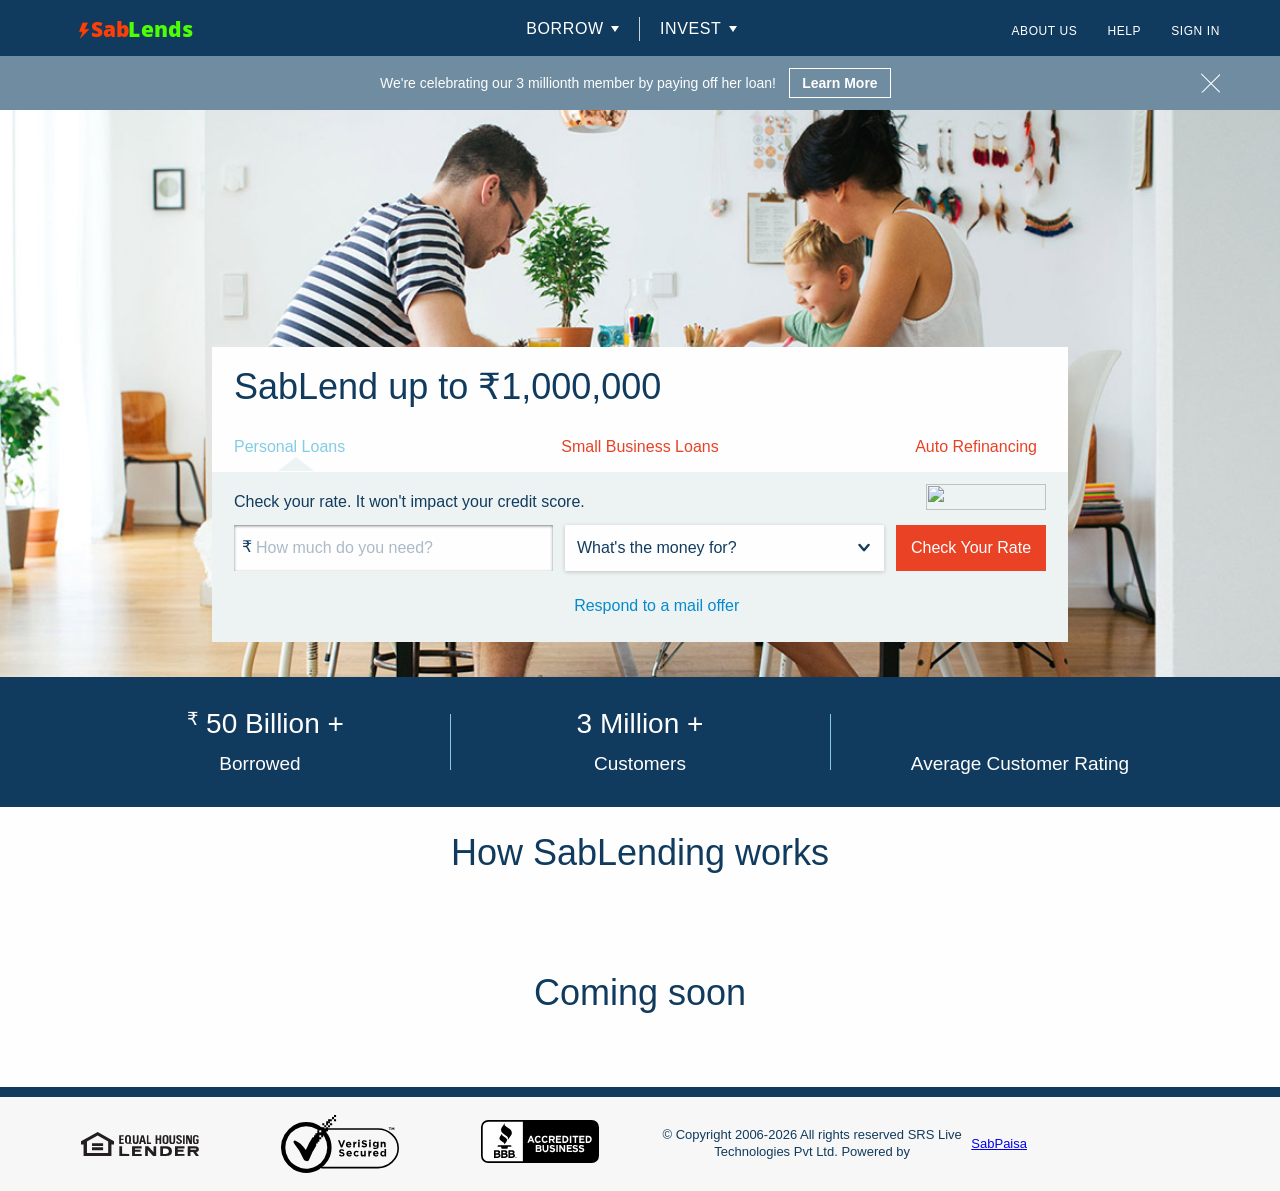
==== commit 17b2467f: "commit friday 31 jan 16:15, changes index.html and privacy.png change" ====
--- a/index.html
+++ b/index.html
@@ -3,9 +3,7 @@
 <html lang="en" xml:lang="en" class="fonts-loaded">
    <head>
       <meta http-equiv="Content-Type" content="text/html; charset=UTF-8">
-      <title>  Peer to Peer Lending &amp; Alternative Investing
-         | Save with SabLending
-      </title>
+      <title>Peer to Peer Lending &amp; Alternative Investing | Save with SabLending</title>
       <script type="text/javascript" async="" src="./js/analytics.js"></script>
 	  <script type="text/javascript" async="" src="./css/f.txt"></script>
 	  <script async="" src="./js/main.532239b0.js"></script>
@@ -42,9 +40,7 @@
       <link rel="preload" href="#site/static/fonts/Neue-Haas-Grotesk-Text-Bold-Subset.woff2" as="font" type="font/woff2" crossorigin="">
       <link rel="preload" href="https://static.lendingclub.com/www/src/hosted/fonts/neue-haas-grotesk/subsets/neue-haas-grotesk-display-bold.woff2" as="font" type="font/woff2" crossorigin="">
       <link rel="preload" href="https://static.lendingclub.com/www/src/hosted/fonts/neue-haas-grotesk/subsets/neue-haas-grotesk-text-medium.woff2" as="font" type="font/woff2" crossorigin="">
-      <meta name="description" content="  Through personal loans, auto refinancing loans, business loans, and medical financing SabLending offers the borrowing and investing solution right for you.
-         ">
-      <link rel="canonical" href="https://www.lendingclub.com/">
+      <meta name="description" content="  Through personal loans, auto refinancing loans, business loans, and medical financing SabLending offers the borrowing and investing solution right for you.">
       <meta name="csrf-header" content="csrf">
       <meta name="csrf-token" content="uphv1tTw-i8iHc3vjOL1pEHeGoG11qvMPl9s">
       <meta name="HandheldFriendly" content="True">
@@ -132,7 +128,7 @@
          <div class="nav__background" itemscope="" itemtype="#">
             <div class="nav__container clearfix">
                <div class="nav-logo ">
-                  <a href="index.html"><img class="nav-logo__img" src="./images/method-draw-image.svg" alt="lendingclub logo"></a>
+                  <a href="#"><img class="nav-logo__img" src="./images/method-draw-image.svg" alt="lendingclub logo"></a>
                </div>
                <nav class="nav-tabs" role="navigation">
                   <ul class="nav-tabs__items list-horizontal" role="menubar">
@@ -162,7 +158,7 @@
                                              <li role="menuitem" itemprop="name">
                                                 <a class="nav-mobile__tertiary-link-area" href="#loans/personal-loans" itemprop="url">
                                                 <span class="nav-mobile__tertiary-title bold">
-                                                Personal Loans
+                                                SabLend
                                                 </span>
                                                 <span class="nav-mobile__tertiary-desc">
                                                 Borrow up to $40,000 and get a low, fixed rate.
@@ -298,9 +294,9 @@
                </div>
                <div class="nav__mobile-actions">
                   <span class="nav__mobile-action-text nav__mobile-action-text--open bold">MENU</span>
-                  <img class="nav__mobile-action-icon nav__mobile-action-icon--open" src="./index_files/nav-open-7a7a5fd368c3fb306d52d64a34451504.svg">
+                  <img class="nav__mobile-action-icon nav__mobile-action-icon--open" src="./images/nav-open-7a7a5fd368c3fb306d52d64a34451504.svg">
                   <span class="nav__mobile-action-text nav__mobile-action-text--close bold">CLOSE</span>
-                  <img class="nav__mobile-action-icon nav__mobile-action-icon--close" src="./index_files/nav-close-5b547607ef9756b4fbc23341372805c8.svg">
+                  <img class="nav__mobile-action-icon nav__mobile-action-icon--close" src="./images/nav-close-5b547607ef9756b4fbc23341372805c8.svg">
                </div>
                <div data-menu-panel="borrow" class="nav__content nav__content--borrow">
                   <div class="nav-panel">
@@ -431,7 +427,7 @@
                      <div class="prequal-horizontal">
                         <form method="get" autocomplete="off" data-prequal-horizontal-form="" action="#apply/personal/identity">
                            <div class="prequal-horizontal__header bold">
-                              Personal loans up to ₹40,000
+                              SabLend up to ₹1,000,000
                            </div>
                            <div class="prequal-horizontal__content">
                               <div class="prequal-horizontal__product-links">
@@ -453,7 +449,7 @@
                               </div>
                               <div class="prequal-horizontal__fields-container">
                                  <div class="prequal-horizontal__note">
-                                    <img class="prequal-horizontal__privacy hidden visible-md2" src="./index_files/privacy-856bb8378b5dd0610f239dd489c293e8.png">
+                                    <img class="prequal-horizontal__privacy hidden visible-md2" src="./images/privacy.png">
                                     <span class="bold">Check your rate. It won't impact your credit score.</span>
                                  </div>
                                  <div class="prequal-horizontal__fields prequal-horizontal__fields-twofields">
@@ -546,50 +542,11 @@
             <div id="rc-App" data-eqcss-2-0-parent="" data-eqcss-3-0-parent="" data-eqcss-4-0-parent="" data-eqcss-5-0-parent="" data-eqcss-6-0-parent="">
                <div class="HIWDesktop HIWDesktop--eq" data-eqcss-2-0="" data-eqcss-3-0="" data-eqcss-4-0="" data-eqcss-5-0="" data-eqcss-6-0="">
                   <h1 class="HIWDesktop__title">How SabLending works</h1>
-                  <div class="HIWDesktop__slider" style="margin-top: 5.10785%; margin-bottom: 5.10785%;">
-                     <div class="HIWDesktop__slider-container" style="padding-top: 33.7027%;">
-                        <div class="HIWDesktop__slider-wrapper">
-                           <div class="HIWDesktop__slide HIWDesktop__slide--active" style="width: 51.2195%; padding-right: 2.43902%;">
-                              <div class="HIWDesktop__slide-background"></div>
-                              <div class="HIWDesktop__text-container" style="left: 25.6098%; width: 23.1707%;">
-                                 <div class="HIWDesktop__text-wrapper">
-                                    <div class="HIWDesktop__slide-number">1</div>
-                                    <div class="HIWDesktop__slide-body-container">
-                                       <div class="HIWDesktop__slide-title">Apply in minutes</div>
-                                       <div class="HIWDesktop__slide-body">Get personal loan options customized based on what you tell us.</div>
-                                    </div>
-                                 </div>
-                              </div>
-                           </div>
-                           <div class="HIWDesktop__slide " style="width: 25.6098%; padding-right: 2.43902%;">
-                              <div class="HIWDesktop__slide-background"></div>
-                              <div class="HIWDesktop__text-container" style="left: 51.2195%; width: 23.1707%;">
-                                 <div class="HIWDesktop__text-wrapper">
-                                    <div class="HIWDesktop__slide-number">2</div>
-                                    <div class="HIWDesktop__slide-body-container">
-                                       <div class="HIWDesktop__slide-title">Choose a loan offer</div>
-                                       <div class="HIWDesktop__slide-body">Select the rate, term, and payment options you like best.</div>
-                                    </div>
-                                 </div>
-                              </div>
-                           </div>
-                           <div class="HIWDesktop__slide " style="width: 23.1707%; padding-right: 0px;">
-                              <div class="HIWDesktop__slide-background"></div>
-                              <div class="HIWDesktop__text-container" style="left: 76.8293%; width: 23.1707%;">
-                                 <div class="HIWDesktop__text-wrapper">
-                                    <div class="HIWDesktop__slide-number">3</div>
-                                    <div class="HIWDesktop__slide-body-container">
-                                       <div class="HIWDesktop__slide-title">Get your money fast</div>
-                                       <div class="HIWDesktop__slide-body">Send cash directly to your bank account, or pay your creditors through SabLending for a lower APR, if approved.</div>
-                                    </div>
-                                 </div>
-                              </div>
-                           </div>
-                           <div class="HIWDesktop__phone" style="left: 4.19207%; width: 22.1791%; padding-top: 43.9184%;"><img class="HIWDesktop__phone-image HIWDesktop__phone-image--active ls-is-cached lazyloaded" data-src="./images/phone-1-210619.png?v=5e0e10a2-4787-47df-8e7b-a749d0903b1d" src="./images/phone-1-210619.png"><img class="HIWDesktop__phone-image  ls-is-cached lazyloaded" data-src="./images/phone-2-210619.png?v=3629584e-257a-4deb-98cb-34494a082f0a" src="./images/phone-2-210619.png"><img class="HIWDesktop__phone-image  lazyloaded" data-src="./images/phone-3-210619.png?v=ddb15018-add6-4072-b262-7863accbd891" src="./images/phone-3-210619.png"></div>
-                        </div>
-                     </div>
-                  </div>
-               </div>
+                  <div class="HIWDesktop__slider">
+                    <h1 class="HIWDesktop__title">Coming soon</h1>
+                  </div>
+				
+			   </div>
             </div>
          </div>
          <section class="financial-health-banner section-padding section-padding--small" data-optly-b5864c9e-1c8f-4fe7-8d17-a2bf46cb46d1="" style="display: none;">
@@ -607,391 +564,13 @@
                </a>
             </div>
          </section>
-         <section class="media-proof-bar section-padding section-padding--small">
-            <div class="page-content">
-               <div class="media-proof-bar__container">
-                  <div class="media-proof-bar__label">
-                     <span class="media-proof-bar__text text-static--med bold">
-                     SabLending has been recognized by
-                     </span>
-                  </div>
-                  <div class="media-proof-bar__icon">
-                     <img src="./images/logo_economist_white.svg">
-                  </div>
-                  <div class="media-proof-bar__icon">
-                     <img src="./images/logo_nyt_white.svg">
-                  </div>
-                  <div class="media-proof-bar__icon">
-                     <img src="./images/logo_inc_white.svg">
-                  </div>
-               </div>
-            </div>
-         </section>
-         <section class="cyber-safety-banner section-padding section-padding--small">
-            <div class="page-content">
-               <div class="cyber-safety-banner__container">
-                  <div class="cyber-safety-banner__icon">
-                     <img src="./index_files/cybersafety-icon-9ebd3b66fc2bc617446cdcb64de2d86a.png" alt="">
-                  </div>
-                  <div class="cyber-safety-banner__label">
-                     <h2 class="cyber-safety-banner__text text--title bold">
-                        A few easy steps can help you practice Cyber Safety.
-                     </h2>
-                  </div>
-                  <a href="#loans/safety-and-privacy" class="cyber-safety-banner__button secondary-button secondary-button--clear">
-                  Learn About Security
-                  </a>
-               </div>
-            </div>
-         </section>
-         <section class="email-capture-banner">
-            <div class="email-capture-banner__column">
-               <div class="email-capture-banner__column__container">
-                  <div class="email-capture-banner__header email-capture-banner__item">
-                     <div>
-                        <div class="bold email-capture-banner__title">Join the newsletter.</div>
-                     </div>
-                     <div class="email-capture-banner__close hidden"></div>
-                  </div>
-                  <div class="email-capture-banner__disclaimer email-capture-banner__item">By submitting your email address, you agree to SabLending's <a href="#legal/terms-of-use">Terms of Use</a> and <a href="#legal/privacy-policy">Privacy Policy</a>.</div>
-                  <div>
-                     <form class="email-capture-banner__form form" method="POST" data-email-capture-banner-form="" data-managed-form="" novalidate="">
-                        <div data-notification-container="">
-                           <div class="notification-box" data-notification-box="">
-                              <div class="notification-box__close" data-notification-close="">×</div>
-                              <div class="notification-box__message" data-notification-message=""></div>
-                           </div>
-                        </div>
-                        <div class="form-spinner hidden" data-spinner="">
-                           <div class="form-spinner__mask"></div>
-                           <div class="form-spinner__logo"></div>
-                        </div>
-                        <label class=" form-control">
-                           <div class="form-control__label">
-                              <span class="form-control__default">Email address:</span>
-                              <span class="form-control__valid">EMAIL ADDRESS 
-                              <img class="form-control__icon" src="./index_files/checkmark-87856f1efc5c427b0b0200131d975ed8.svg">
-                              </span>
-                              <span class="form-control__invalid">
-                              <span class="form-control__invalid-message"></span>
-                              <img class="form-control__icon" src="./index_files/exclamation-dfbf4182fa4394e807e62a7881331604.svg">
-                              </span>
-                              <span class="form-control__active">Enter your email address</span>
-                           </div>
-                           <div class="email-capture-banner__input-wrap">
-                              <input class="form-control__input email-capture-banner__form-input" type="email" name="email" placeholder="Enter your email">
-                              <button class="form-button form-button--submit email-capture-banner__form-button--submit" data-post-url="/loans/resource-center/postLead" type="submit"></button>
-                           </div>
-                        </label>
-                     </form>
-                     <form data-hidden-form="" novalidate=""></form>
-                  </div>
-                  <div class="email-capture-banner__confirmation hidden">
-                     <div class="text--med bold email-capture-banner__confirmation-text">Thanks! You're added to the list.</div>
-                  </div>
-               </div>
-            </div>
-         </section>
-      </div>
-      <div data-prequal-modal="">
-         <div class="modal fill-space" aria-hidden="true" data-modal-dialog="modal-prequal">
-            <div class="modal__dimmer fill-space" data-modal-dimmer=""></div>
-            <div class="modal__dialog" role="dialog">
-               <div class="modal__header">
-                  <div>
-                     <div class="modal__title bold"><img src="./index_files/lock.svg"> Check Your Rate</div>
-                     <div class="modal__subtitle">This is FREE and won't affect your credit score.</div>
-                  </div>
-                  <div class="modal__close" title="Close" data-modal-hider=""></div>
-               </div>
-               <div class="modal__content">
-                  <div class="prequal-modal">
-                     <form method="get" autocomplete="off" class="prequal-modal__form width-lock" data-prequal-modal-form="">
-                        <div class="prequal-modal__label-row">
-                           <label class="prequal-modal__label prequal-modal__label--horizontal">
-                              <span class="prequal-modal__label-text">I need</span>
-                              <div class="prequal-modal__field-container prequal-modal__field-container--field">
-                                 <input type="tel" name="loanAmount" class="prequal-modal__field next-step" data-error-target="loanAmountError" data-form-step="">
-                                 <div class="prequal-modal__help-text">
-                                    Enter up to $40,000
-                                 </div>
-                                 <div class="prequal-modal__error-text" data-error-id="loanAmountError"></div>
-                              </div>
-                           </label>
-                           <label class="prequal-modal__label prequal-modal__label--horizontal prequal-modal__label--bigger">
-                              <span class="prequal-modal__label-text">for</span>
-                              <div class="prequal-modal__field-container prequal-modal__field-container--dropdown">
-                                 <select name="loanPurpose" class="prequal-modal__dropdown" data-error-target="loanPurposeError" data-form-step="">
-                                    <option value="">Select Loan</option>
-                                    <option value="credit_card">Credit card refinancing</option>
-                                    <option value="debt_consolidation">Debt consolidation</option>
-                                    <option value="home_improvement">Home improvement</option>
-                                    <option value="major_purchase">Major purchase</option>
-                                    <option value="house">Home buying</option>
-                                    <option value="car">Car financing</option>
-                                    <option value="renewable_energy">Green loan</option>
-                                    <option value="small_business">Business</option>
-                                    <option value="vacation">Vacation</option>
-                                    <option value="moving">Moving and relocation</option>
-                                    <option value="medical">Medical expenses</option>
-                                    <option value="other">Other</option>
-                                 </select>
-                                 <div class="prequal-modal__error-text" data-error-id="loanPurposeError"></div>
-                              </div>
-                           </label>
-                        </div>
-                        <input type="hidden" name="creditScore" value="EXCELLENT">
-                        <div class="prequal-modal__button-container">
-                           <div class="prequal-modal__button disabled cta-button--contrasted cta-button--auto cta-button" data-form-step="">
-                              <button type="submit" class="disabled">
-                                 <div class="cta-button__cta">
-                                    Check My Rate
-                                    <div class="cta-button__action"></div>
-                                 </div>
-                              </button>
-                           </div>
-                        </div>
-                        <div class="prequal-modal__note">* Checking your rate won't impact your credit score</div>
-                     </form>
-                     <form style="display:none;" class="hidden"></form>
-                     <div class="prequal-sb hidden" data-prequal-sb="">
-                        <h2 class="prequal-sb__headline">Business Financing Options</h2>
-                        <h3 class="prequal-sb__subheadline text-center">Choose the loan that best fits your financing needs.</h3>
-                        <div class="prequal-sb__container">
-                           <div class="prequal-sb__section prequal-sb__personal">
-                              <div class="prequal-sb__texts">
-                                 <h4 class="prequal-sb__section-header">Apply for a Personal Loan</h4>
-                                 <p class="prequal-sb__desc">Loans up to $40,000 for qualified borrowers investing in new or smaller businesses.</p>
-                              </div>
-                              <form action="#account/registerBorrowerInit_zephyr.action" method="GET">
-                                 <input type="hidden" name="loanAmount">
-                                 <input type="hidden" name="loanPurpose">
-                                 <input type="hidden" name="creditScore">
-                                 <button type="submit" class="prequal-sb__button text-center prequal-sb__desc bold hidden" data-prequal-personal-button="">
-                                    <div class="prequal-sb__button-text">
-                                       Apply For A Personal Loan
-                                    </div>
-                                 </button>
-                              </form>
-                           </div>
-                           <div class="prequal-sb__section prequal-sb__business">
-                              <div class="prequal-sb__texts">
-                                 <h4 class="prequal-sb__section-header">Apply for a Business Loan</h4>
-                                 <p class="prequal-sb__desc">Loans $5,000 – $500,000 for businesses with at least $50,000 in annual sales and 12 months in business.</p>
-                              </div>
-                              <a href="#business/?c=1296&amp;utm_source=LC&amp;utm_medium=link&amp;utm_campaign=pl_biz_purpose&amp;u=2" class="prequal-sb__button text-center prequal-sb__desc bold hidden" data-prequal-sb-button="">
-                                 <div class="prequal-sb__button-text">
-                                    Apply For A Business Loan
-                                 </div>
-                              </a>
-                           </div>
-                        </div>
-                     </div>
-                  </div>
-               </div>
-            </div>
-         </div>
-      </div>
+         
+      
+	  </div>
+     
       <footer class="footer" data-site-footer="" data-section-content="footer">
-         <div class="footer__body" data-footer-accordion="">
-            <div class="page-content page-content--bleed">
-               <div class="grid grid--bleed">
-                  <div class="grid__col_12 grid__col-md2-8">
-                     <div class="grid grid--bleed grid--justify-center">
-                        <div class="grid__col-12 grid__col-sm3-5 grid__col-md2-6 grid__col-lg1-4" data-accordion-section="">
-                           <div class="footer__nav-section-title bold hidden-sm3" data-accordion-title="">Borrow</div>
-                           <nav role="navigation" class="footer__nav" data-accordion-contents="">
-                              <ul role="menubar" class="footer__nav-item-list">
-                                 <li class="footer__nav-category footer__nav-item bold hidden visible-sm3">Borrow</li>
-                                 <li class="footer__nav-subcategory footer__nav-item bold">
-                                    <a href="#loans/personal-loans">Personal Loans</a>
-                                 </li>
-                                 <li role="menuitem" class="footer__nav-item">
-                                    <a href="#loans/personal-loans">Overview</a>
-                                 </li>
-                                 <li role="menuitem" class="footer__nav-item">
-                                    <a href="#loans/financial-education" class="hidden-lg1">Resource Center</a>
-                                    <a href="#loans/financial-education?first=true" class="hidden visible-lg1">Resource Center</a>
-                                 </li>
-                                 <li role="menuitem" class="footer__nav-item">
-                                    <a href="#loans/personal-loans/rates-fees">Rates &amp; Fees</a>
-                                 </li>
-                                 <li role="menuitem" class="footer__nav-item">
-                                    <a href="#company/lendingclub-reviews">Reviews</a>
-                                 </li>
-                                 <li role="menuitem" class="footer__nav-item">
-                                    <a href="#loans/personal-loans/debt-consolidation">Debt Consolidation</a>
-                                 </li>
-                                 <li role="menuitem" class="footer__nav-item">
-                                    <a href="#loans/personal-loans/credit-card-consolidation">Credit Card Payoff</a>
-                                 </li>
-                                 <li role="menuitem" class="footer__nav-item">
-                                    <a href="#loans/personal-loans/home-improvement">Home Improvement</a>
-                                 </li>
-                                 <li role="menuitem" class="footer__nav-item">
-                                    <a href="#loans/personal-loans/installment-loans">Major Expenses</a>
-                                 </li>
-                                 <li class="footer__nav-item footer__nav-item--cta bold">
-                                    <a href="#apply/personal/identity">Apply for a loan</a>
-                                 </li>
-                                 <li role="menuitem" class="footer__nav-item footer__nav-subcategory bold text-static--space">
-                                    <a href="#business">Business Loans</a>
-                                 </li>
-                                 <li role="menuitem" class="footer__nav-item footer__nav-subcategory bold text-static--space">
-                                    <a href="#apply/site/auto-refinancing">Auto Refinancing</a>
-                                 </li>
-                                 <li role="menuitem" class="footer__nav-item footer__nav-subcategory bold text-static--space">
-                                    <a href="#patientsolutions">Patient Solutions</a>
-                                 </li>
-                              </ul>
-                           </nav>
-                        </div>
-                        <div class="grid__col-12 grid__col-sm3-5 grid__col-md2-6 grid__col-lg1-8">
-                           <div class="grid grid--bleed">
-                              <div class="grid__col-12 grid__col-lg1-6" data-accordion-section="">
-                                 <div class="footer__nav-section-title bold hidden-sm3" data-accordion-title="">Invest</div>
-                                 <nav role="navigation" class="footer__nav" data-accordion-contents="">
-                                    <ul role="menubar" class="footer__nav-item-list">
-                                       <li class="footer__nav-category footer__nav-item bold hidden visible-sm3">Invest</li>
-                                       <li class="footer__nav-subcategory footer__nav-item bold">
-                                          <a href="#investing/alternative-assets/how-it-works">Individuals</a>
-                                       </li>
-                                       <li role="menuitem" class="footer__nav-item">
-                                          <a href="#investing/alternative-assets/how-it-works">How Investing Works</a>
-                                       </li>
-                                       <li role="menuitem" class="footer__nav-item">
-                                          <a href="#investing/alternative-assets/why-lending-club">Why SabLending?</a>
-                                       </li>
-                                       <li role="menuitem" class="footer__nav-item">
-                                          <a href="#investing/alternative-assets/diversified-portfolio">Build a Portfolio</a>
-                                       </li>
-                                       <li role="menuitem" class="footer__nav-item">
-                                          <a href="#investing/investor-education">Education Center</a>
-                                       </li>
-                                       <li class="footer__nav-item footer__nav-item--cta bold">
-                                          <a href="#lenderg/createaccount">Open Investment Account</a>
-                                       </li>
-                                       <li role="menuitem" class="footer__nav-item footer__nav-subcategory bold text-static--space">
-                                          <a href="#investing/institutional/overview">Institutions</a>
-                                       </li>
-                                       <li role="menuitem" class="footer__nav-item">
-                                          <a href="#investing/institutional/team">Institutional Investors</a>
-                                       </li>
-                                       <li role="menuitem" class="footer__nav-item">
-                                          <a href="#investing/institutional/banks">Bank Partnerships</a>
-                                       </li>
-                                       <li role="menuitem" class="footer__nav-item">
-                                          <a href="#investing/institutional/securitization">Securitization Program</a>
-                                       </li>
-                                    </ul>
-                                 </nav>
-                              </div>
-                              <div class="grid__col-12 grid__col-lg1-6" data-accordion-section="">
-                                 <div class="footer__nav-section-title bold hidden-sm3" data-accordion-title="">About Us</div>
-                                 <nav role="navigation" class="footer__nav" data-accordion-contents="">
-                                    <ul role="menubar" class="footer__nav-item-list">
-                                       <li class="footer__nav-category footer__nav-item bold hidden visible-sm3">About Us</li>
-                                       <li role="menuitem" class="footer__nav-item">
-                                          <a href="#company/about-us">Company</a>
-                                       </li>
-                                       <li role="menuitem" class="footer__nav-item">
-                                          <a href="#company/careers">Careers</a>
-                                       </li>
-                                       <li role="menuitem" class="footer__nav-item">
-                                          <a href="#public/press-room.action">Media Center</a>
-                                       </li>
-                                       <li role="menuitem" class="footer__nav-item">
-                                          <a href="http://ir.lendingclub.com/govdocs.aspx?iid=4213397">Corporate Governance</a>
-                                       </li>
-                                       <li role="menuitem" class="footer__nav-item">
-                                          <a href="http://ir.lendingclub.com/">Investor Relations</a>
-                                       </li>
-                                       <li role="menuitem" class="footer__nav-item footer__nav-subcategory bold text-static--space">
-                                          <a href="http://blog.lendingclub.com/" target="_blank">Blog</a>
-                                       </li>
-                                       <li role="menuitem" class="footer__nav-item footer__nav-subcategory bold text-static--space">
-                                          <a href="#developers" class="hidden-lg1">Developers</a>
-                                          <a href="#developers?first=true" class="hidden visible-lg1">Developers</a>
-                                       </li>
-                                    </ul>
-                                 </nav>
-                              </div>
-                           </div>
-                        </div>
-                     </div>
-                  </div>
-                  <div class="grid__col_12 grid__col-md2-4">
-                     <div class="footer__company-logo">
-                        <a href="https://www.lendingclub.com/"><span class="footer__image footer__image--lc-logo"></span></a>
-                     </div>
-                     <div class="footer__company-address">
-                        <address class="footer__address">
-                           595 Market Street, Suite 200<br>
-                           San Francisco, California 94105
-                        </address>
-                     </div>
-                     <div class="footer__company-cta">
-                        <div class="footer__cta cta-button--auto cta-button " data-form-step="">
-                           <a href="#apply/personal/identity">
-                              <div class="cta-button__cta">
-                                 Check My Rate
-                                 <div class="cta-button__action"></div>
-                              </div>
-                           </a>
-                        </div>
-                     </div>
-                     <div class="footer__company-social">
-                        <div class="grid">
-                           <div class="grid__col-12 grid__col-sm3-8 grid__col-md2-8 footer__mail-area">
-                              <a href="#company/contact-us?first=true" class="hidden visible-lg1 footer__mail bold"><span class="footer__image footer__image--mail"></span>Send a Message</a>
-                              <a href="#company/contact-us" class="hidden-lg1 footer__mail bold"><span class="footer__image footer__image--mail"></span>Send a Message</a>
-                           </div>
-                           <div class="grid__col-6 grid__col-sm3-2 grid__col-md2-2 grid__col-lg1-1 footer__facebook-area">
-                              <a href="http://www.facebook.com/pages/Lending-Club/8705550790" target="_blank" class="footer__image footer__image--facebook"></a>
-                           </div>
-                           <div class="grid__col-6 grid__col-sm3-2 grid__col-md2-2 grid__col-lg1-1 footer__twitter-area">
-                              <a href="http://twitter.com/lendingclub" target="_blank" class="footer__image footer__image--twitter"></a>
-                           </div>
-                        </div>
-                     </div>
-                  </div>
-               </div>
-            </div>
-         </div>
-         <nav class="footer__tertiary-nav clearfix">
-            <div class="page-content">
-               <ul role="menubar" class="footer__tertiary-links clearfix footer__flexcontainer">
-                  <li role="menuitem" class="footer__nav-item footer__nav-item--tertiary">
-                     <a href="termsandcondition.html">Terms of Use</a>
-                  </li>
-                  <li role="menuitem" class="footer__nav-item footer__nav-item--tertiary">
-                     <a href="#legal/prospectus">Prospectus</a>
-                  </li>
-                  <li role="menuitem" class="footer__nav-item footer__nav-item--tertiary">
-                     <a href="#legal/privacy-policy">Privacy Policy</a>
-                  </li>
-                  <li role="menuitem" class="footer__nav-item footer__nav-item--tertiary">
-                     <a href="#legal/legal-agreements" class="hidden-lg1">Agreements</a>
-                     <a href="#legal/legal-agreements?first=true" class="hidden visible-lg1">Agreements</a>
-                  </li>
-                  <li role="menuitem" class="footer__nav-item footer__nav-item--tertiary">
-                     <a href="#legal/licenses">Licenses</a>
-                  </li>
-                  <li role="menuitem" class="footer__nav-item footer__nav-item--tertiary">
-                     <a href="#legal/accessibility">Accessibility</a>
-                  </li>
-                  <li role="menuitem" class="footer__nav-item footer__nav-item--tertiary">
-                     <a href="#info/statistics.action">Statistics</a>
-                  </li>
-                  <li role="menuitem" class="footer__nav-item footer__nav-item--tertiary">
-                     <a href="http://ir.lendingclub.com/docs.aspx?iid=4213397">SEC Filings</a>
-                  </li>
-                  <li role="menuitem" class="footer__nav-item footer__nav-item--tertiary">
-                     <a class="last" href="#loans/safety-and-privacy">Safety &amp; Privacy</a>
-                  </li>
-               </ul>
-            </div>
-         </nav>
+        
+        
          <div class="footer__trust-badge-bar">
             <div class="page-content page-content--bleed">
                <div class="grid grid--align-center">
@@ -1020,41 +599,9 @@
                </div>
             </div>
          </div>
-         <div class="footer__disclaimers" data-footer-accordion="">
-            <div class="page-content page-content--bleed">
-               <div data-accordion-section="">
-                  <div class="footer__disclaimers-title bold hidden-sm3" data-accordion-title="">View Disclaimers</div>
-                  <div data-accordion-contents="">
-                     <div class="footer__disclaimers-content footer__disclaimers-content--no-bottom-padding" data-disclaimer-content="">
-                        <ul class="footer__disclaimer">
-                           <li>SabLending Corporation, NMLS ID 167439. All loans made by WebBank, Member FDIC.</li>
-                        </ul>
-                        <ol class="footer__footnotes"></ol>
-                     </div>
-                  </div>
-               </div>
-            </div>
-         </div>
+         
       </footer>
-      <div class="footer__FDIC">
-         <div class="footer__FDIC--content">
-            <p>
-               Checking your rate generates a soft credit inquiry, which is visible only to you. A hard credit inquiry that may affect your credit score only appears when your loan is issued.
-            </p>
-            <p class="footer__FDIC--outstanding">
-               SabLending Notes are not FDIC insured • not guaranteed • may lose value
-            </p>
-            <p>
-               SabLending Member Payment Dependent Notes (Notes) are offered by <a href="#legal/prospectus">prospectus</a>.
-               Investors should review the risks and uncertainties described in the prospectus carefully prior to investing. Historical performance is
-               not a guarantee of future results and investors may lose some or all of the principal invested.
-               SabLending does not provide investment, tax, or legal advice. You should consult your legal, tax, and/or investment professional prior
-               to making any financial or investment decision. While returns are dependent upon borrower payments of principal and interest, Note
-               holders do not have a security interest in the  corresponding loans or loan proceeds.  Notes are unsecured obligations of SabLending.
-               Returns may be impacted by, among other things, the number and attributes of Notes owned, as well as macroeconomic and other conditions.
-            </p>
-         </div>
-      </div>
+      
       <script type="text/javascript" src="./index_files/common_bundle_8d0f41e99c7bae88c2dc9efe76ed0c2d512885d3.js.download"></script>
       <script>require("dynamic-module-registry").set("rc-App",JSON.parse("\x7B\x22hiwData\x22\x3A\x7B\x22title\x22\x3A\x22How\x20LendingClub\x20works\x22,\x22slides\x22\x3A\x5B\x7B\x22title\x22\x3A\x22Apply\x20in\x20minutes\x22,\x22body\x22\x3A\x22Get\x20personal\x20loan\x20options\x20customized\x20based\x20on\x20what\x20you\x20tell\x20us.\x22,\x22image\x22\x3A\x22https\x3A\x2F\x2Fwww.lendingclub.com\x2Fasset\x2Fls\x2Fcms\x2Fphone\x2D1\x2D210619.png\x3Fv\x3D5e0e10a2\x2D4787\x2D47df\x2D8e7b\x2Da749d0903b1d\x22\x7D,\x7B\x22title\x22\x3A\x22Choose\x20a\x20loan\x20offer\x22,\x22body\x22\x3A\x22Select\x20the\x20rate,\x20term,\x20and\x20payment\x20options\x20you\x20like\x20best.\x22,\x22image\x22\x3A\x22https\x3A\x2F\x2Fwww.lendingclub.com\x2Fasset\x2Fls\x2Fcms\x2Fphone\x2D2\x2D210619.png\x3Fv\x3D3629584e\x2D257a\x2D4deb\x2D98cb\x2D34494a082f0a\x22\x7D,\x7B\x22title\x22\x3A\x22Get\x20your\x20money\x20fast\x22,\x22body\x22\x3A\x22Send\x20cash\x20directly\x20to\x20your\x20bank\x20account,\x20or\x20pay\x20your\x20creditors\x20through\x20LendingClub\x20for\x20a\x20lower\x20APR,\x20if\x20approved.\x22,\x22image\x22\x3A\x22https\x3A\x2F\x2Fwww.lendingclub.com\x2Fasset\x2Fls\x2Fcms\x2Fphone\x2D3\x2D210619.png\x3Fv\x3Dddb15018\x2Dadd6\x2D4072\x2Db262\x2D7863accbd891\x22\x7D\x5D,\x22intervalDuration\x22\x3A6000,\x22baseSlideHeight\x22\x3A510\x7D,\x22providers\x22\x3A\x7B\x22windowDimensionsProps\x22\x3A\x7B\x22context\x22\x3A\x7B\x22agent\x22\x3A\x7B\x22isAuthoritative\x22\x3Atrue,\x22isMobile\x22\x3Afalse,\x22isTablet\x22\x3Afalse,\x22isiPad\x22\x3Afalse,\x22isiPod\x22\x3Afalse,\x22isiPhone\x22\x3Afalse,\x22isAndroid\x22\x3Afalse,\x22isBlackberry\x22\x3Afalse,\x22isOpera\x22\x3Afalse,\x22isIE\x22\x3Afalse,\x22isEdge\x22\x3Afalse,\x22isIECompatibilityMode\x22\x3Afalse,\x22isSafari\x22\x3Afalse,\x22isFirefox\x22\x3Afalse,\x22isWebkit\x22\x3Afalse,\x22isChrome\x22\x3Atrue,\x22isKonqueror\x22\x3Afalse,\x22isOmniWeb\x22\x3Afalse,\x22isSeaMonkey\x22\x3Afalse,\x22isFlock\x22\x3Afalse,\x22isAmaya\x22\x3Afalse,\x22isPhantomJS\x22\x3Afalse,\x22isEpiphany\x22\x3Afalse,\x22isDesktop\x22\x3Atrue,\x22isWindows\x22\x3Atrue,\x22isLinux\x22\x3Afalse,\x22isLinux64\x22\x3Afalse,\x22isMac\x22\x3Afalse,\x22isChromeOS\x22\x3Afalse,\x22isBada\x22\x3Afalse,\x22isSamsung\x22\x3Afalse,\x22isRaspberry\x22\x3Afalse,\x22isBot\x22\x3Afalse,\x22isCurl\x22\x3Afalse,\x22isAndroidTablet\x22\x3Afalse,\x22isWinJs\x22\x3Afalse,\x22isKindleFire\x22\x3Afalse,\x22isSilk\x22\x3Afalse,\x22isCaptive\x22\x3Afalse,\x22isSmartTV\x22\x3Afalse,\x22isUC\x22\x3Afalse,\x22isFacebook\x22\x3Afalse,\x22isAlamoFire\x22\x3Afalse,\x22silkAccelerated\x22\x3Afalse,\x22browser\x22\x3A\x22Chrome\x22,\x22version\x22\x3A\x2278.0.3904.108\x22,\x22os\x22\x3A\x22Windows\x2010.0\x22,\x22platform\x22\x3A\x22Microsoft\x20Windows\x22,\x22geoIp\x22\x3A\x7B\x7D,\x22source\x22\x3A\x22Mozilla\x2F5.0\x20\x28Windows\x20NT\x2010.0\x3B\x20Win64\x3B\x20x64\x29\x20AppleWebKit\x2F537.36\x20\x28KHTML,\x20like\x20Gecko\x29\x20Chrome\x2F78.0.3904.108\x20Safari\x2F537.36\x22\x7D\x7D\x7D\x7D\x7D"));</script>
       <script type="text/javascript" src="./index_files/runtime.f96d83070090512bedb0.js.download"></script>
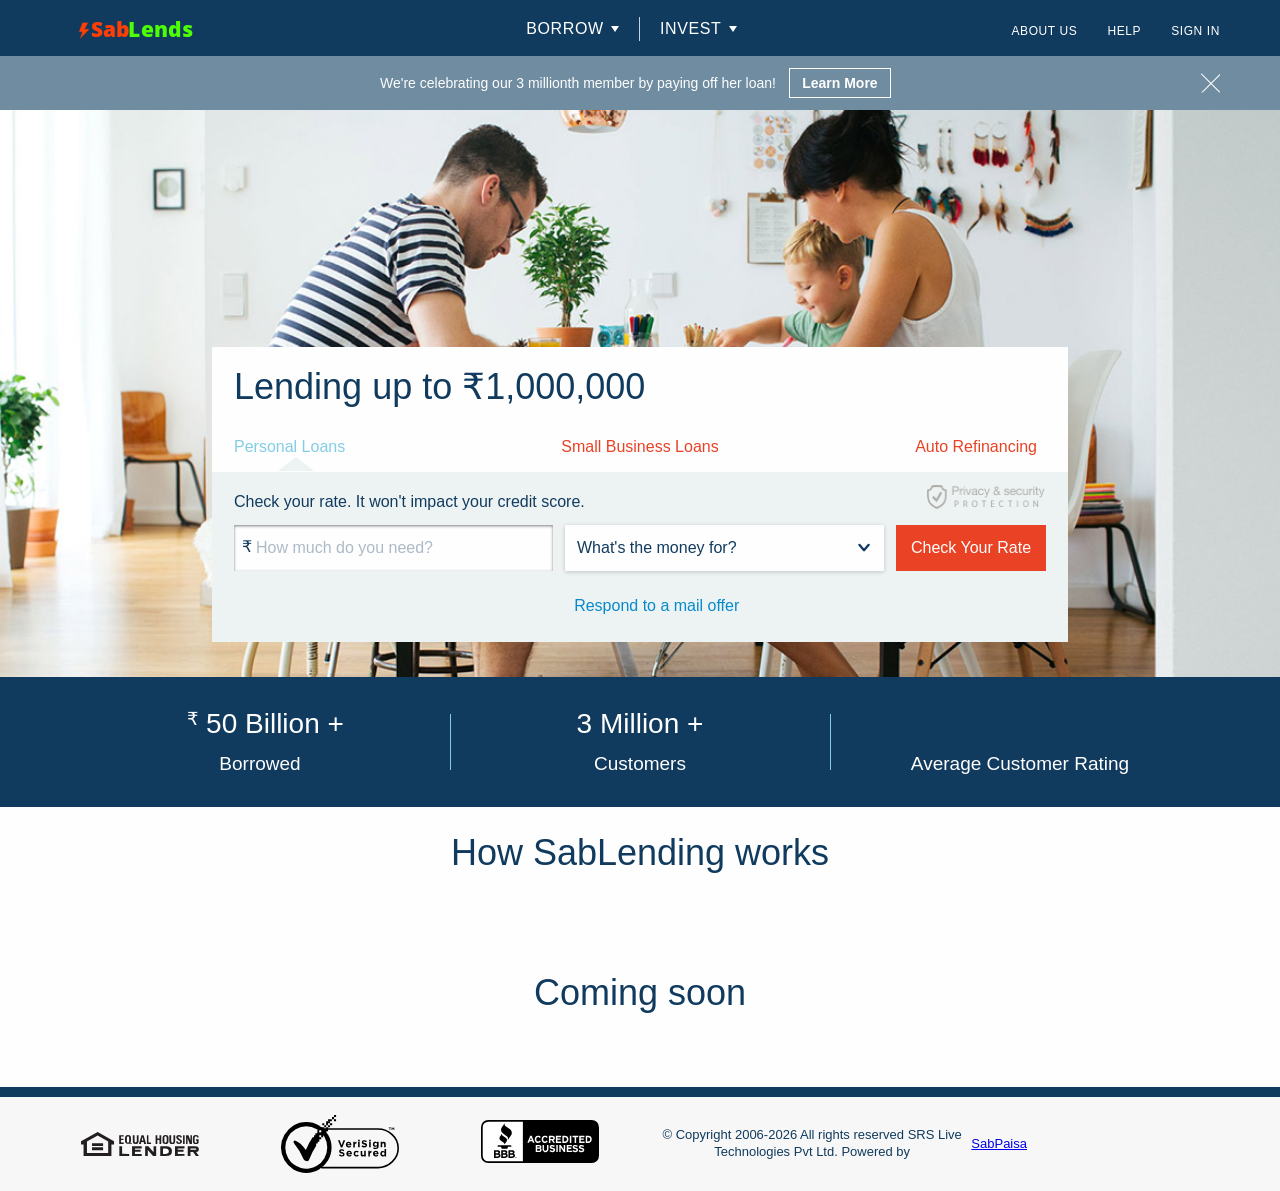
==== commit 52b82da7: "commit changes in index.html" ====
--- a/index.html
+++ b/index.html
@@ -427,7 +427,7 @@
                      <div class="prequal-horizontal">
                         <form method="get" autocomplete="off" data-prequal-horizontal-form="" action="#apply/personal/identity">
                            <div class="prequal-horizontal__header bold">
-                              SabLend up to ₹1,000,000
+                              Lending up to ₹1,000,000
                            </div>
                            <div class="prequal-horizontal__content">
                               <div class="prequal-horizontal__product-links">
